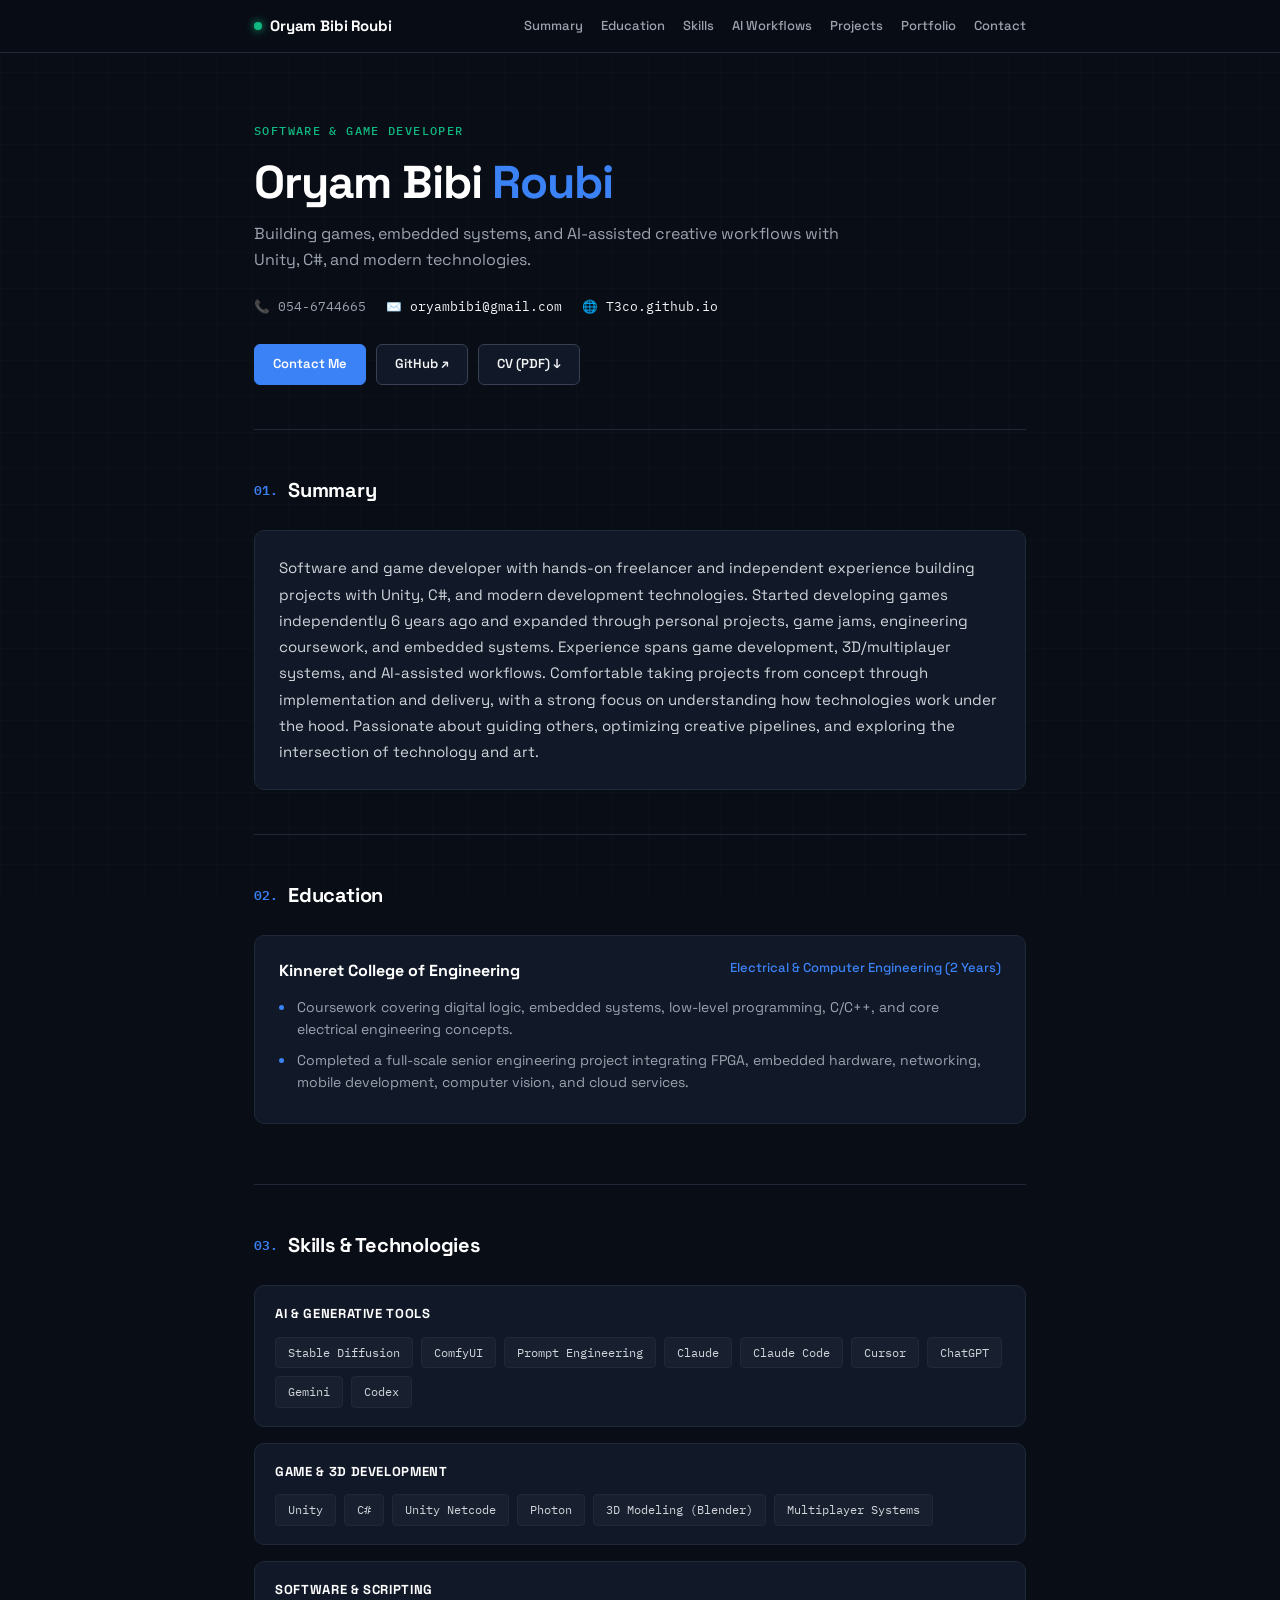
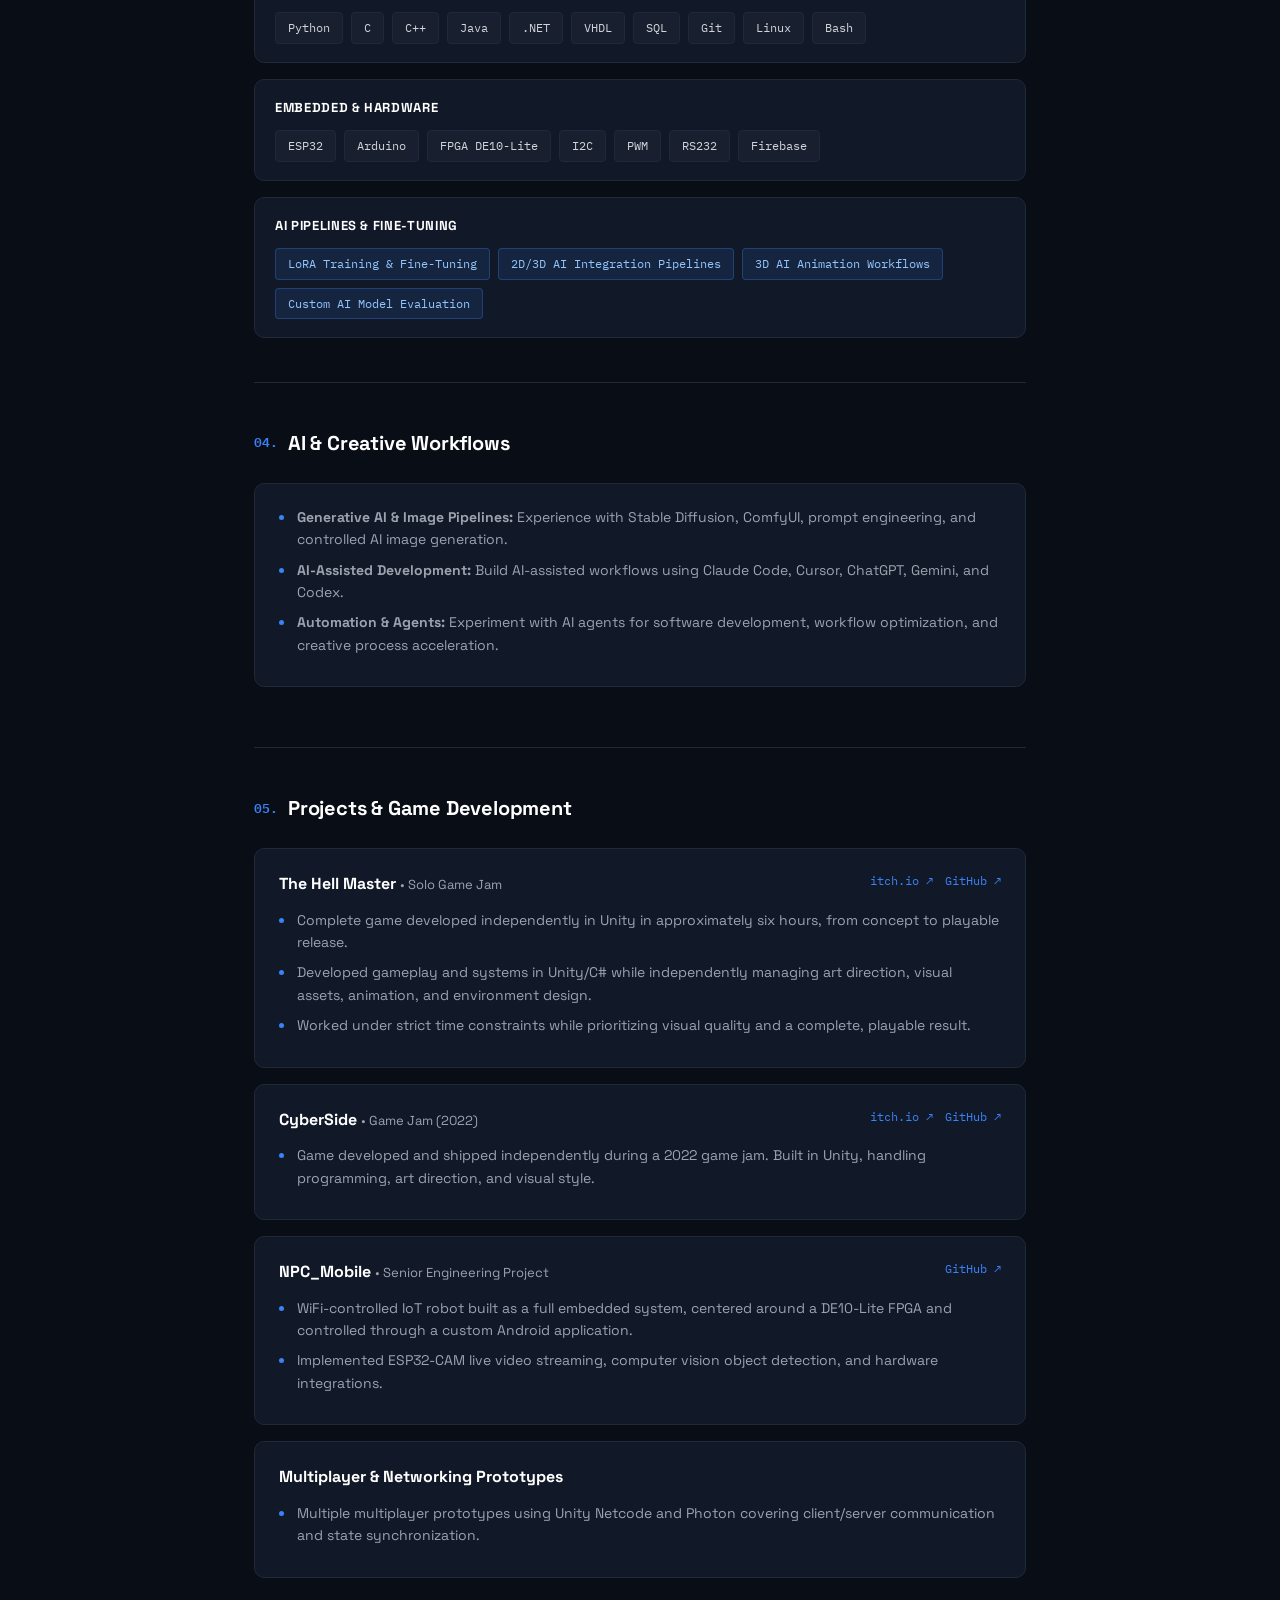
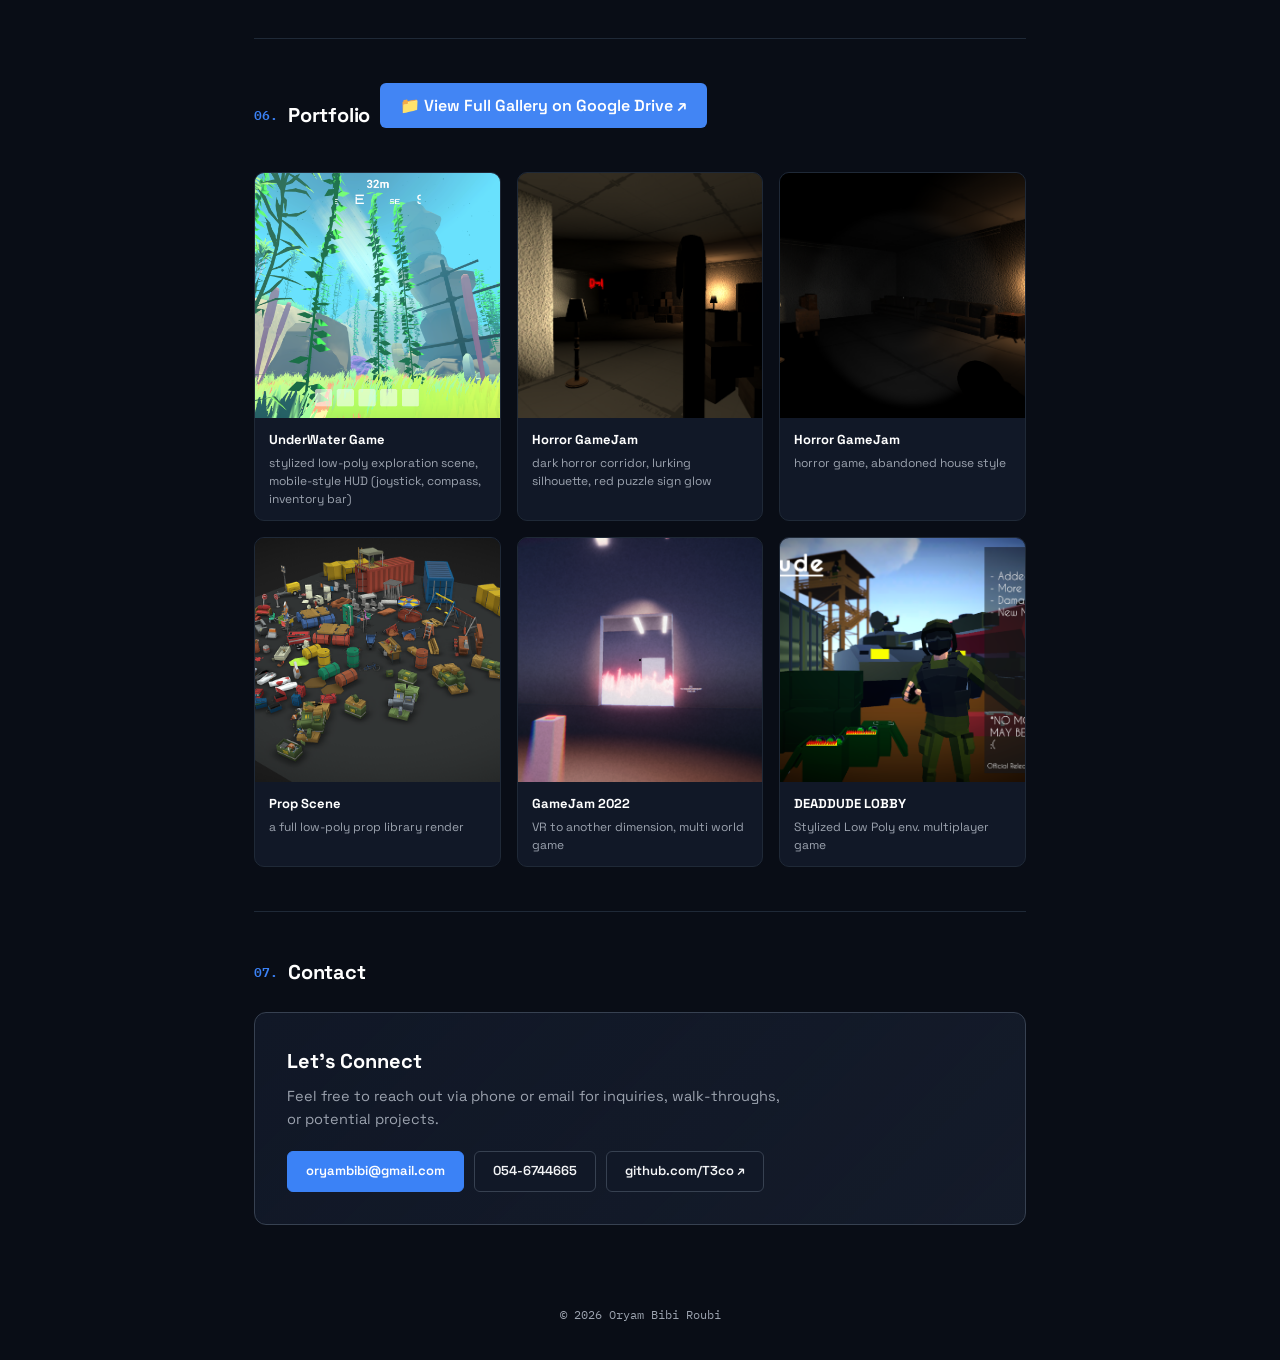
==== index.html @ b05fe9a1 "Add files via upload" ====
<!DOCTYPE html>
<html lang="en">
<head>
<meta charset="UTF-8">
<meta name="viewport" content="width=device-width, initial-scale=1.0">
<title>Oryam Bibi Roubi — Software & Game Developer</title>
<style>
  @import url('https://fonts.googleapis.com/css2?family=Space+Grotesk:wght@400;500;600;700&family=IBM+Plex+Mono:wght@400;500;600&display=swap');

  :root{
    --bg:#090d16;
    --panel:#111827;
    --panel-hover:#1f293d;
    --line:#1f2937;
    --line-subtle:#374151;
    --ink:#f3f4f6;
    --dim:#9ca3af;
    --accent:#3b82f6;
    --accent-glow:rgba(59,130,246,0.12);
    --teal:#10b981;
    --teal-glow:rgba(16,185,129,0.1);
  }

  *{box-sizing:border-box; margin:0; padding:0; -webkit-tap-highlight-color:transparent;}
  html{scroll-behavior:smooth;}
  body{
    background:var(--bg); color:var(--ink);
    font-family:'Space Grotesk', -apple-system, BlinkMacSystemFont, sans-serif;
    line-height:1.6;
    overflow-x:hidden;
  }
  .mono{font-family:'IBM Plex Mono',monospace;}
  a{color:inherit; text-decoration:none;}
  ::selection{background:var(--accent); color:#fff;}

  /* Background grid pattern */
  body::before{
    content:"";
    position:fixed; inset:0; z-index:-1; pointer-events:none;
    background-image:
      linear-gradient(rgba(255,255,255,.015) 1px, transparent 1px),
      linear-gradient(90deg, rgba(255,255,255,.015) 1px, transparent 1px);
    background-size:36px 36px;
  }

  .shell{max-width:820px; margin:0 auto; padding:0 24px;}

  /* ===== Topbar ===== */
  .topbar{
    position:sticky; top:0; z-index:20;
    background:rgba(9,13,22,0.85);
    backdrop-filter:blur(12px);
    border-bottom:1px solid var(--line);
  }
  .topbar-inner{
    max-width:820px; margin:0 auto; padding:14px 24px;
    display:flex; justify-content:space-between; align-items:center;
  }
  .brand{
    font-weight:700; font-size:15px; letter-spacing:-.01em; color:#fff;
    display:flex; align-items:center; gap:8px;
  }
  .pin{width:8px; height:8px; background:var(--teal); border-radius:50%; box-shadow:0 0 8px var(--teal);}
  nav{display:flex; gap:18px; font-size:13px; font-weight:500; color:var(--dim);}
  nav a{transition:color .15s;}
  nav a:hover{color:#fff;}

  /* ===== Hero ===== */
  .hero{padding:64px 0 44px; border-bottom:1px solid var(--line);}
  .hero-tag{
    display:inline-flex; align-items:center; gap:8px;
    font-family:'IBM Plex Mono',monospace; font-size:11.5px; letter-spacing:.12em; text-transform:uppercase;
    color:var(--teal); margin-bottom:16px; font-weight:500;
  }
  h1{
    font-size:clamp(32px,5vw,46px); font-weight:700; line-height:1.15; letter-spacing:-.025em;
    margin-bottom:12px; color:#ffffff;
  }
  h1 span{color:var(--accent);}
  .role{font-size:16px; color:var(--dim); font-weight:400; margin-bottom:24px; max-width:620px; line-height:1.6;}
  
  .hero-contacts{
    display:flex; flex-wrap:wrap; gap:12px 20px;
    font-family:'IBM Plex Mono',monospace; font-size:12.5px; color:var(--dim);
    margin-bottom:28px;
  }
  .hero-contacts a{color:var(--ink); transition:color .15s;}
  .hero-contacts a:hover{color:var(--accent);}

  .hero-actions{display:flex; gap:10px; flex-wrap:wrap;}
  .btn{
    display:inline-flex; align-items:center; gap:8px;
    padding:9px 18px; border-radius:6px; font-size:13px; font-weight:600;
    border:1px solid var(--line-subtle); background:var(--panel); color:var(--ink);
    transition:all .2s ease; cursor:pointer;
  }
  .btn:hover{background:var(--panel-hover); border-color:var(--accent); color:#fff; transform:translateY(-1px);}
  .btn.primary{background:var(--accent); border-color:var(--accent); color:#fff;}
  .btn.primary:hover{background:#2563eb; border-color:#2563eb;}

  /* ===== Sections ===== */
  section{padding:44px 0; border-bottom:1px solid var(--line);}
  .sec-header{display:flex; align-items:center; gap:10px; margin-bottom:24px;}
  .sec-num{font-family:'IBM Plex Mono',monospace; color:var(--accent); font-size:13px; font-weight:600;}
  .sec-header h2{font-size:20px; font-weight:700; color:#fff; letter-spacing:-.01em;}

  .summary-box{
    background:var(--panel); border:1px solid var(--line); border-radius:10px;
    padding:24px; font-size:15px; color:#d1d5db; line-height:1.75;
  }

  /* Cards */
  .card{
    background:var(--panel); border:1px solid var(--line); border-radius:10px;
    padding:22px 24px; margin-bottom:16px; transition:border-color .2s;
  }
  .card:hover{border-color:var(--line-subtle);}
  .card-top{display:flex; justify-content:space-between; align-items:flex-start; margin-bottom:12px; gap:12px; flex-wrap:wrap;}
  .card-title{font-size:16px; font-weight:700; color:#fff;}
  .card-subtitle{font-size:13px; color:var(--accent); font-weight:500;}
  .card-links{display:flex; gap:12px; font-family:'IBM Plex Mono',monospace; font-size:12px;}
  .card-links a{color:var(--accent); transition:opacity .15s;}
  .card-links a:hover{opacity:.8;}

  .bullets{list-style:none;}
  .bullets li{
    position:relative; padding-left:18px; margin-bottom:8px;
    font-size:14px; color:var(--dim); line-height:1.6;
  }
  .bullets li::before{
    content:""; position:absolute; left:0; top:9px;
    width:5px; height:5px; border-radius:50%; background:var(--accent);
  }

  /* Skills */
  .skill-row{
    background:var(--panel); border:1px solid var(--line); border-radius:10px;
    padding:18px 20px;
  }
  .skill-cat{font-size:13px; font-weight:700; color:#fff; text-transform:uppercase; letter-spacing:.05em; margin-bottom:12px;}

  /* Portfolio */
  .portfolio-grid{
    display:grid; grid-template-columns:repeat(auto-fill, minmax(220px, 1fr)); gap:16px;
  }
  .portfolio-item{
    background:var(--panel); border:1px solid var(--line); border-radius:10px;
    overflow:hidden; transition:border-color .2s, transform .2s;
  }
  .portfolio-item:hover{border-color:var(--line-subtle); transform:translateY(-2px);}
  .portfolio-item img{
    width:100%; aspect-ratio:1/1; object-fit:cover; display:block;
    background:var(--panel-hover);
  }
  .portfolio-caption{padding:12px 14px;}
  .portfolio-caption .p-title{font-size:13px; font-weight:700; color:#fff; margin-bottom:3px;}
  .portfolio-caption .p-desc{font-size:12px; color:var(--dim); line-height:1.5;}
  .chips{display:flex; flex-wrap:wrap; gap:8px;}
  .chip{
    font-family:'IBM Plex Mono',monospace; font-size:12px;
    background:rgba(255,255,255,0.03); border:1px solid var(--line);
    padding:5px 12px; border-radius:4px; color:#d1d5db;
  }
  .chip.highlight{background:var(--accent-glow); border-color:rgba(59,130,246,0.3); color:#93c5fd;}

  /* Contact Box */
  .contact-card{
    background:linear-gradient(135deg, var(--panel) 0%, rgba(31,41,61,0.5) 100%);
    border:1px solid var(--line-subtle); border-radius:12px; padding:32px; text-align:left;
  }
  .contact-card h3{font-size:20px; color:#fff; margin-bottom:8px; font-weight:700;}
  .contact-card p{color:var(--dim); font-size:14.5px; margin-bottom:20px; max-width:500px;}

  footer{padding:36px 0; text-align:center; font-family:'IBM Plex Mono',monospace; font-size:12px; color:var(--dim);}
</style>
</head>
<body>

<div class="topbar">
  <div class="topbar-inner">
    <div class="brand"><span class="pin"></span>Oryam Bibi Roubi</div>
    <nav>
      <a href="#summary">Summary</a>
      <a href="#education">Education</a>
      <a href="#skills">Skills</a>
      <a href="#ai-workflows">AI Workflows</a>
      <a href="#projects">Projects</a>
      <a href="#portfolio">Portfolio</a>
      <a href="#contact">Contact</a>
    </nav>
  </div>
</div>

<div class="shell">

  <!-- HERO -->
  <header class="hero">
    <div class="hero-tag">Software & Game Developer</div>
    <h1>Oryam Bibi <span>Roubi</span></h1>
    <p class="role">Building games, embedded systems, and AI-assisted creative workflows with Unity, C#, and modern technologies.</p>

    <div class="hero-contacts">
      <span>📞 054-6744665</span>
      <span>✉️ <a href="mailto:oryambibi@gmail.com">oryambibi@gmail.com</a></span>
      <span>🌐 <a href="https://T3co.github.io" target="_blank">T3co.github.io</a></span>
    </div>

    <div class="hero-actions">
      <a class="btn primary" href="mailto:oryambibi@gmail.com">Contact Me</a>
      <a class="btn" href="https://github.com/T3co" target="_blank">GitHub ↗</a>
      <a class="btn" href="https://raw.githubusercontent.com/T3co/T3co.github.io/main/Oryam_Bibi_Roubi_CV-1.pdf" target="_blank" download>CV (PDF) ↓</a>
    </div>
  </header>

  <!-- SUMMARY -->
  <section id="summary">
    <div class="sec-header">
      <span class="sec-num">01.</span>
      <h2>Summary</h2>
    </div>
    <div class="summary-box">
      Software and game developer with hands-on freelancer and independent experience building projects with Unity, C#, and modern development technologies. Started developing games independently 6 years ago and expanded through personal projects, game jams, engineering coursework, and embedded systems. Experience spans game development, 3D/multiplayer systems, and AI-assisted workflows. Comfortable taking projects from concept through implementation and delivery, with a strong focus on understanding how technologies work under the hood. Passionate about guiding others, optimizing creative pipelines, and exploring the intersection of technology and art.
    </div>
  </section>

  <!-- EDUCATION -->
  <section id="education">
    <div class="sec-header">
      <span class="sec-num">02.</span>
      <h2>Education</h2>
    </div>
    <div class="card">
      <div class="card-top">
        <span class="card-title">Kinneret College of Engineering</span>
        <span class="card-subtitle">Electrical & Computer Engineering (2 Years)</span>
      </div>
      <ul class="bullets">
        <li>Coursework covering digital logic, embedded systems, low-level programming, C/C++, and core electrical engineering concepts.</li>
        <li>Completed a full-scale senior engineering project integrating FPGA, embedded hardware, networking, mobile development, computer vision, and cloud services.</li>
      </ul>
    </div>
  </section>

  <!-- SKILLS & TECHNOLOGIES -->
  <section id="skills">
    <div class="sec-header">
      <span class="sec-num">03.</span>
      <h2>Skills & Technologies</h2>
    </div>

    <div class="skill-row">
      <div class="skill-cat">AI & Generative Tools</div>
      <div class="chips">
        <span class="chip">Stable Diffusion</span>
        <span class="chip">ComfyUI</span>
        <span class="chip">Prompt Engineering</span>
        <span class="chip">Claude</span>
        <span class="chip">Claude Code</span>
        <span class="chip">Cursor</span>
        <span class="chip">ChatGPT</span>
        <span class="chip">Gemini</span>
        <span class="chip">Codex</span>
      </div>
    </div>

    <div class="skill-row" style="margin-top: 16px;">
      <div class="skill-cat">Game & 3D Development</div>
      <div class="chips">
        <span class="chip">Unity</span>
        <span class="chip">C#</span>
        <span class="chip">Unity Netcode</span>
        <span class="chip">Photon</span>
        <span class="chip">3D Modeling (Blender)</span>
        <span class="chip">Multiplayer Systems</span>
      </div>
    </div>

    <div class="skill-row" style="margin-top: 16px;">
      <div class="skill-cat">Software & Scripting</div>
      <div class="chips">
        <span class="chip">Python</span>
        <span class="chip">C</span>
        <span class="chip">C++</span>
        <span class="chip">Java</span>
        <span class="chip">.NET</span>
        <span class="chip">VHDL</span>
        <span class="chip">SQL</span>
        <span class="chip">Git</span>
        <span class="chip">Linux</span>
        <span class="chip">Bash</span>
      </div>
    </div>

    <div class="skill-row" style="margin-top: 16px;">
      <div class="skill-cat">Embedded & Hardware</div>
      <div class="chips">
        <span class="chip">ESP32</span>
        <span class="chip">Arduino</span>
        <span class="chip">FPGA DE10-Lite</span>
        <span class="chip">I2C</span>
        <span class="chip">PWM</span>
        <span class="chip">RS232</span>
        <span class="chip">Firebase</span>
      </div>
    </div>

    <div class="skill-row" style="margin-top: 16px;">
      <div class="skill-cat">AI Pipelines & Fine-Tuning</div>
      <div class="chips">
        <span class="chip highlight">LoRA Training & Fine-Tuning</span>
        <span class="chip highlight">2D/3D AI Integration Pipelines</span>
        <span class="chip highlight">3D AI Animation Workflows</span>
        <span class="chip highlight">Custom AI Model Evaluation</span>
      </div>
    </div>
  </section>

  <!-- AI & CREATIVE WORKFLOWS -->
  <section id="ai-workflows">
    <div class="sec-header">
      <span class="sec-num">04.</span>
      <h2>AI & Creative Workflows</h2>
    </div>
    <div class="card">
      <ul class="bullets">
        <li><strong>Generative AI & Image Pipelines:</strong> Experience with Stable Diffusion, ComfyUI, prompt engineering, and controlled AI image generation.</li>
        <li><strong>AI-Assisted Development:</strong> Build AI-assisted workflows using Claude Code, Cursor, ChatGPT, Gemini, and Codex.</li>
        <li><strong>Automation & Agents:</strong> Experiment with AI agents for software development, workflow optimization, and creative process acceleration.</li>
      </ul>
    </div>
  </section>

  <!-- PROJECTS -->
  <section id="projects">
    <div class="sec-header">
      <span class="sec-num">05.</span>
      <h2>Projects & Game Development</h2>
    </div>

    <div class="card">
      <div class="card-top">
        <span class="card-title">The Hell Master <span style="font-weight:400; font-size:13px; color:var(--dim);">• Solo Game Jam</span></span>
        <div class="card-links">
          <a href="https://oryamdev.itch.io/the-hell-master" target="_blank">itch.io ↗</a>
          <a href="https://github.com/T3co/The_Hell_Master" target="_blank">GitHub ↗</a>
        </div>
      </div>
      <ul class="bullets">
        <li>Complete game developed independently in Unity in approximately six hours, from concept to playable release.</li>
        <li>Developed gameplay and systems in Unity/C# while independently managing art direction, visual assets, animation, and environment design.</li>
        <li>Worked under strict time constraints while prioritizing visual quality and a complete, playable result.</li>
      </ul>
    </div>

    <div class="card">
      <div class="card-top">
        <span class="card-title">CyberSide <span style="font-weight:400; font-size:13px; color:var(--dim);">• Game Jam (2022)</span></span>
        <div class="card-links">
          <a href="https://oryamdev.itch.io/cyberside" target="_blank">itch.io ↗</a>
          <a href="https://github.com/T3co/CyberSide" target="_blank">GitHub ↗</a>
        </div>
      </div>
      <ul class="bullets">
        <li>Game developed and shipped independently during a 2022 game jam. Built in Unity, handling programming, art direction, and visual style.</li>
      </ul>
    </div>

    <div class="card">
      <div class="card-top">
        <span class="card-title">NPC_Mobile <span style="font-weight:400; font-size:13px; color:var(--dim);">• Senior Engineering Project</span></span>
        <div class="card-links">
          <a href="https://github.com/T3co/NPC_Mobile" target="_blank">GitHub ↗</a>
        </div>
      </div>
      <ul class="bullets">
        <li>WiFi-controlled IoT robot built as a full embedded system, centered around a DE10-Lite FPGA and controlled through a custom Android application.</li>
        <li>Implemented ESP32-CAM live video streaming, computer vision object detection, and hardware integrations.</li>
      </ul>
    </div>

    <div class="card">
      <div class="card-top">
        <span class="card-title">Multiplayer & Networking Prototypes</span>
      </div>
      <ul class="bullets">
        <li>Multiple multiplayer prototypes using Unity Netcode and Photon covering client/server communication and state synchronization.</li>
      </ul>
    </div>
  </section>

  <!-- PORTFOLIO -->
  <!--
    HOW TO USE THIS SECTION:
    1. Create a folder named "portfolio" in your GitHub repo (same level as index.html).
    2. Upload your images there, named exactly: portfolio-01.jpg, portfolio-02.jpg, portfolio-03.jpg, etc.
       (jpg or png both fine, just keep the filename numbering consistent)
    3. Edit the TITLE and DESCRIPTION text directly below for each numbered item.
    4. To add more than 8: copy one whole <div class="portfolio-item">...</div> block,
       paste it before </div> that closes .portfolio-grid, bump the number, done.
    5. To remove one: delete its whole <div class="portfolio-item">...</div> block.
  -->
  <section id="portfolio">
    <div class="sec-header">
      <span class="sec-num">06.</span>
      <h2>Portfolio</h2>
      <a href="https://drive.google.com/drive/folders/1wjqii5_NmU3VZyfupcTuvuOWzMCqIN-I?usp=sharing" 
       target="_blank" 
       rel="noopener noreferrer" 
       style="display: inline-block; margin-bottom: 20px; padding: 10px 20px; background-color: #4285F4; color: #ffffff; text-decoration: none; border-radius: 6px; font-weight: 600;">
       📁 View Full Gallery on Google Drive ↗
    </a>
    </div>
    <div class="portfolio-grid">

      <div class="portfolio-item">
        <img src="portfolio/portfolio-01.png" alt="Portfolio image 1">
        <div class="portfolio-caption">
          <div class="p-title">UnderWater Game</div>
          <div class="p-desc">stylized low-poly exploration scene, mobile-style HUD (joystick, compass, inventory bar)</div>
        </div>
      </div>

      <div class="portfolio-item">
        <img src="portfolio/portfolio-02.png" alt="Portfolio image 2">
        <div class="portfolio-caption">
          <div class="p-title">Horror GameJam</div>
          <div class="p-desc">dark horror corridor, lurking silhouette, red puzzle sign glow</div>
        </div>
      </div>

      <div class="portfolio-item">
        <img src="portfolio/portfolio-03.png" alt="Portfolio image 3">
        <div class="portfolio-caption">
          <div class="p-title">Horror GameJam</div>
          <div class="p-desc">horror game, abandoned house style</div>
        </div>
      </div>

      <div class="portfolio-item">
        <img src="portfolio/portfolio-04.png" alt="Portfolio image 4">
        <div class="portfolio-caption">
          <div class="p-title">Prop Scene</div>
          <div class="p-desc">a full low-poly prop library render</div>
        </div>
      </div>

      <div class="portfolio-item">
        <img src="portfolio/portfolio-05.png" alt="Portfolio image 5">
        <div class="portfolio-caption">
          <div class="p-title">GameJam 2022</div>
          <div class="p-desc">VR to another dimension, multi world game</div>
        </div>
      </div>

      <div class="portfolio-item">
        <img src="portfolio/portfolio-06.png" alt="Portfolio image 6">
        <div class="portfolio-caption">
          <div class="p-title">DEADDUDE LOBBY</div>
          <div class="p-desc">Stylized Low Poly env. multiplayer game</div>
        </div>
      </div>
    </div>
  </section>

  <!-- CONTACT -->
  <section id="contact" style="border-bottom:none;">
    <div class="sec-header">
      <span class="sec-num">07.</span>
      <h2>Contact</h2>
    </div>
    <div class="contact-card">
      <h3>Let's Connect</h3>
      <p>Feel free to reach out via phone or email for inquiries, walk-throughs, or potential projects.</p>
      <div class="hero-actions">
        <a class="btn primary" href="mailto:oryambibi@gmail.com">oryambibi@gmail.com</a>
        <a class="btn" href="tel:0546744665">054-6744665</a>
        <a class="btn" href="https://github.com/T3co" target="_blank">github.com/T3co ↗</a>
      </div>
    </div>
  </section>

  <footer>© 2026 Oryam Bibi Roubi</footer>

</div>

</body>
</html>
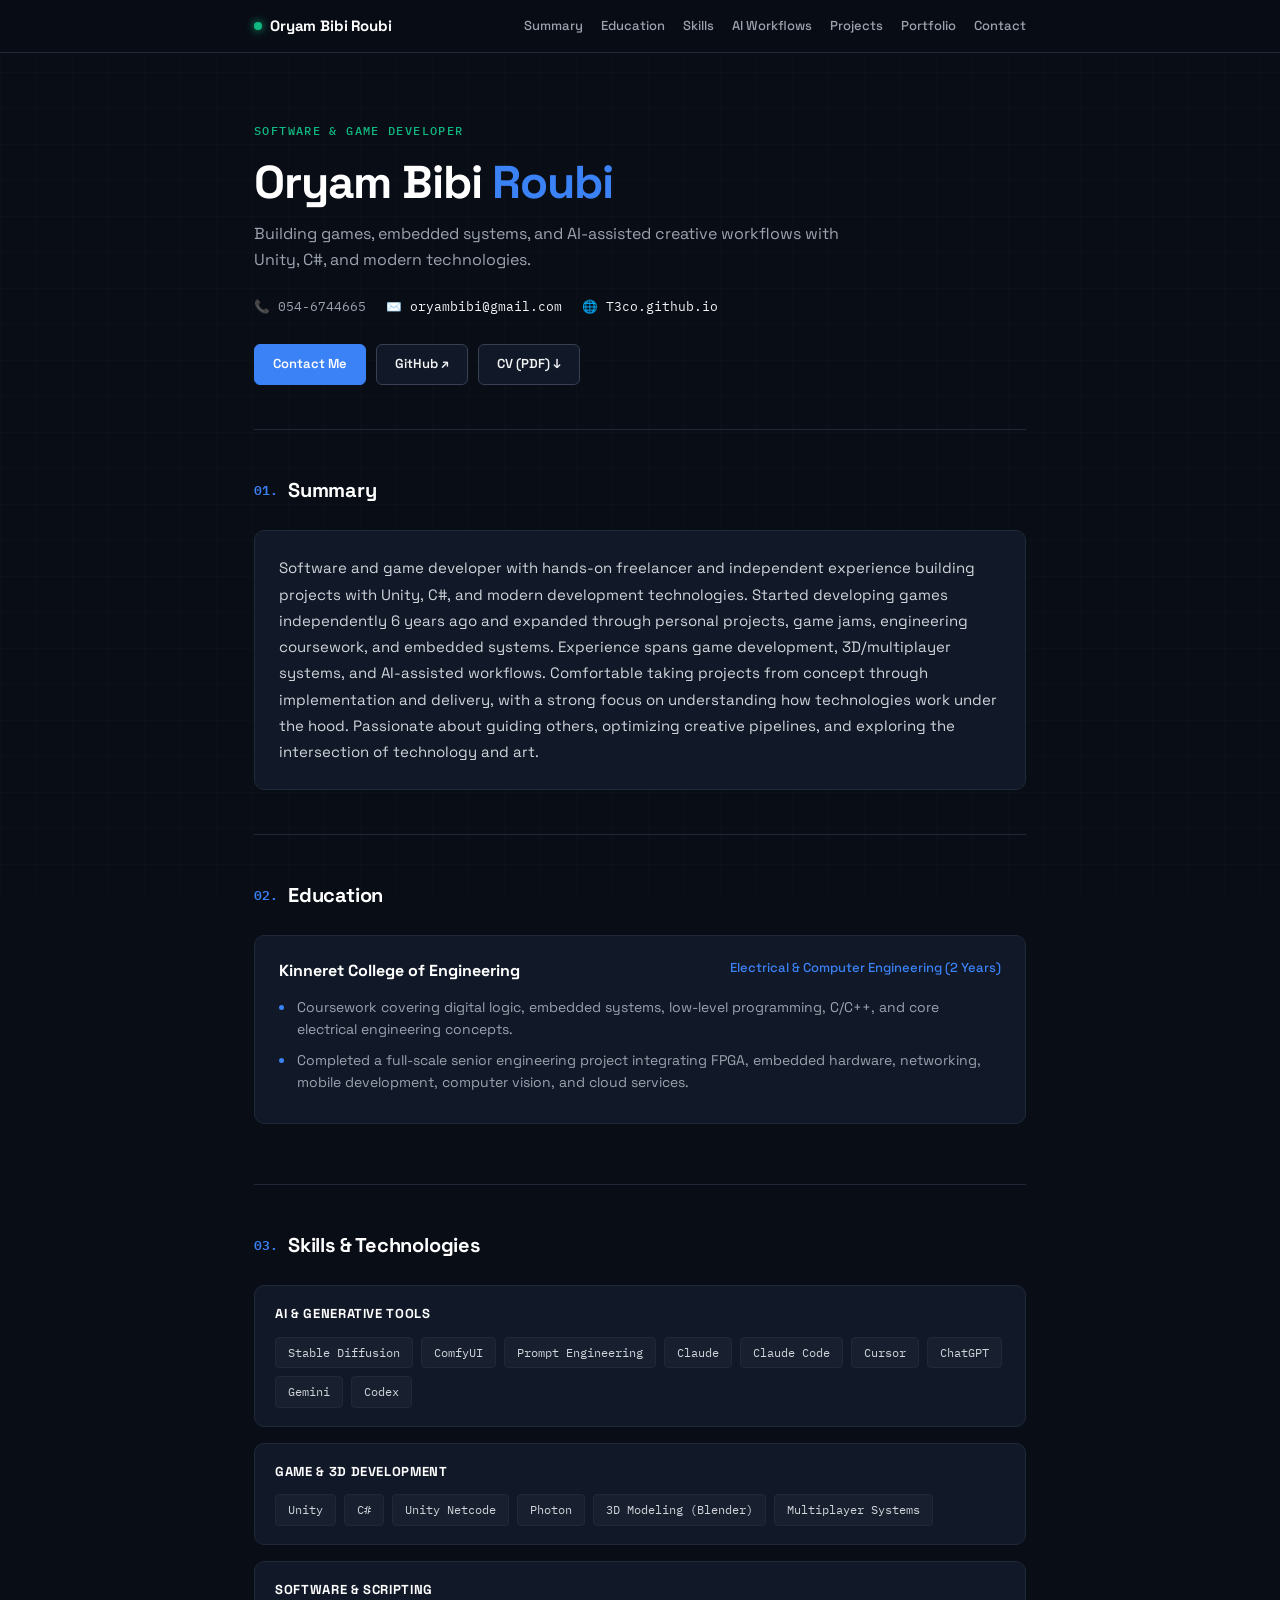
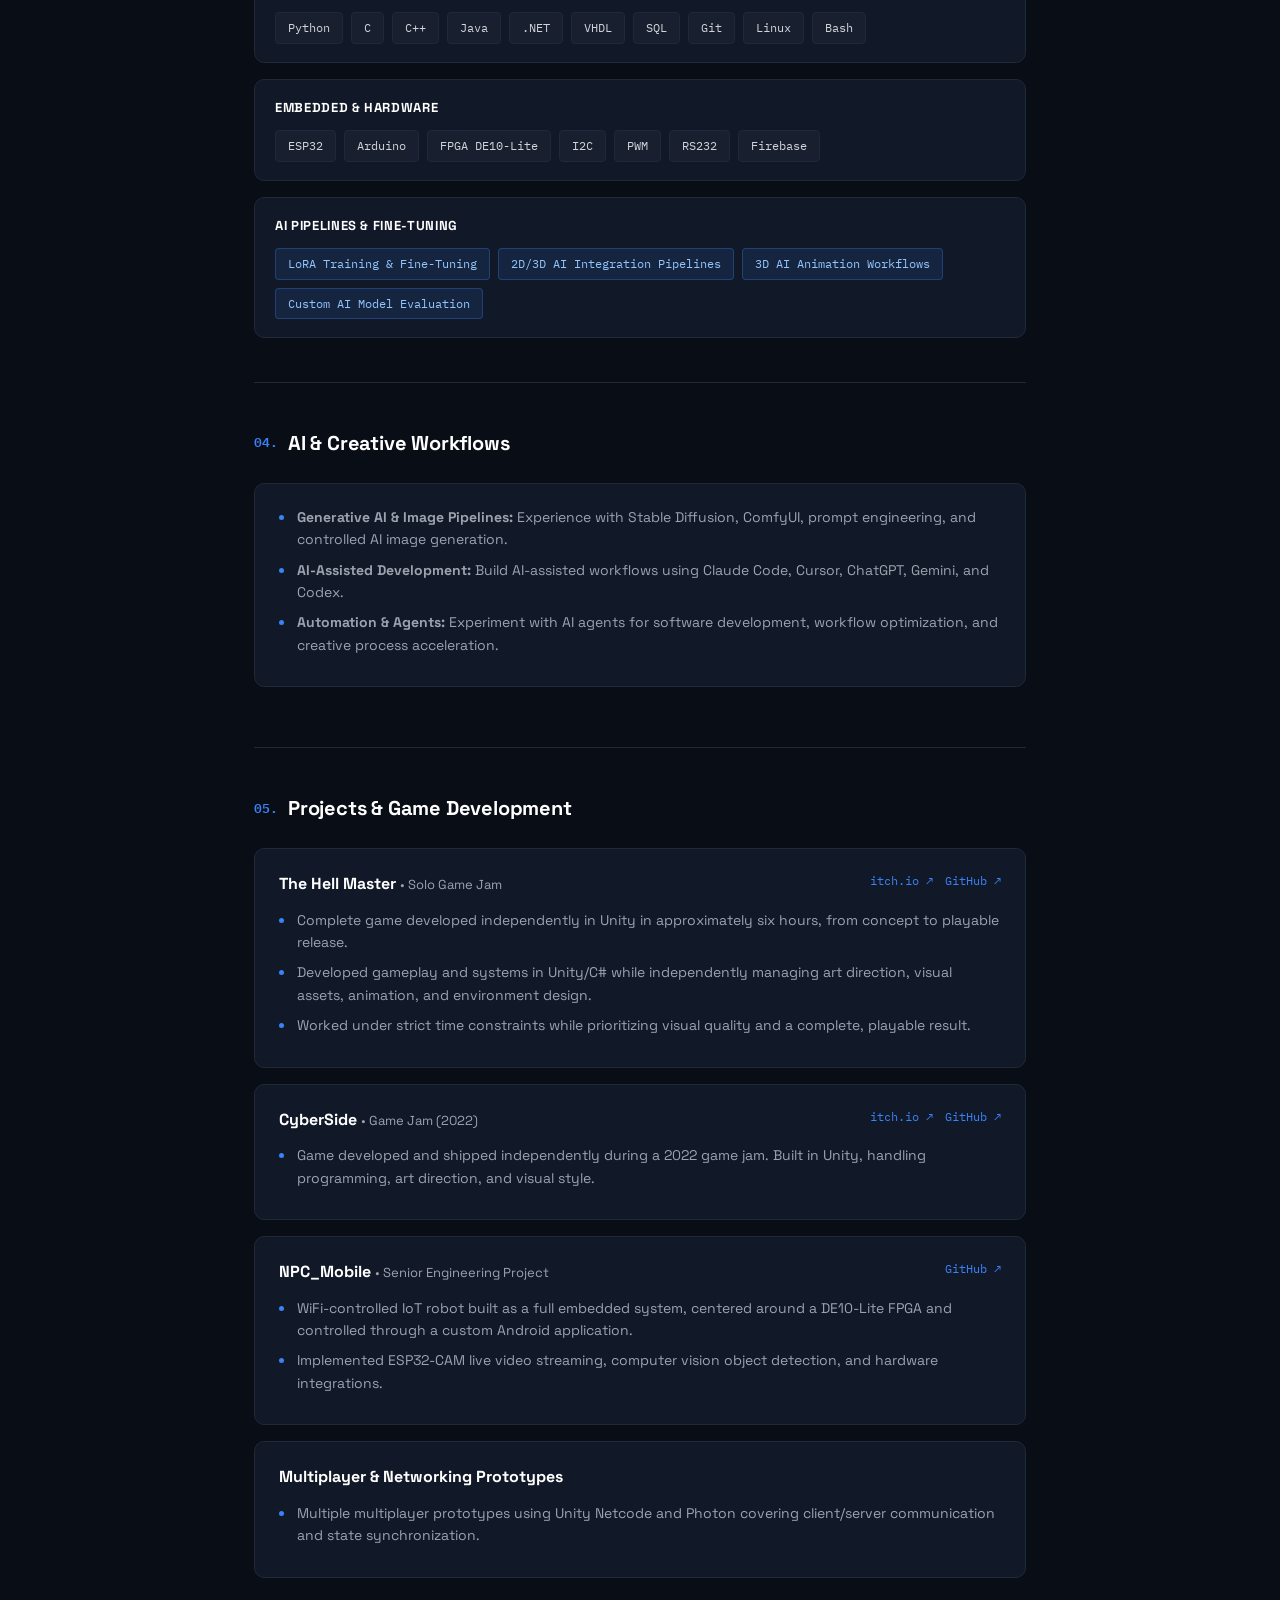
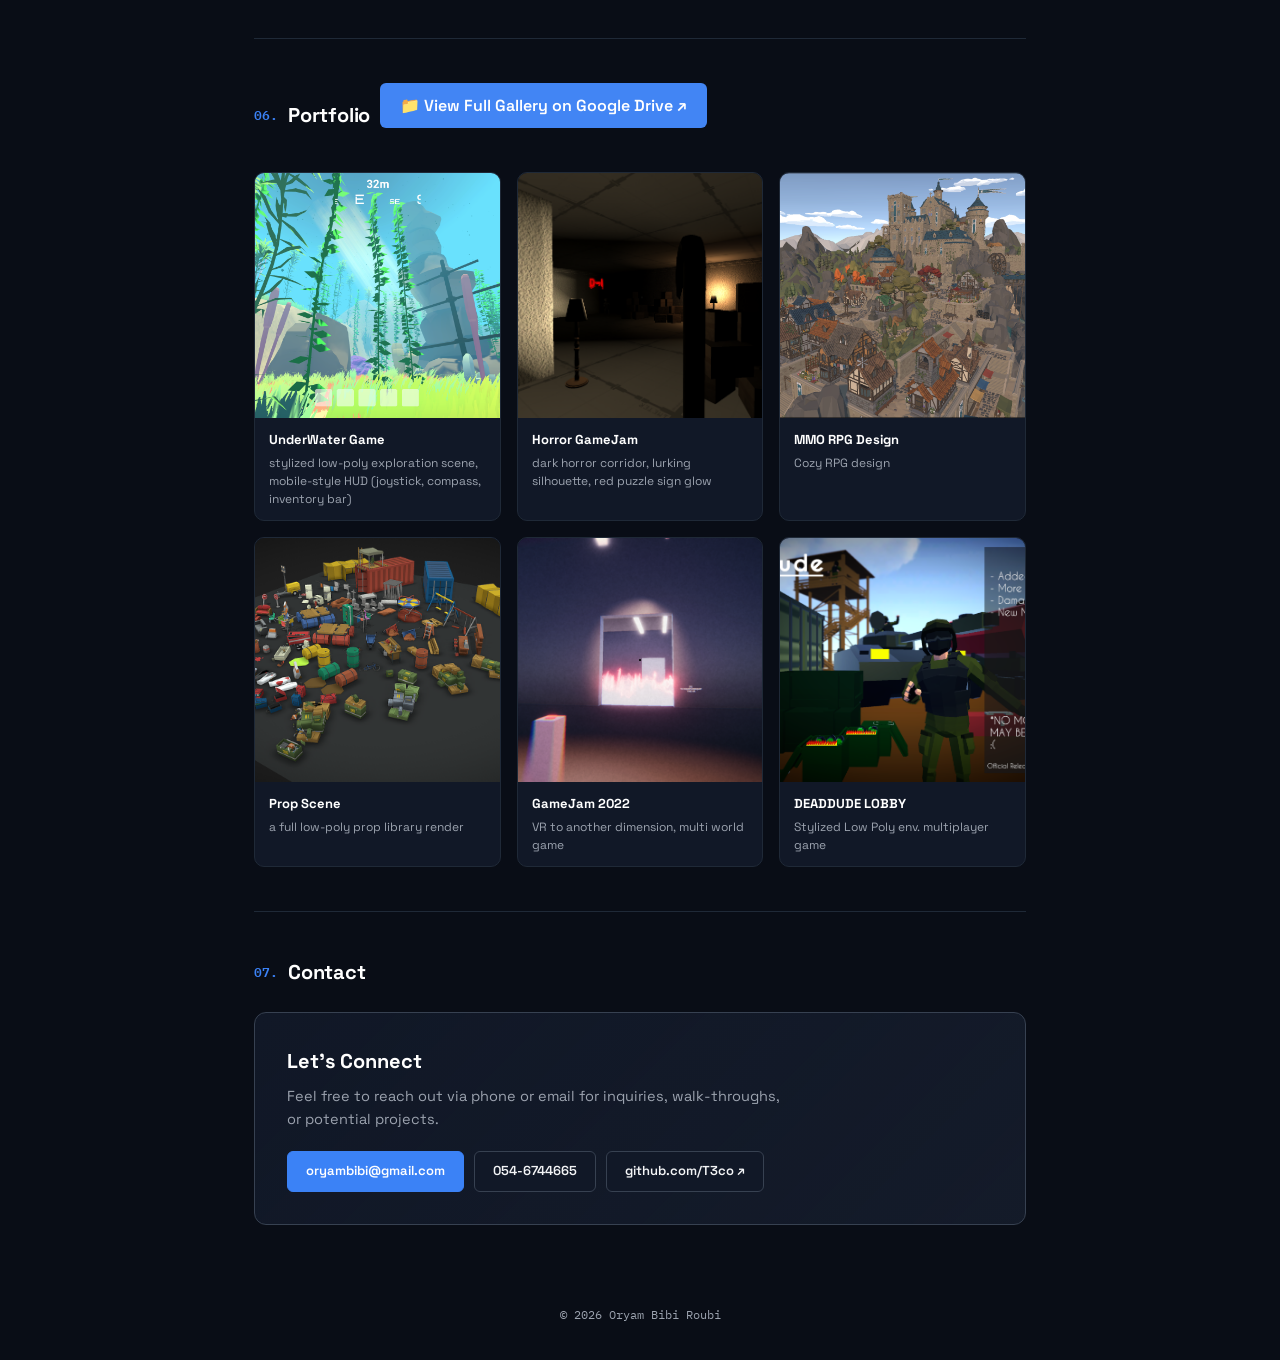
==== commit 5d420be8: "Update index.html" ====
--- a/index.html
+++ b/index.html
@@ -429,10 +429,10 @@
       </div>
 
       <div class="portfolio-item">
-        <img src="portfolio/portfolio-03.png" alt="Portfolio image 3">
-        <div class="portfolio-caption">
-          <div class="p-title">Horror GameJam</div>
-          <div class="p-desc">horror game, abandoned house style</div>
+        <img src="portfolio/portfolio-08.png" alt="Portfolio image 3">
+        <div class="portfolio-caption">
+          <div class="p-title">MMO RPG Design</div>
+          <div class="p-desc">Cozy RPG design</div>
         </div>
       </div>
 
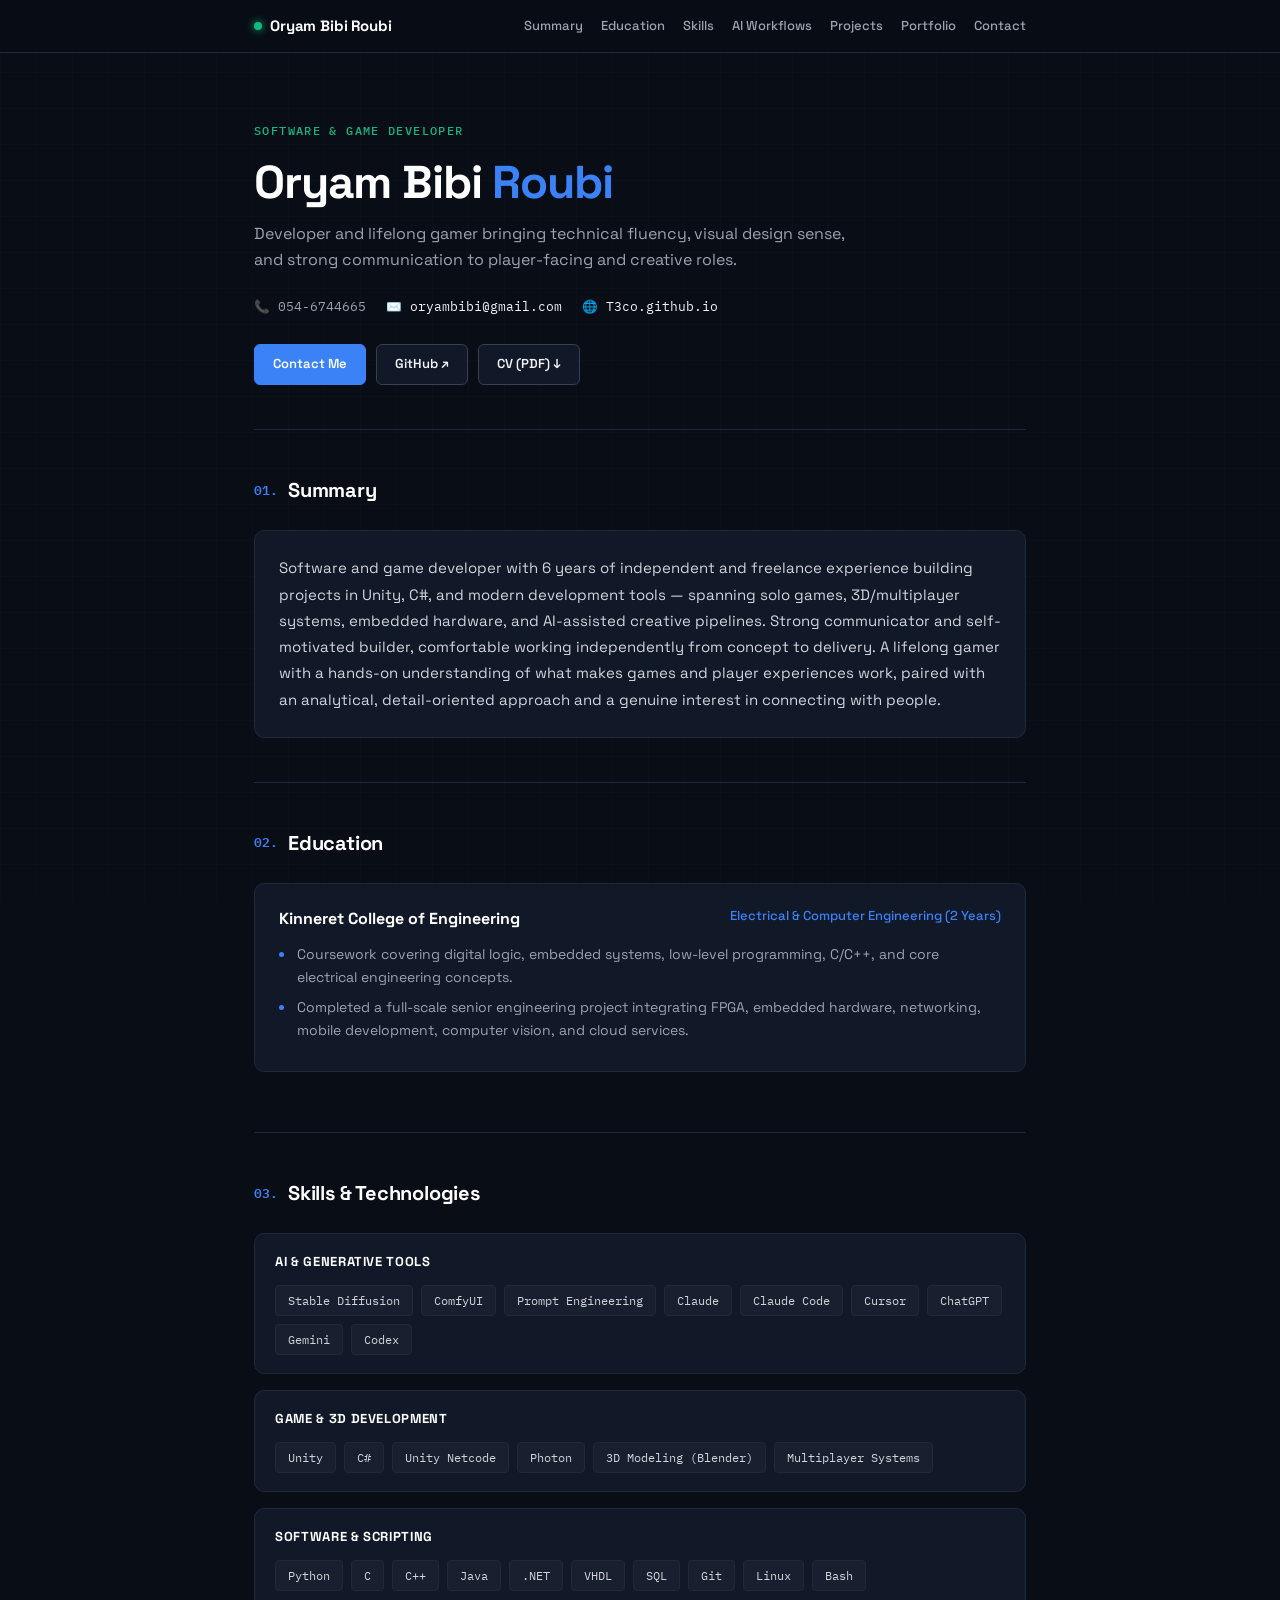
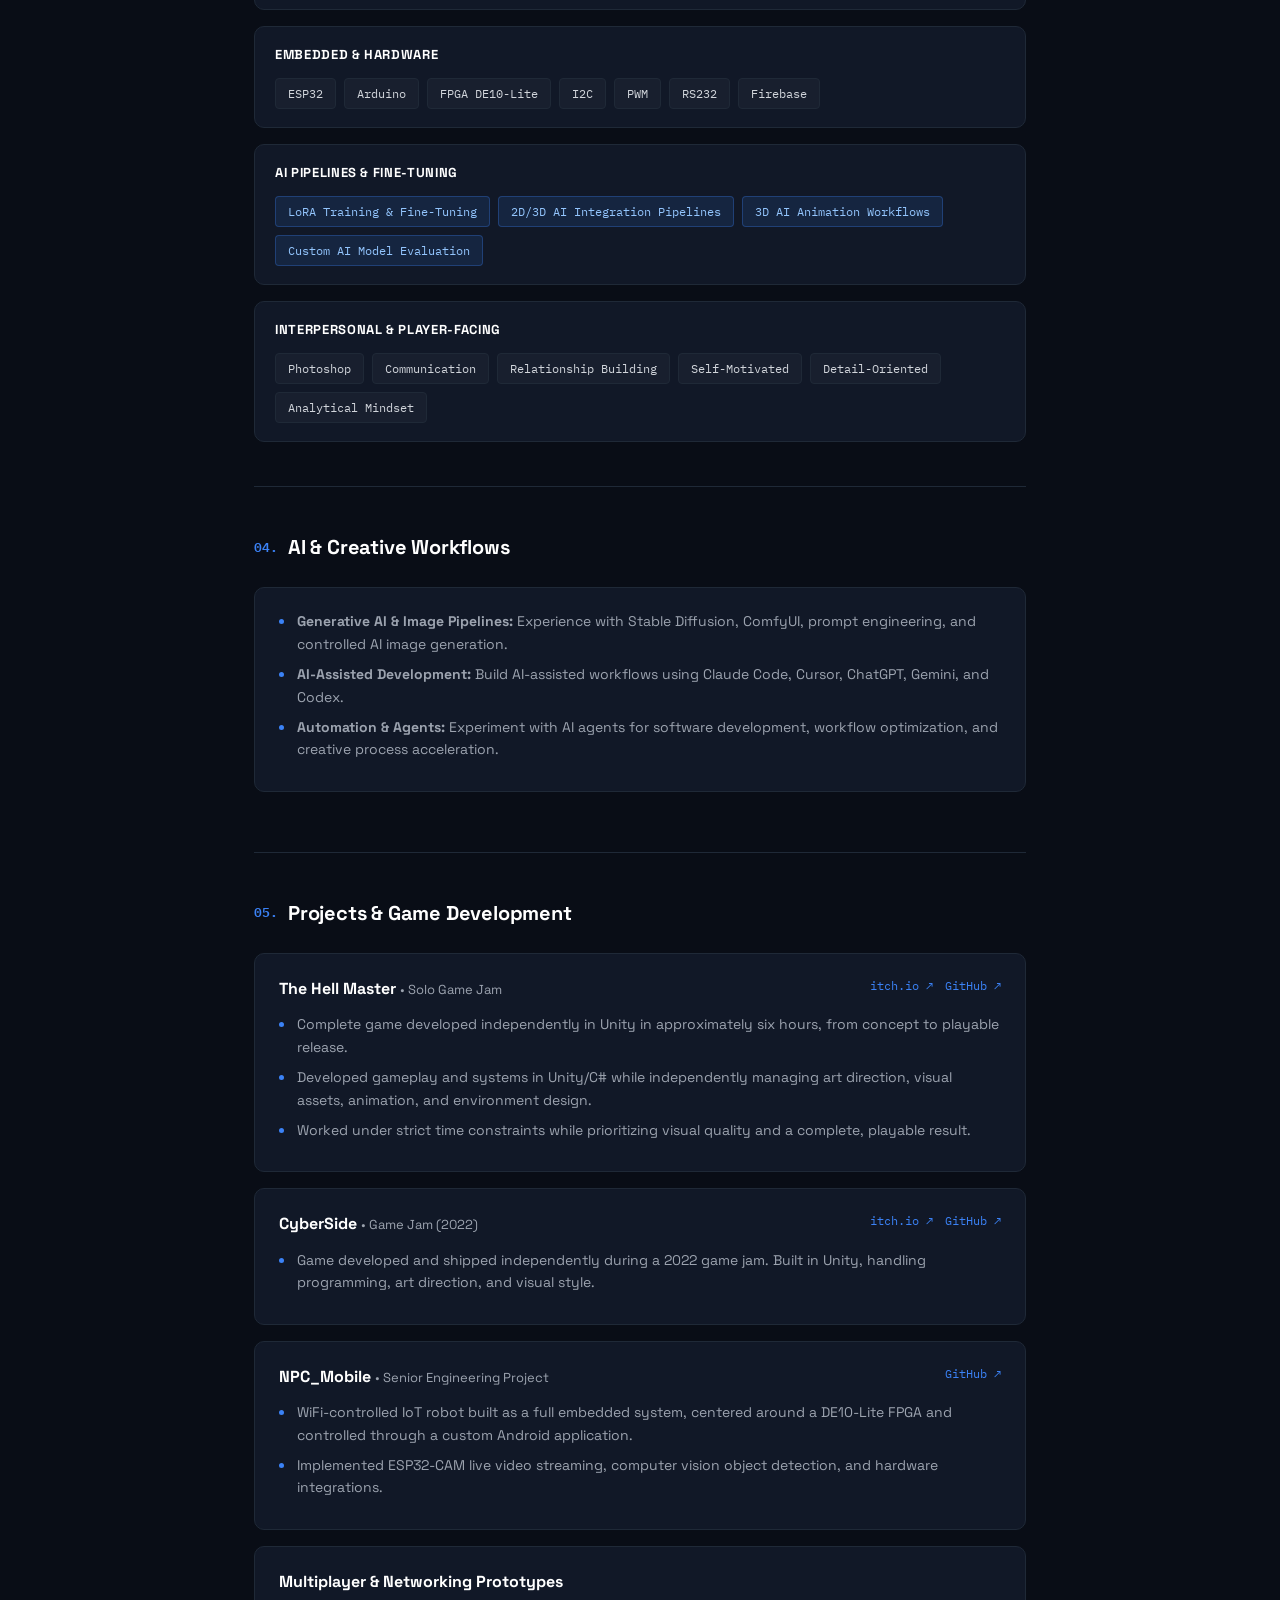
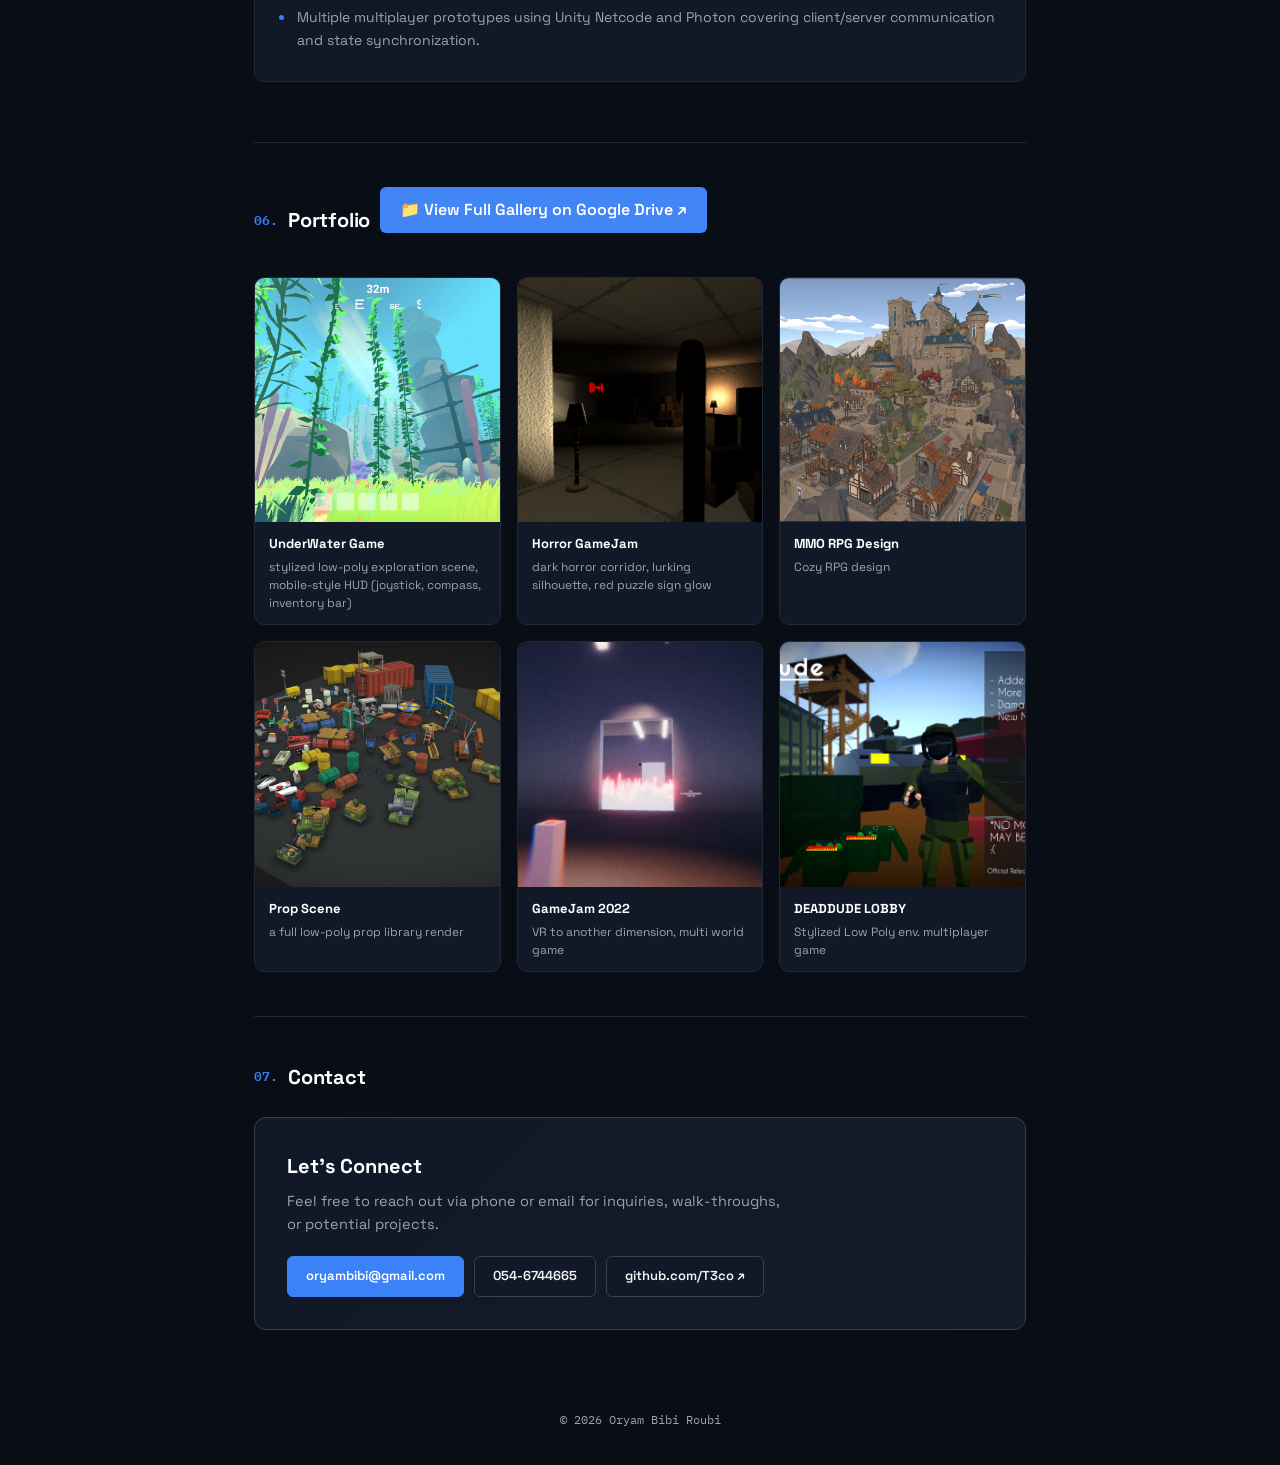
==== commit 81b59541: "Add files via upload" ====
--- a/index.html
+++ b/index.html
@@ -1,487 +1,499 @@
-<!DOCTYPE html>
-<html lang="en">
-<head>
-<meta charset="UTF-8">
-<meta name="viewport" content="width=device-width, initial-scale=1.0">
-<title>Oryam Bibi Roubi — Software & Game Developer</title>
-<style>
-  @import url('https://fonts.googleapis.com/css2?family=Space+Grotesk:wght@400;500;600;700&family=IBM+Plex+Mono:wght@400;500;600&display=swap');
-
-  :root{
-    --bg:#090d16;
-    --panel:#111827;
-    --panel-hover:#1f293d;
-    --line:#1f2937;
-    --line-subtle:#374151;
-    --ink:#f3f4f6;
-    --dim:#9ca3af;
-    --accent:#3b82f6;
-    --accent-glow:rgba(59,130,246,0.12);
-    --teal:#10b981;
-    --teal-glow:rgba(16,185,129,0.1);
-  }
-
-  *{box-sizing:border-box; margin:0; padding:0; -webkit-tap-highlight-color:transparent;}
-  html{scroll-behavior:smooth;}
-  body{
-    background:var(--bg); color:var(--ink);
-    font-family:'Space Grotesk', -apple-system, BlinkMacSystemFont, sans-serif;
-    line-height:1.6;
-    overflow-x:hidden;
-  }
-  .mono{font-family:'IBM Plex Mono',monospace;}
-  a{color:inherit; text-decoration:none;}
-  ::selection{background:var(--accent); color:#fff;}
-
-  /* Background grid pattern */
-  body::before{
-    content:"";
-    position:fixed; inset:0; z-index:-1; pointer-events:none;
-    background-image:
-      linear-gradient(rgba(255,255,255,.015) 1px, transparent 1px),
-      linear-gradient(90deg, rgba(255,255,255,.015) 1px, transparent 1px);
-    background-size:36px 36px;
-  }
-
-  .shell{max-width:820px; margin:0 auto; padding:0 24px;}
-
-  /* ===== Topbar ===== */
-  .topbar{
-    position:sticky; top:0; z-index:20;
-    background:rgba(9,13,22,0.85);
-    backdrop-filter:blur(12px);
-    border-bottom:1px solid var(--line);
-  }
-  .topbar-inner{
-    max-width:820px; margin:0 auto; padding:14px 24px;
-    display:flex; justify-content:space-between; align-items:center;
-  }
-  .brand{
-    font-weight:700; font-size:15px; letter-spacing:-.01em; color:#fff;
-    display:flex; align-items:center; gap:8px;
-  }
-  .pin{width:8px; height:8px; background:var(--teal); border-radius:50%; box-shadow:0 0 8px var(--teal);}
-  nav{display:flex; gap:18px; font-size:13px; font-weight:500; color:var(--dim);}
-  nav a{transition:color .15s;}
-  nav a:hover{color:#fff;}
-
-  /* ===== Hero ===== */
-  .hero{padding:64px 0 44px; border-bottom:1px solid var(--line);}
-  .hero-tag{
-    display:inline-flex; align-items:center; gap:8px;
-    font-family:'IBM Plex Mono',monospace; font-size:11.5px; letter-spacing:.12em; text-transform:uppercase;
-    color:var(--teal); margin-bottom:16px; font-weight:500;
-  }
-  h1{
-    font-size:clamp(32px,5vw,46px); font-weight:700; line-height:1.15; letter-spacing:-.025em;
-    margin-bottom:12px; color:#ffffff;
-  }
-  h1 span{color:var(--accent);}
-  .role{font-size:16px; color:var(--dim); font-weight:400; margin-bottom:24px; max-width:620px; line-height:1.6;}
-  
-  .hero-contacts{
-    display:flex; flex-wrap:wrap; gap:12px 20px;
-    font-family:'IBM Plex Mono',monospace; font-size:12.5px; color:var(--dim);
-    margin-bottom:28px;
-  }
-  .hero-contacts a{color:var(--ink); transition:color .15s;}
-  .hero-contacts a:hover{color:var(--accent);}
-
-  .hero-actions{display:flex; gap:10px; flex-wrap:wrap;}
-  .btn{
-    display:inline-flex; align-items:center; gap:8px;
-    padding:9px 18px; border-radius:6px; font-size:13px; font-weight:600;
-    border:1px solid var(--line-subtle); background:var(--panel); color:var(--ink);
-    transition:all .2s ease; cursor:pointer;
-  }
-  .btn:hover{background:var(--panel-hover); border-color:var(--accent); color:#fff; transform:translateY(-1px);}
-  .btn.primary{background:var(--accent); border-color:var(--accent); color:#fff;}
-  .btn.primary:hover{background:#2563eb; border-color:#2563eb;}
-
-  /* ===== Sections ===== */
-  section{padding:44px 0; border-bottom:1px solid var(--line);}
-  .sec-header{display:flex; align-items:center; gap:10px; margin-bottom:24px;}
-  .sec-num{font-family:'IBM Plex Mono',monospace; color:var(--accent); font-size:13px; font-weight:600;}
-  .sec-header h2{font-size:20px; font-weight:700; color:#fff; letter-spacing:-.01em;}
-
-  .summary-box{
-    background:var(--panel); border:1px solid var(--line); border-radius:10px;
-    padding:24px; font-size:15px; color:#d1d5db; line-height:1.75;
-  }
-
-  /* Cards */
-  .card{
-    background:var(--panel); border:1px solid var(--line); border-radius:10px;
-    padding:22px 24px; margin-bottom:16px; transition:border-color .2s;
-  }
-  .card:hover{border-color:var(--line-subtle);}
-  .card-top{display:flex; justify-content:space-between; align-items:flex-start; margin-bottom:12px; gap:12px; flex-wrap:wrap;}
-  .card-title{font-size:16px; font-weight:700; color:#fff;}
-  .card-subtitle{font-size:13px; color:var(--accent); font-weight:500;}
-  .card-links{display:flex; gap:12px; font-family:'IBM Plex Mono',monospace; font-size:12px;}
-  .card-links a{color:var(--accent); transition:opacity .15s;}
-  .card-links a:hover{opacity:.8;}
-
-  .bullets{list-style:none;}
-  .bullets li{
-    position:relative; padding-left:18px; margin-bottom:8px;
-    font-size:14px; color:var(--dim); line-height:1.6;
-  }
-  .bullets li::before{
-    content:""; position:absolute; left:0; top:9px;
-    width:5px; height:5px; border-radius:50%; background:var(--accent);
-  }
-
-  /* Skills */
-  .skill-row{
-    background:var(--panel); border:1px solid var(--line); border-radius:10px;
-    padding:18px 20px;
-  }
-  .skill-cat{font-size:13px; font-weight:700; color:#fff; text-transform:uppercase; letter-spacing:.05em; margin-bottom:12px;}
-
-  /* Portfolio */
-  .portfolio-grid{
-    display:grid; grid-template-columns:repeat(auto-fill, minmax(220px, 1fr)); gap:16px;
-  }
-  .portfolio-item{
-    background:var(--panel); border:1px solid var(--line); border-radius:10px;
-    overflow:hidden; transition:border-color .2s, transform .2s;
-  }
-  .portfolio-item:hover{border-color:var(--line-subtle); transform:translateY(-2px);}
-  .portfolio-item img{
-    width:100%; aspect-ratio:1/1; object-fit:cover; display:block;
-    background:var(--panel-hover);
-  }
-  .portfolio-caption{padding:12px 14px;}
-  .portfolio-caption .p-title{font-size:13px; font-weight:700; color:#fff; margin-bottom:3px;}
-  .portfolio-caption .p-desc{font-size:12px; color:var(--dim); line-height:1.5;}
-  .chips{display:flex; flex-wrap:wrap; gap:8px;}
-  .chip{
-    font-family:'IBM Plex Mono',monospace; font-size:12px;
-    background:rgba(255,255,255,0.03); border:1px solid var(--line);
-    padding:5px 12px; border-radius:4px; color:#d1d5db;
-  }
-  .chip.highlight{background:var(--accent-glow); border-color:rgba(59,130,246,0.3); color:#93c5fd;}
-
-  /* Contact Box */
-  .contact-card{
-    background:linear-gradient(135deg, var(--panel) 0%, rgba(31,41,61,0.5) 100%);
-    border:1px solid var(--line-subtle); border-radius:12px; padding:32px; text-align:left;
-  }
-  .contact-card h3{font-size:20px; color:#fff; margin-bottom:8px; font-weight:700;}
-  .contact-card p{color:var(--dim); font-size:14.5px; margin-bottom:20px; max-width:500px;}
-
-  footer{padding:36px 0; text-align:center; font-family:'IBM Plex Mono',monospace; font-size:12px; color:var(--dim);}
-</style>
-</head>
-<body>
-
-<div class="topbar">
-  <div class="topbar-inner">
-    <div class="brand"><span class="pin"></span>Oryam Bibi Roubi</div>
-    <nav>
-      <a href="#summary">Summary</a>
-      <a href="#education">Education</a>
-      <a href="#skills">Skills</a>
-      <a href="#ai-workflows">AI Workflows</a>
-      <a href="#projects">Projects</a>
-      <a href="#portfolio">Portfolio</a>
-      <a href="#contact">Contact</a>
-    </nav>
-  </div>
-</div>
-
-<div class="shell">
-
-  <!-- HERO -->
-  <header class="hero">
-    <div class="hero-tag">Software & Game Developer</div>
-    <h1>Oryam Bibi <span>Roubi</span></h1>
-    <p class="role">Building games, embedded systems, and AI-assisted creative workflows with Unity, C#, and modern technologies.</p>
-
-    <div class="hero-contacts">
-      <span>📞 054-6744665</span>
-      <span>✉️ <a href="mailto:oryambibi@gmail.com">oryambibi@gmail.com</a></span>
-      <span>🌐 <a href="https://T3co.github.io" target="_blank">T3co.github.io</a></span>
-    </div>
-
-    <div class="hero-actions">
-      <a class="btn primary" href="mailto:oryambibi@gmail.com">Contact Me</a>
-      <a class="btn" href="https://github.com/T3co" target="_blank">GitHub ↗</a>
-      <a class="btn" href="https://raw.githubusercontent.com/T3co/T3co.github.io/main/Oryam_Bibi_Roubi_CV-1.pdf" target="_blank" download>CV (PDF) ↓</a>
-    </div>
-  </header>
-
-  <!-- SUMMARY -->
-  <section id="summary">
-    <div class="sec-header">
-      <span class="sec-num">01.</span>
-      <h2>Summary</h2>
-    </div>
-    <div class="summary-box">
-      Software and game developer with hands-on freelancer and independent experience building projects with Unity, C#, and modern development technologies. Started developing games independently 6 years ago and expanded through personal projects, game jams, engineering coursework, and embedded systems. Experience spans game development, 3D/multiplayer systems, and AI-assisted workflows. Comfortable taking projects from concept through implementation and delivery, with a strong focus on understanding how technologies work under the hood. Passionate about guiding others, optimizing creative pipelines, and exploring the intersection of technology and art.
-    </div>
-  </section>
-
-  <!-- EDUCATION -->
-  <section id="education">
-    <div class="sec-header">
-      <span class="sec-num">02.</span>
-      <h2>Education</h2>
-    </div>
-    <div class="card">
-      <div class="card-top">
-        <span class="card-title">Kinneret College of Engineering</span>
-        <span class="card-subtitle">Electrical & Computer Engineering (2 Years)</span>
-      </div>
-      <ul class="bullets">
-        <li>Coursework covering digital logic, embedded systems, low-level programming, C/C++, and core electrical engineering concepts.</li>
-        <li>Completed a full-scale senior engineering project integrating FPGA, embedded hardware, networking, mobile development, computer vision, and cloud services.</li>
-      </ul>
-    </div>
-  </section>
-
-  <!-- SKILLS & TECHNOLOGIES -->
-  <section id="skills">
-    <div class="sec-header">
-      <span class="sec-num">03.</span>
-      <h2>Skills & Technologies</h2>
-    </div>
-
-    <div class="skill-row">
-      <div class="skill-cat">AI & Generative Tools</div>
-      <div class="chips">
-        <span class="chip">Stable Diffusion</span>
-        <span class="chip">ComfyUI</span>
-        <span class="chip">Prompt Engineering</span>
-        <span class="chip">Claude</span>
-        <span class="chip">Claude Code</span>
-        <span class="chip">Cursor</span>
-        <span class="chip">ChatGPT</span>
-        <span class="chip">Gemini</span>
-        <span class="chip">Codex</span>
-      </div>
-    </div>
-
-    <div class="skill-row" style="margin-top: 16px;">
-      <div class="skill-cat">Game & 3D Development</div>
-      <div class="chips">
-        <span class="chip">Unity</span>
-        <span class="chip">C#</span>
-        <span class="chip">Unity Netcode</span>
-        <span class="chip">Photon</span>
-        <span class="chip">3D Modeling (Blender)</span>
-        <span class="chip">Multiplayer Systems</span>
-      </div>
-    </div>
-
-    <div class="skill-row" style="margin-top: 16px;">
-      <div class="skill-cat">Software & Scripting</div>
-      <div class="chips">
-        <span class="chip">Python</span>
-        <span class="chip">C</span>
-        <span class="chip">C++</span>
-        <span class="chip">Java</span>
-        <span class="chip">.NET</span>
-        <span class="chip">VHDL</span>
-        <span class="chip">SQL</span>
-        <span class="chip">Git</span>
-        <span class="chip">Linux</span>
-        <span class="chip">Bash</span>
-      </div>
-    </div>
-
-    <div class="skill-row" style="margin-top: 16px;">
-      <div class="skill-cat">Embedded & Hardware</div>
-      <div class="chips">
-        <span class="chip">ESP32</span>
-        <span class="chip">Arduino</span>
-        <span class="chip">FPGA DE10-Lite</span>
-        <span class="chip">I2C</span>
-        <span class="chip">PWM</span>
-        <span class="chip">RS232</span>
-        <span class="chip">Firebase</span>
-      </div>
-    </div>
-
-    <div class="skill-row" style="margin-top: 16px;">
-      <div class="skill-cat">AI Pipelines & Fine-Tuning</div>
-      <div class="chips">
-        <span class="chip highlight">LoRA Training & Fine-Tuning</span>
-        <span class="chip highlight">2D/3D AI Integration Pipelines</span>
-        <span class="chip highlight">3D AI Animation Workflows</span>
-        <span class="chip highlight">Custom AI Model Evaluation</span>
-      </div>
-    </div>
-  </section>
-
-  <!-- AI & CREATIVE WORKFLOWS -->
-  <section id="ai-workflows">
-    <div class="sec-header">
-      <span class="sec-num">04.</span>
-      <h2>AI & Creative Workflows</h2>
-    </div>
-    <div class="card">
-      <ul class="bullets">
-        <li><strong>Generative AI & Image Pipelines:</strong> Experience with Stable Diffusion, ComfyUI, prompt engineering, and controlled AI image generation.</li>
-        <li><strong>AI-Assisted Development:</strong> Build AI-assisted workflows using Claude Code, Cursor, ChatGPT, Gemini, and Codex.</li>
-        <li><strong>Automation & Agents:</strong> Experiment with AI agents for software development, workflow optimization, and creative process acceleration.</li>
-      </ul>
-    </div>
-  </section>
-
-  <!-- PROJECTS -->
-  <section id="projects">
-    <div class="sec-header">
-      <span class="sec-num">05.</span>
-      <h2>Projects & Game Development</h2>
-    </div>
-
-    <div class="card">
-      <div class="card-top">
-        <span class="card-title">The Hell Master <span style="font-weight:400; font-size:13px; color:var(--dim);">• Solo Game Jam</span></span>
-        <div class="card-links">
-          <a href="https://oryamdev.itch.io/the-hell-master" target="_blank">itch.io ↗</a>
-          <a href="https://github.com/T3co/The_Hell_Master" target="_blank">GitHub ↗</a>
-        </div>
-      </div>
-      <ul class="bullets">
-        <li>Complete game developed independently in Unity in approximately six hours, from concept to playable release.</li>
-        <li>Developed gameplay and systems in Unity/C# while independently managing art direction, visual assets, animation, and environment design.</li>
-        <li>Worked under strict time constraints while prioritizing visual quality and a complete, playable result.</li>
-      </ul>
-    </div>
-
-    <div class="card">
-      <div class="card-top">
-        <span class="card-title">CyberSide <span style="font-weight:400; font-size:13px; color:var(--dim);">• Game Jam (2022)</span></span>
-        <div class="card-links">
-          <a href="https://oryamdev.itch.io/cyberside" target="_blank">itch.io ↗</a>
-          <a href="https://github.com/T3co/CyberSide" target="_blank">GitHub ↗</a>
-        </div>
-      </div>
-      <ul class="bullets">
-        <li>Game developed and shipped independently during a 2022 game jam. Built in Unity, handling programming, art direction, and visual style.</li>
-      </ul>
-    </div>
-
-    <div class="card">
-      <div class="card-top">
-        <span class="card-title">NPC_Mobile <span style="font-weight:400; font-size:13px; color:var(--dim);">• Senior Engineering Project</span></span>
-        <div class="card-links">
-          <a href="https://github.com/T3co/NPC_Mobile" target="_blank">GitHub ↗</a>
-        </div>
-      </div>
-      <ul class="bullets">
-        <li>WiFi-controlled IoT robot built as a full embedded system, centered around a DE10-Lite FPGA and controlled through a custom Android application.</li>
-        <li>Implemented ESP32-CAM live video streaming, computer vision object detection, and hardware integrations.</li>
-      </ul>
-    </div>
-
-    <div class="card">
-      <div class="card-top">
-        <span class="card-title">Multiplayer & Networking Prototypes</span>
-      </div>
-      <ul class="bullets">
-        <li>Multiple multiplayer prototypes using Unity Netcode and Photon covering client/server communication and state synchronization.</li>
-      </ul>
-    </div>
-  </section>
-
-  <!-- PORTFOLIO -->
-  <!--
-    HOW TO USE THIS SECTION:
-    1. Create a folder named "portfolio" in your GitHub repo (same level as index.html).
-    2. Upload your images there, named exactly: portfolio-01.jpg, portfolio-02.jpg, portfolio-03.jpg, etc.
-       (jpg or png both fine, just keep the filename numbering consistent)
-    3. Edit the TITLE and DESCRIPTION text directly below for each numbered item.
-    4. To add more than 8: copy one whole <div class="portfolio-item">...</div> block,
-       paste it before </div> that closes .portfolio-grid, bump the number, done.
-    5. To remove one: delete its whole <div class="portfolio-item">...</div> block.
-  -->
-  <section id="portfolio">
-    <div class="sec-header">
-      <span class="sec-num">06.</span>
-      <h2>Portfolio</h2>
-      <a href="https://drive.google.com/drive/folders/1wjqii5_NmU3VZyfupcTuvuOWzMCqIN-I?usp=sharing" 
-       target="_blank" 
-       rel="noopener noreferrer" 
-       style="display: inline-block; margin-bottom: 20px; padding: 10px 20px; background-color: #4285F4; color: #ffffff; text-decoration: none; border-radius: 6px; font-weight: 600;">
-       📁 View Full Gallery on Google Drive ↗
-    </a>
-    </div>
-    <div class="portfolio-grid">
-
-      <div class="portfolio-item">
-        <img src="portfolio/portfolio-01.png" alt="Portfolio image 1">
-        <div class="portfolio-caption">
-          <div class="p-title">UnderWater Game</div>
-          <div class="p-desc">stylized low-poly exploration scene, mobile-style HUD (joystick, compass, inventory bar)</div>
-        </div>
-      </div>
-
-      <div class="portfolio-item">
-        <img src="portfolio/portfolio-02.png" alt="Portfolio image 2">
-        <div class="portfolio-caption">
-          <div class="p-title">Horror GameJam</div>
-          <div class="p-desc">dark horror corridor, lurking silhouette, red puzzle sign glow</div>
-        </div>
-      </div>
-
-      <div class="portfolio-item">
-        <img src="portfolio/portfolio-08.png" alt="Portfolio image 3">
-        <div class="portfolio-caption">
-          <div class="p-title">MMO RPG Design</div>
-          <div class="p-desc">Cozy RPG design</div>
-        </div>
-      </div>
-
-      <div class="portfolio-item">
-        <img src="portfolio/portfolio-04.png" alt="Portfolio image 4">
-        <div class="portfolio-caption">
-          <div class="p-title">Prop Scene</div>
-          <div class="p-desc">a full low-poly prop library render</div>
-        </div>
-      </div>
-
-      <div class="portfolio-item">
-        <img src="portfolio/portfolio-05.png" alt="Portfolio image 5">
-        <div class="portfolio-caption">
-          <div class="p-title">GameJam 2022</div>
-          <div class="p-desc">VR to another dimension, multi world game</div>
-        </div>
-      </div>
-
-      <div class="portfolio-item">
-        <img src="portfolio/portfolio-06.png" alt="Portfolio image 6">
-        <div class="portfolio-caption">
-          <div class="p-title">DEADDUDE LOBBY</div>
-          <div class="p-desc">Stylized Low Poly env. multiplayer game</div>
-        </div>
-      </div>
-    </div>
-  </section>
-
-  <!-- CONTACT -->
-  <section id="contact" style="border-bottom:none;">
-    <div class="sec-header">
-      <span class="sec-num">07.</span>
-      <h2>Contact</h2>
-    </div>
-    <div class="contact-card">
-      <h3>Let's Connect</h3>
-      <p>Feel free to reach out via phone or email for inquiries, walk-throughs, or potential projects.</p>
-      <div class="hero-actions">
-        <a class="btn primary" href="mailto:oryambibi@gmail.com">oryambibi@gmail.com</a>
-        <a class="btn" href="tel:0546744665">054-6744665</a>
-        <a class="btn" href="https://github.com/T3co" target="_blank">github.com/T3co ↗</a>
-      </div>
-    </div>
-  </section>
-
-  <footer>© 2026 Oryam Bibi Roubi</footer>
-
-</div>
-
-</body>
-</html>
+<!DOCTYPE html>
+<html lang="en">
+<head>
+<meta charset="UTF-8">
+<meta name="viewport" content="width=device-width, initial-scale=1.0">
+<title>Oryam Bibi Roubi — Software & Game Developer</title>
+<style>
+  @import url('https://fonts.googleapis.com/css2?family=Space+Grotesk:wght@400;500;600;700&family=IBM+Plex+Mono:wght@400;500;600&display=swap');
+
+  :root{
+    --bg:#090d16;
+    --panel:#111827;
+    --panel-hover:#1f293d;
+    --line:#1f2937;
+    --line-subtle:#374151;
+    --ink:#f3f4f6;
+    --dim:#9ca3af;
+    --accent:#3b82f6;
+    --accent-glow:rgba(59,130,246,0.12);
+    --teal:#10b981;
+    --teal-glow:rgba(16,185,129,0.1);
+  }
+
+  *{box-sizing:border-box; margin:0; padding:0; -webkit-tap-highlight-color:transparent;}
+  html{scroll-behavior:smooth;}
+  body{
+    background:var(--bg); color:var(--ink);
+    font-family:'Space Grotesk', -apple-system, BlinkMacSystemFont, sans-serif;
+    line-height:1.6;
+    overflow-x:hidden;
+  }
+  .mono{font-family:'IBM Plex Mono',monospace;}
+  a{color:inherit; text-decoration:none;}
+  ::selection{background:var(--accent); color:#fff;}
+
+  /* Background grid pattern */
+  body::before{
+    content:"";
+    position:fixed; inset:0; z-index:-1; pointer-events:none;
+    background-image:
+      linear-gradient(rgba(255,255,255,.015) 1px, transparent 1px),
+      linear-gradient(90deg, rgba(255,255,255,.015) 1px, transparent 1px);
+    background-size:36px 36px;
+  }
+
+  .shell{max-width:820px; margin:0 auto; padding:0 24px;}
+
+  /* ===== Topbar ===== */
+  .topbar{
+    position:sticky; top:0; z-index:20;
+    background:rgba(9,13,22,0.85);
+    backdrop-filter:blur(12px);
+    border-bottom:1px solid var(--line);
+  }
+  .topbar-inner{
+    max-width:820px; margin:0 auto; padding:14px 24px;
+    display:flex; justify-content:space-between; align-items:center;
+  }
+  .brand{
+    font-weight:700; font-size:15px; letter-spacing:-.01em; color:#fff;
+    display:flex; align-items:center; gap:8px;
+  }
+  .pin{width:8px; height:8px; background:var(--teal); border-radius:50%; box-shadow:0 0 8px var(--teal);}
+  nav{display:flex; gap:18px; font-size:13px; font-weight:500; color:var(--dim);}
+  nav a{transition:color .15s;}
+  nav a:hover{color:#fff;}
+
+  /* ===== Hero ===== */
+  .hero{padding:64px 0 44px; border-bottom:1px solid var(--line);}
+  .hero-tag{
+    display:inline-flex; align-items:center; gap:8px;
+    font-family:'IBM Plex Mono',monospace; font-size:11.5px; letter-spacing:.12em; text-transform:uppercase;
+    color:var(--teal); margin-bottom:16px; font-weight:500;
+  }
+  h1{
+    font-size:clamp(32px,5vw,46px); font-weight:700; line-height:1.15; letter-spacing:-.025em;
+    margin-bottom:12px; color:#ffffff;
+  }
+  h1 span{color:var(--accent);}
+  .role{font-size:16px; color:var(--dim); font-weight:400; margin-bottom:24px; max-width:620px; line-height:1.6;}
+  
+  .hero-contacts{
+    display:flex; flex-wrap:wrap; gap:12px 20px;
+    font-family:'IBM Plex Mono',monospace; font-size:12.5px; color:var(--dim);
+    margin-bottom:28px;
+  }
+  .hero-contacts a{color:var(--ink); transition:color .15s;}
+  .hero-contacts a:hover{color:var(--accent);}
+
+  .hero-actions{display:flex; gap:10px; flex-wrap:wrap;}
+  .btn{
+    display:inline-flex; align-items:center; gap:8px;
+    padding:9px 18px; border-radius:6px; font-size:13px; font-weight:600;
+    border:1px solid var(--line-subtle); background:var(--panel); color:var(--ink);
+    transition:all .2s ease; cursor:pointer;
+  }
+  .btn:hover{background:var(--panel-hover); border-color:var(--accent); color:#fff; transform:translateY(-1px);}
+  .btn.primary{background:var(--accent); border-color:var(--accent); color:#fff;}
+  .btn.primary:hover{background:#2563eb; border-color:#2563eb;}
+
+  /* ===== Sections ===== */
+  section{padding:44px 0; border-bottom:1px solid var(--line);}
+  .sec-header{display:flex; align-items:center; gap:10px; margin-bottom:24px;}
+  .sec-num{font-family:'IBM Plex Mono',monospace; color:var(--accent); font-size:13px; font-weight:600;}
+  .sec-header h2{font-size:20px; font-weight:700; color:#fff; letter-spacing:-.01em;}
+
+  .summary-box{
+    background:var(--panel); border:1px solid var(--line); border-radius:10px;
+    padding:24px; font-size:15px; color:#d1d5db; line-height:1.75;
+  }
+
+  /* Cards */
+  .card{
+    background:var(--panel); border:1px solid var(--line); border-radius:10px;
+    padding:22px 24px; margin-bottom:16px; transition:border-color .2s;
+  }
+  .card:hover{border-color:var(--line-subtle);}
+  .card-top{display:flex; justify-content:space-between; align-items:flex-start; margin-bottom:12px; gap:12px; flex-wrap:wrap;}
+  .card-title{font-size:16px; font-weight:700; color:#fff;}
+  .card-subtitle{font-size:13px; color:var(--accent); font-weight:500;}
+  .card-links{display:flex; gap:12px; font-family:'IBM Plex Mono',monospace; font-size:12px;}
+  .card-links a{color:var(--accent); transition:opacity .15s;}
+  .card-links a:hover{opacity:.8;}
+
+  .bullets{list-style:none;}
+  .bullets li{
+    position:relative; padding-left:18px; margin-bottom:8px;
+    font-size:14px; color:var(--dim); line-height:1.6;
+  }
+  .bullets li::before{
+    content:""; position:absolute; left:0; top:9px;
+    width:5px; height:5px; border-radius:50%; background:var(--accent);
+  }
+
+  /* Skills */
+  .skill-row{
+    background:var(--panel); border:1px solid var(--line); border-radius:10px;
+    padding:18px 20px;
+  }
+  .skill-cat{font-size:13px; font-weight:700; color:#fff; text-transform:uppercase; letter-spacing:.05em; margin-bottom:12px;}
+
+  /* Portfolio */
+  .portfolio-grid{
+    display:grid; grid-template-columns:repeat(auto-fill, minmax(220px, 1fr)); gap:16px;
+  }
+  .portfolio-item{
+    background:var(--panel); border:1px solid var(--line); border-radius:10px;
+    overflow:hidden; transition:border-color .2s, transform .2s;
+  }
+  .portfolio-item:hover{border-color:var(--line-subtle); transform:translateY(-2px);}
+  .portfolio-item img{
+    width:100%; aspect-ratio:1/1; object-fit:cover; display:block;
+    background:var(--panel-hover);
+  }
+  .portfolio-caption{padding:12px 14px;}
+  .portfolio-caption .p-title{font-size:13px; font-weight:700; color:#fff; margin-bottom:3px;}
+  .portfolio-caption .p-desc{font-size:12px; color:var(--dim); line-height:1.5;}
+  .chips{display:flex; flex-wrap:wrap; gap:8px;}
+  .chip{
+    font-family:'IBM Plex Mono',monospace; font-size:12px;
+    background:rgba(255,255,255,0.03); border:1px solid var(--line);
+    padding:5px 12px; border-radius:4px; color:#d1d5db;
+  }
+  .chip.highlight{background:var(--accent-glow); border-color:rgba(59,130,246,0.3); color:#93c5fd;}
+
+  /* Contact Box */
+  .contact-card{
+    background:linear-gradient(135deg, var(--panel) 0%, rgba(31,41,61,0.5) 100%);
+    border:1px solid var(--line-subtle); border-radius:12px; padding:32px; text-align:left;
+  }
+  .contact-card h3{font-size:20px; color:#fff; margin-bottom:8px; font-weight:700;}
+  .contact-card p{color:var(--dim); font-size:14.5px; margin-bottom:20px; max-width:500px;}
+
+  footer{padding:36px 0; text-align:center; font-family:'IBM Plex Mono',monospace; font-size:12px; color:var(--dim);}
+</style>
+</head>
+<body>
+
+<div class="topbar">
+  <div class="topbar-inner">
+    <div class="brand"><span class="pin"></span>Oryam Bibi Roubi</div>
+    <nav>
+      <a href="#summary">Summary</a>
+      <a href="#education">Education</a>
+      <a href="#skills">Skills</a>
+      <a href="#ai-workflows">AI Workflows</a>
+      <a href="#projects">Projects</a>
+      <a href="#portfolio">Portfolio</a>
+      <a href="#contact">Contact</a>
+    </nav>
+  </div>
+</div>
+
+<div class="shell">
+
+  <!-- HERO -->
+  <header class="hero">
+    <div class="hero-tag">Software & Game Developer</div>
+    <h1>Oryam Bibi <span>Roubi</span></h1>
+    <p class="role">Developer and lifelong gamer bringing technical fluency, visual design sense, and strong communication to player-facing and creative roles.</p>
+
+    <div class="hero-contacts">
+      <span>📞 054-6744665</span>
+      <span>✉️ <a href="mailto:oryambibi@gmail.com">oryambibi@gmail.com</a></span>
+      <span>🌐 <a href="https://T3co.github.io" target="_blank">T3co.github.io</a></span>
+    </div>
+
+    <div class="hero-actions">
+      <a class="btn primary" href="mailto:oryambibi@gmail.com">Contact Me</a>
+      <a class="btn" href="https://github.com/T3co" target="_blank">GitHub ↗</a>
+      <a class="btn" href="https://raw.githubusercontent.com/T3co/T3co.github.io/main/Oryam_Bibi_Roubi_CV-1.pdf" target="_blank" download>CV (PDF) ↓</a>
+    </div>
+  </header>
+
+  <!-- SUMMARY -->
+  <section id="summary">
+    <div class="sec-header">
+      <span class="sec-num">01.</span>
+      <h2>Summary</h2>
+    </div>
+    <div class="summary-box">
+      Software and game developer with 6 years of independent and freelance experience building projects in Unity, C#, and modern development tools — spanning solo games, 3D/multiplayer systems, embedded hardware, and AI-assisted creative pipelines. Strong communicator and self-motivated builder, comfortable working independently from concept to delivery. A lifelong gamer with a hands-on understanding of what makes games and player experiences work, paired with an analytical, detail-oriented approach and a genuine interest in connecting with people.
+    </div>
+  </section>
+
+  <!-- EDUCATION -->
+  <section id="education">
+    <div class="sec-header">
+      <span class="sec-num">02.</span>
+      <h2>Education</h2>
+    </div>
+    <div class="card">
+      <div class="card-top">
+        <span class="card-title">Kinneret College of Engineering</span>
+        <span class="card-subtitle">Electrical & Computer Engineering (2 Years)</span>
+      </div>
+      <ul class="bullets">
+        <li>Coursework covering digital logic, embedded systems, low-level programming, C/C++, and core electrical engineering concepts.</li>
+        <li>Completed a full-scale senior engineering project integrating FPGA, embedded hardware, networking, mobile development, computer vision, and cloud services.</li>
+      </ul>
+    </div>
+  </section>
+
+  <!-- SKILLS & TECHNOLOGIES -->
+  <section id="skills">
+    <div class="sec-header">
+      <span class="sec-num">03.</span>
+      <h2>Skills & Technologies</h2>
+    </div>
+
+    <div class="skill-row">
+      <div class="skill-cat">AI & Generative Tools</div>
+      <div class="chips">
+        <span class="chip">Stable Diffusion</span>
+        <span class="chip">ComfyUI</span>
+        <span class="chip">Prompt Engineering</span>
+        <span class="chip">Claude</span>
+        <span class="chip">Claude Code</span>
+        <span class="chip">Cursor</span>
+        <span class="chip">ChatGPT</span>
+        <span class="chip">Gemini</span>
+        <span class="chip">Codex</span>
+      </div>
+    </div>
+
+    <div class="skill-row" style="margin-top: 16px;">
+      <div class="skill-cat">Game & 3D Development</div>
+      <div class="chips">
+        <span class="chip">Unity</span>
+        <span class="chip">C#</span>
+        <span class="chip">Unity Netcode</span>
+        <span class="chip">Photon</span>
+        <span class="chip">3D Modeling (Blender)</span>
+        <span class="chip">Multiplayer Systems</span>
+      </div>
+    </div>
+
+    <div class="skill-row" style="margin-top: 16px;">
+      <div class="skill-cat">Software & Scripting</div>
+      <div class="chips">
+        <span class="chip">Python</span>
+        <span class="chip">C</span>
+        <span class="chip">C++</span>
+        <span class="chip">Java</span>
+        <span class="chip">.NET</span>
+        <span class="chip">VHDL</span>
+        <span class="chip">SQL</span>
+        <span class="chip">Git</span>
+        <span class="chip">Linux</span>
+        <span class="chip">Bash</span>
+      </div>
+    </div>
+
+    <div class="skill-row" style="margin-top: 16px;">
+      <div class="skill-cat">Embedded & Hardware</div>
+      <div class="chips">
+        <span class="chip">ESP32</span>
+        <span class="chip">Arduino</span>
+        <span class="chip">FPGA DE10-Lite</span>
+        <span class="chip">I2C</span>
+        <span class="chip">PWM</span>
+        <span class="chip">RS232</span>
+        <span class="chip">Firebase</span>
+      </div>
+    </div>
+
+    <div class="skill-row" style="margin-top: 16px;">
+      <div class="skill-cat">AI Pipelines & Fine-Tuning</div>
+      <div class="chips">
+        <span class="chip highlight">LoRA Training & Fine-Tuning</span>
+        <span class="chip highlight">2D/3D AI Integration Pipelines</span>
+        <span class="chip highlight">3D AI Animation Workflows</span>
+        <span class="chip highlight">Custom AI Model Evaluation</span>
+      </div>
+    </div>
+
+    <div class="skill-row" style="margin-top: 16px;">
+      <div class="skill-cat">Interpersonal & Player-Facing</div>
+      <div class="chips">
+        <span class="chip">Photoshop</span>
+        <span class="chip">Communication</span>
+        <span class="chip">Relationship Building</span>
+        <span class="chip">Self-Motivated</span>
+        <span class="chip">Detail-Oriented</span>
+        <span class="chip">Analytical Mindset</span>
+      </div>
+    </div>
+  </section>
+
+  <!-- AI & CREATIVE WORKFLOWS -->
+  <section id="ai-workflows">
+    <div class="sec-header">
+      <span class="sec-num">04.</span>
+      <h2>AI & Creative Workflows</h2>
+    </div>
+    <div class="card">
+      <ul class="bullets">
+        <li><strong>Generative AI & Image Pipelines:</strong> Experience with Stable Diffusion, ComfyUI, prompt engineering, and controlled AI image generation.</li>
+        <li><strong>AI-Assisted Development:</strong> Build AI-assisted workflows using Claude Code, Cursor, ChatGPT, Gemini, and Codex.</li>
+        <li><strong>Automation & Agents:</strong> Experiment with AI agents for software development, workflow optimization, and creative process acceleration.</li>
+      </ul>
+    </div>
+  </section>
+
+  <!-- PROJECTS -->
+  <section id="projects">
+    <div class="sec-header">
+      <span class="sec-num">05.</span>
+      <h2>Projects & Game Development</h2>
+    </div>
+
+    <div class="card">
+      <div class="card-top">
+        <span class="card-title">The Hell Master <span style="font-weight:400; font-size:13px; color:var(--dim);">• Solo Game Jam</span></span>
+        <div class="card-links">
+          <a href="https://oryamdev.itch.io/the-hell-master" target="_blank">itch.io ↗</a>
+          <a href="https://github.com/T3co/The_Hell_Master" target="_blank">GitHub ↗</a>
+        </div>
+      </div>
+      <ul class="bullets">
+        <li>Complete game developed independently in Unity in approximately six hours, from concept to playable release.</li>
+        <li>Developed gameplay and systems in Unity/C# while independently managing art direction, visual assets, animation, and environment design.</li>
+        <li>Worked under strict time constraints while prioritizing visual quality and a complete, playable result.</li>
+      </ul>
+    </div>
+
+    <div class="card">
+      <div class="card-top">
+        <span class="card-title">CyberSide <span style="font-weight:400; font-size:13px; color:var(--dim);">• Game Jam (2022)</span></span>
+        <div class="card-links">
+          <a href="https://oryamdev.itch.io/cyberside" target="_blank">itch.io ↗</a>
+          <a href="https://github.com/T3co/CyberSide" target="_blank">GitHub ↗</a>
+        </div>
+      </div>
+      <ul class="bullets">
+        <li>Game developed and shipped independently during a 2022 game jam. Built in Unity, handling programming, art direction, and visual style.</li>
+      </ul>
+    </div>
+
+    <div class="card">
+      <div class="card-top">
+        <span class="card-title">NPC_Mobile <span style="font-weight:400; font-size:13px; color:var(--dim);">• Senior Engineering Project</span></span>
+        <div class="card-links">
+          <a href="https://github.com/T3co/NPC_Mobile" target="_blank">GitHub ↗</a>
+        </div>
+      </div>
+      <ul class="bullets">
+        <li>WiFi-controlled IoT robot built as a full embedded system, centered around a DE10-Lite FPGA and controlled through a custom Android application.</li>
+        <li>Implemented ESP32-CAM live video streaming, computer vision object detection, and hardware integrations.</li>
+      </ul>
+    </div>
+
+    <div class="card">
+      <div class="card-top">
+        <span class="card-title">Multiplayer & Networking Prototypes</span>
+      </div>
+      <ul class="bullets">
+        <li>Multiple multiplayer prototypes using Unity Netcode and Photon covering client/server communication and state synchronization.</li>
+      </ul>
+    </div>
+  </section>
+
+  <!-- PORTFOLIO -->
+  <!--
+    HOW TO USE THIS SECTION:
+    1. Create a folder named "portfolio" in your GitHub repo (same level as index.html).
+    2. Upload your images there, named exactly: portfolio-01.jpg, portfolio-02.jpg, portfolio-03.jpg, etc.
+       (jpg or png both fine, just keep the filename numbering consistent)
+    3. Edit the TITLE and DESCRIPTION text directly below for each numbered item.
+    4. To add more than 8: copy one whole <div class="portfolio-item">...</div> block,
+       paste it before </div> that closes .portfolio-grid, bump the number, done.
+    5. To remove one: delete its whole <div class="portfolio-item">...</div> block.
+  -->
+  <section id="portfolio">
+    <div class="sec-header">
+      <span class="sec-num">06.</span>
+      <h2>Portfolio</h2>
+      <a href="https://drive.google.com/drive/folders/1wjqii5_NmU3VZyfupcTuvuOWzMCqIN-I?usp=sharing" 
+       target="_blank" 
+       rel="noopener noreferrer" 
+       style="display: inline-block; margin-bottom: 20px; padding: 10px 20px; background-color: #4285F4; color: #ffffff; text-decoration: none; border-radius: 6px; font-weight: 600;">
+       📁 View Full Gallery on Google Drive ↗
+    </a>
+    </div>
+    <div class="portfolio-grid">
+
+      <div class="portfolio-item">
+        <img src="portfolio/portfolio-01.png" alt="Portfolio image 1">
+        <div class="portfolio-caption">
+          <div class="p-title">UnderWater Game</div>
+          <div class="p-desc">stylized low-poly exploration scene, mobile-style HUD (joystick, compass, inventory bar)</div>
+        </div>
+      </div>
+
+      <div class="portfolio-item">
+        <img src="portfolio/portfolio-02.png" alt="Portfolio image 2">
+        <div class="portfolio-caption">
+          <div class="p-title">Horror GameJam</div>
+          <div class="p-desc">dark horror corridor, lurking silhouette, red puzzle sign glow</div>
+        </div>
+      </div>
+
+      <div class="portfolio-item">
+        <img src="portfolio/portfolio-08.png" alt="Portfolio image 3">
+        <div class="portfolio-caption">
+          <div class="p-title">MMO RPG Design</div>
+          <div class="p-desc">Cozy RPG design</div>
+        </div>
+      </div>
+
+      <div class="portfolio-item">
+        <img src="portfolio/portfolio-04.png" alt="Portfolio image 4">
+        <div class="portfolio-caption">
+          <div class="p-title">Prop Scene</div>
+          <div class="p-desc">a full low-poly prop library render</div>
+        </div>
+      </div>
+
+      <div class="portfolio-item">
+        <img src="portfolio/portfolio-05.png" alt="Portfolio image 5">
+        <div class="portfolio-caption">
+          <div class="p-title">GameJam 2022</div>
+          <div class="p-desc">VR to another dimension, multi world game</div>
+        </div>
+      </div>
+
+      <div class="portfolio-item">
+        <img src="portfolio/portfolio-06.png" alt="Portfolio image 6">
+        <div class="portfolio-caption">
+          <div class="p-title">DEADDUDE LOBBY</div>
+          <div class="p-desc">Stylized Low Poly env. multiplayer game</div>
+        </div>
+      </div>
+    </div>
+  </section>
+
+  <!-- CONTACT -->
+  <section id="contact" style="border-bottom:none;">
+    <div class="sec-header">
+      <span class="sec-num">07.</span>
+      <h2>Contact</h2>
+    </div>
+    <div class="contact-card">
+      <h3>Let's Connect</h3>
+      <p>Feel free to reach out via phone or email for inquiries, walk-throughs, or potential projects.</p>
+      <div class="hero-actions">
+        <a class="btn primary" href="mailto:oryambibi@gmail.com">oryambibi@gmail.com</a>
+        <a class="btn" href="tel:0546744665">054-6744665</a>
+        <a class="btn" href="https://github.com/T3co" target="_blank">github.com/T3co ↗</a>
+      </div>
+    </div>
+  </section>
+
+  <footer>© 2026 Oryam Bibi Roubi</footer>
+
+</div>
+
+</body>
+</html>
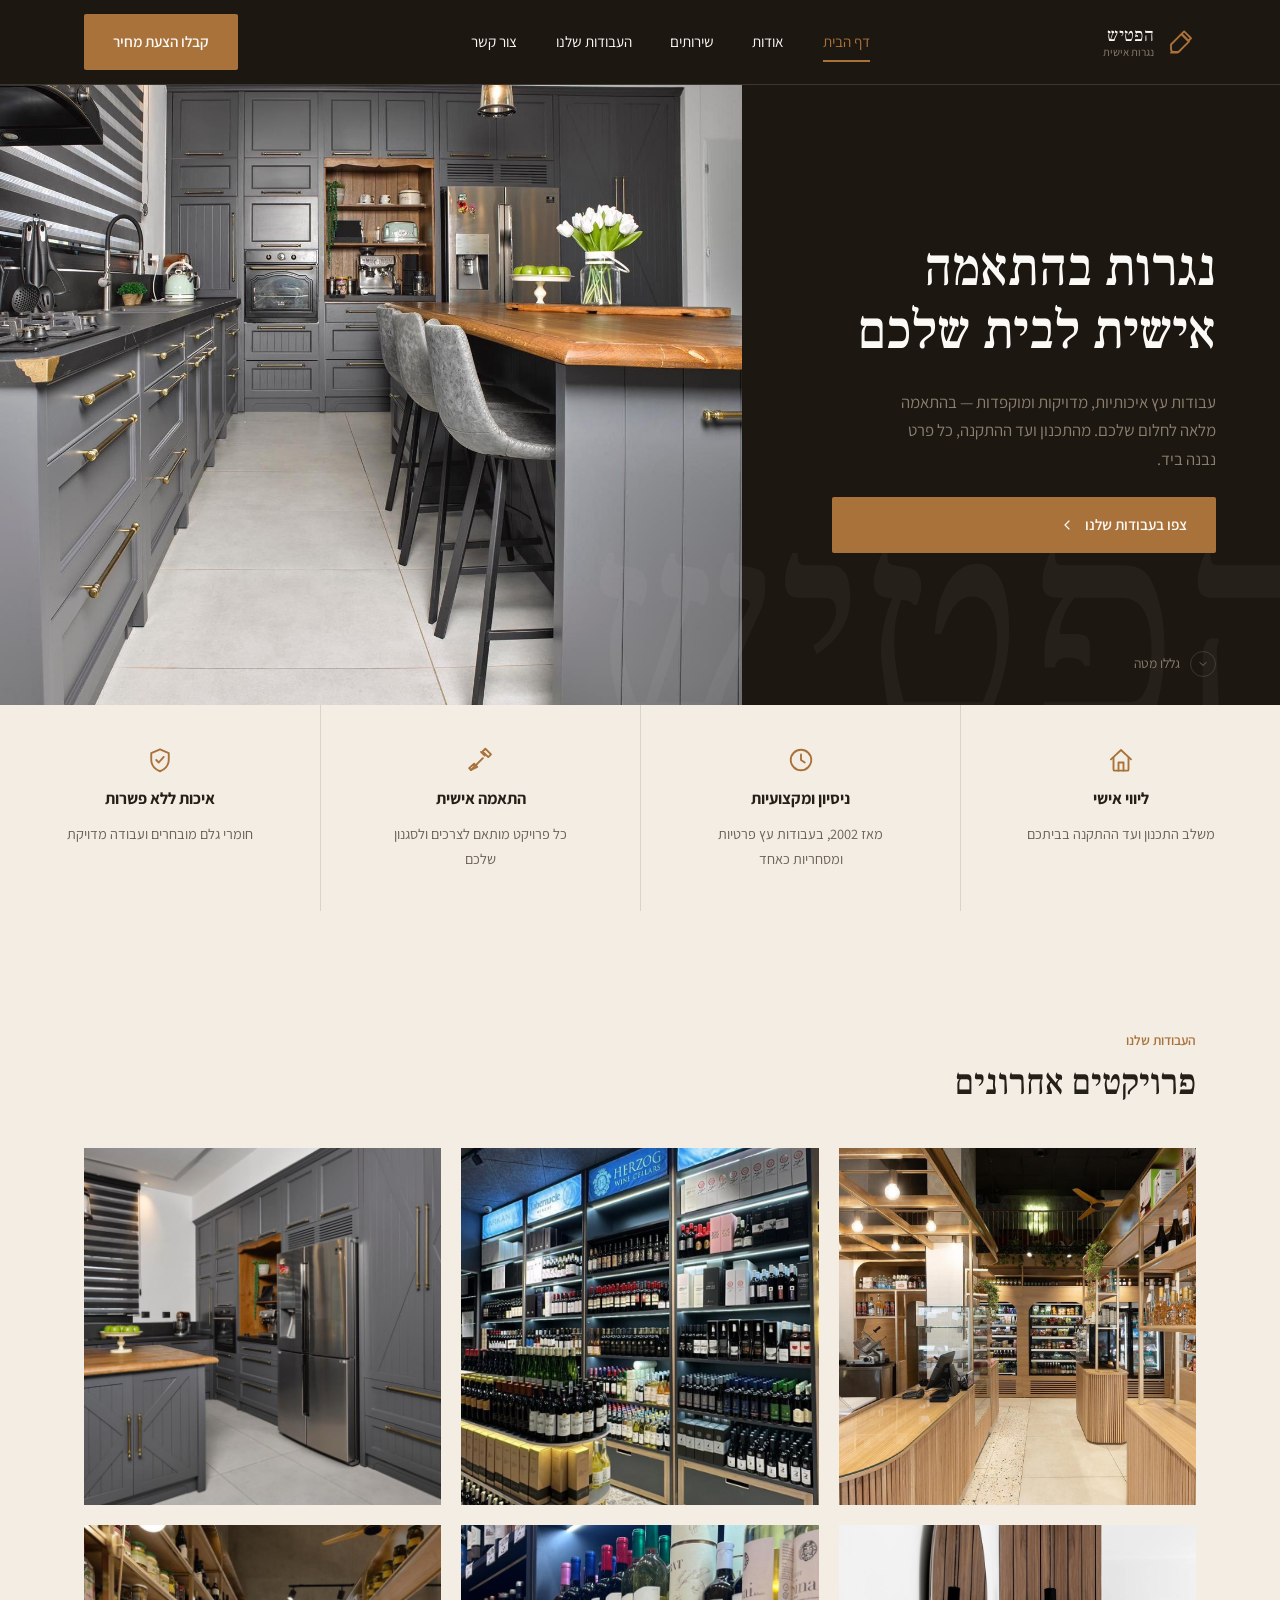
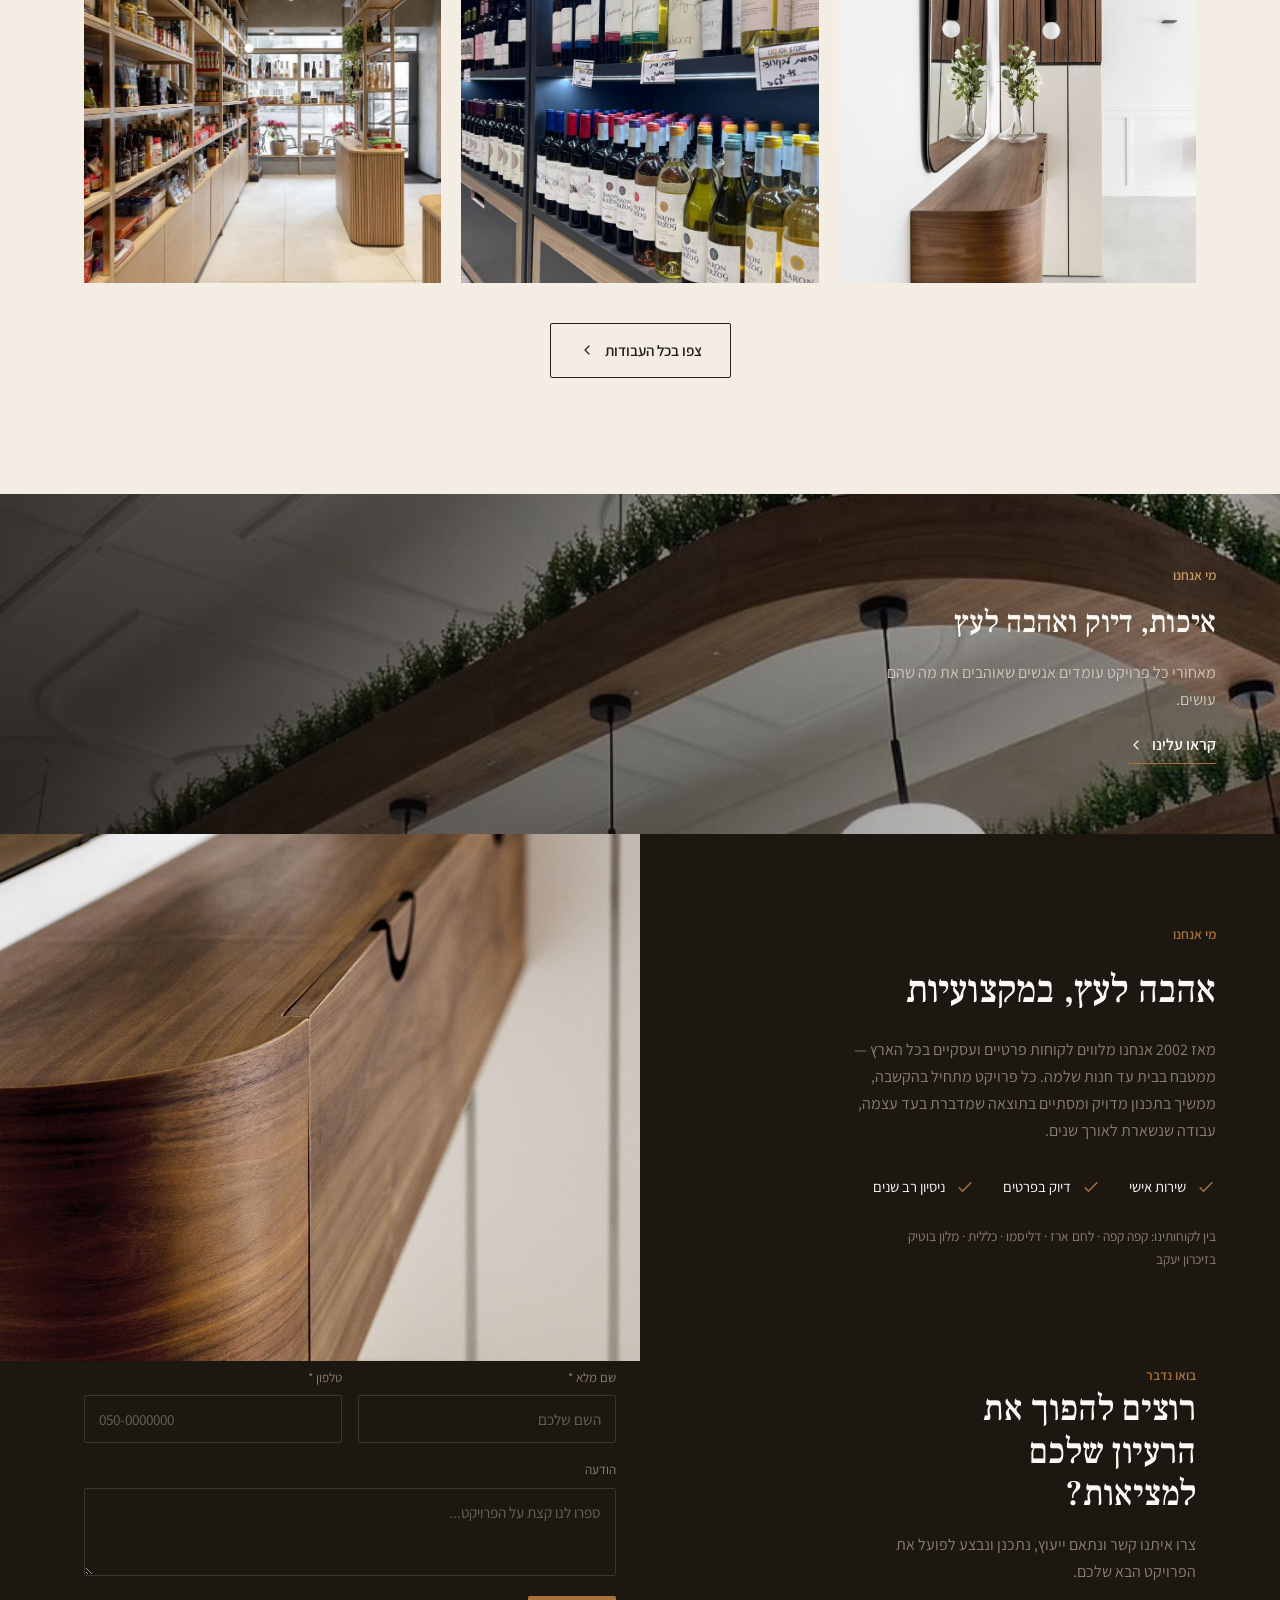
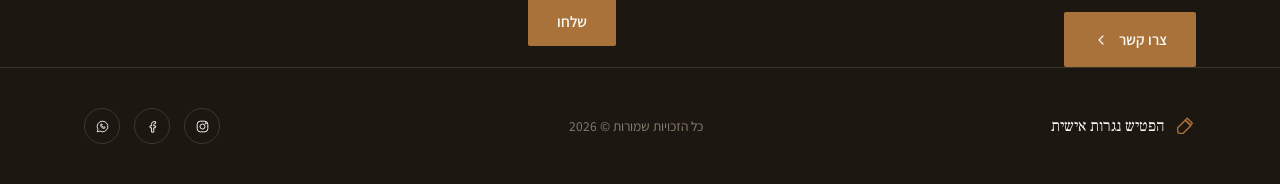
==== commit 2498d673: "Replace personal site with הפטיש נגרות אישית (HaPatish Carpentry) client site New multi-page static " ====
--- a/index.html
+++ b/index.html
@@ -1,499 +1,260 @@
-<!DOCTYPE html>
-<html lang="en">
-<head>
-<meta charset="UTF-8">
-<meta name="viewport" content="width=device-width, initial-scale=1.0">
-<title>Oryam Bibi Roubi — Software & Game Developer</title>
-<style>
-  @import url('https://fonts.googleapis.com/css2?family=Space+Grotesk:wght@400;500;600;700&family=IBM+Plex+Mono:wght@400;500;600&display=swap');
-
-  :root{
-    --bg:#090d16;
-    --panel:#111827;
-    --panel-hover:#1f293d;
-    --line:#1f2937;
-    --line-subtle:#374151;
-    --ink:#f3f4f6;
-    --dim:#9ca3af;
-    --accent:#3b82f6;
-    --accent-glow:rgba(59,130,246,0.12);
-    --teal:#10b981;
-    --teal-glow:rgba(16,185,129,0.1);
-  }
-
-  *{box-sizing:border-box; margin:0; padding:0; -webkit-tap-highlight-color:transparent;}
-  html{scroll-behavior:smooth;}
-  body{
-    background:var(--bg); color:var(--ink);
-    font-family:'Space Grotesk', -apple-system, BlinkMacSystemFont, sans-serif;
-    line-height:1.6;
-    overflow-x:hidden;
-  }
-  .mono{font-family:'IBM Plex Mono',monospace;}
-  a{color:inherit; text-decoration:none;}
-  ::selection{background:var(--accent); color:#fff;}
-
-  /* Background grid pattern */
-  body::before{
-    content:"";
-    position:fixed; inset:0; z-index:-1; pointer-events:none;
-    background-image:
-      linear-gradient(rgba(255,255,255,.015) 1px, transparent 1px),
-      linear-gradient(90deg, rgba(255,255,255,.015) 1px, transparent 1px);
-    background-size:36px 36px;
-  }
-
-  .shell{max-width:820px; margin:0 auto; padding:0 24px;}
-
-  /* ===== Topbar ===== */
-  .topbar{
-    position:sticky; top:0; z-index:20;
-    background:rgba(9,13,22,0.85);
-    backdrop-filter:blur(12px);
-    border-bottom:1px solid var(--line);
-  }
-  .topbar-inner{
-    max-width:820px; margin:0 auto; padding:14px 24px;
-    display:flex; justify-content:space-between; align-items:center;
-  }
-  .brand{
-    font-weight:700; font-size:15px; letter-spacing:-.01em; color:#fff;
-    display:flex; align-items:center; gap:8px;
-  }
-  .pin{width:8px; height:8px; background:var(--teal); border-radius:50%; box-shadow:0 0 8px var(--teal);}
-  nav{display:flex; gap:18px; font-size:13px; font-weight:500; color:var(--dim);}
-  nav a{transition:color .15s;}
-  nav a:hover{color:#fff;}
-
-  /* ===== Hero ===== */
-  .hero{padding:64px 0 44px; border-bottom:1px solid var(--line);}
-  .hero-tag{
-    display:inline-flex; align-items:center; gap:8px;
-    font-family:'IBM Plex Mono',monospace; font-size:11.5px; letter-spacing:.12em; text-transform:uppercase;
-    color:var(--teal); margin-bottom:16px; font-weight:500;
-  }
-  h1{
-    font-size:clamp(32px,5vw,46px); font-weight:700; line-height:1.15; letter-spacing:-.025em;
-    margin-bottom:12px; color:#ffffff;
-  }
-  h1 span{color:var(--accent);}
-  .role{font-size:16px; color:var(--dim); font-weight:400; margin-bottom:24px; max-width:620px; line-height:1.6;}
-  
-  .hero-contacts{
-    display:flex; flex-wrap:wrap; gap:12px 20px;
-    font-family:'IBM Plex Mono',monospace; font-size:12.5px; color:var(--dim);
-    margin-bottom:28px;
-  }
-  .hero-contacts a{color:var(--ink); transition:color .15s;}
-  .hero-contacts a:hover{color:var(--accent);}
-
-  .hero-actions{display:flex; gap:10px; flex-wrap:wrap;}
-  .btn{
-    display:inline-flex; align-items:center; gap:8px;
-    padding:9px 18px; border-radius:6px; font-size:13px; font-weight:600;
-    border:1px solid var(--line-subtle); background:var(--panel); color:var(--ink);
-    transition:all .2s ease; cursor:pointer;
-  }
-  .btn:hover{background:var(--panel-hover); border-color:var(--accent); color:#fff; transform:translateY(-1px);}
-  .btn.primary{background:var(--accent); border-color:var(--accent); color:#fff;}
-  .btn.primary:hover{background:#2563eb; border-color:#2563eb;}
-
-  /* ===== Sections ===== */
-  section{padding:44px 0; border-bottom:1px solid var(--line);}
-  .sec-header{display:flex; align-items:center; gap:10px; margin-bottom:24px;}
-  .sec-num{font-family:'IBM Plex Mono',monospace; color:var(--accent); font-size:13px; font-weight:600;}
-  .sec-header h2{font-size:20px; font-weight:700; color:#fff; letter-spacing:-.01em;}
-
-  .summary-box{
-    background:var(--panel); border:1px solid var(--line); border-radius:10px;
-    padding:24px; font-size:15px; color:#d1d5db; line-height:1.75;
-  }
-
-  /* Cards */
-  .card{
-    background:var(--panel); border:1px solid var(--line); border-radius:10px;
-    padding:22px 24px; margin-bottom:16px; transition:border-color .2s;
-  }
-  .card:hover{border-color:var(--line-subtle);}
-  .card-top{display:flex; justify-content:space-between; align-items:flex-start; margin-bottom:12px; gap:12px; flex-wrap:wrap;}
-  .card-title{font-size:16px; font-weight:700; color:#fff;}
-  .card-subtitle{font-size:13px; color:var(--accent); font-weight:500;}
-  .card-links{display:flex; gap:12px; font-family:'IBM Plex Mono',monospace; font-size:12px;}
-  .card-links a{color:var(--accent); transition:opacity .15s;}
-  .card-links a:hover{opacity:.8;}
-
-  .bullets{list-style:none;}
-  .bullets li{
-    position:relative; padding-left:18px; margin-bottom:8px;
-    font-size:14px; color:var(--dim); line-height:1.6;
-  }
-  .bullets li::before{
-    content:""; position:absolute; left:0; top:9px;
-    width:5px; height:5px; border-radius:50%; background:var(--accent);
-  }
-
-  /* Skills */
-  .skill-row{
-    background:var(--panel); border:1px solid var(--line); border-radius:10px;
-    padding:18px 20px;
-  }
-  .skill-cat{font-size:13px; font-weight:700; color:#fff; text-transform:uppercase; letter-spacing:.05em; margin-bottom:12px;}
-
-  /* Portfolio */
-  .portfolio-grid{
-    display:grid; grid-template-columns:repeat(auto-fill, minmax(220px, 1fr)); gap:16px;
-  }
-  .portfolio-item{
-    background:var(--panel); border:1px solid var(--line); border-radius:10px;
-    overflow:hidden; transition:border-color .2s, transform .2s;
-  }
-  .portfolio-item:hover{border-color:var(--line-subtle); transform:translateY(-2px);}
-  .portfolio-item img{
-    width:100%; aspect-ratio:1/1; object-fit:cover; display:block;
-    background:var(--panel-hover);
-  }
-  .portfolio-caption{padding:12px 14px;}
-  .portfolio-caption .p-title{font-size:13px; font-weight:700; color:#fff; margin-bottom:3px;}
-  .portfolio-caption .p-desc{font-size:12px; color:var(--dim); line-height:1.5;}
-  .chips{display:flex; flex-wrap:wrap; gap:8px;}
-  .chip{
-    font-family:'IBM Plex Mono',monospace; font-size:12px;
-    background:rgba(255,255,255,0.03); border:1px solid var(--line);
-    padding:5px 12px; border-radius:4px; color:#d1d5db;
-  }
-  .chip.highlight{background:var(--accent-glow); border-color:rgba(59,130,246,0.3); color:#93c5fd;}
-
-  /* Contact Box */
-  .contact-card{
-    background:linear-gradient(135deg, var(--panel) 0%, rgba(31,41,61,0.5) 100%);
-    border:1px solid var(--line-subtle); border-radius:12px; padding:32px; text-align:left;
-  }
-  .contact-card h3{font-size:20px; color:#fff; margin-bottom:8px; font-weight:700;}
-  .contact-card p{color:var(--dim); font-size:14.5px; margin-bottom:20px; max-width:500px;}
-
-  footer{padding:36px 0; text-align:center; font-family:'IBM Plex Mono',monospace; font-size:12px; color:var(--dim);}
-</style>
-</head>
-<body>
-
-<div class="topbar">
-  <div class="topbar-inner">
-    <div class="brand"><span class="pin"></span>Oryam Bibi Roubi</div>
-    <nav>
-      <a href="#summary">Summary</a>
-      <a href="#education">Education</a>
-      <a href="#skills">Skills</a>
-      <a href="#ai-workflows">AI Workflows</a>
-      <a href="#projects">Projects</a>
-      <a href="#portfolio">Portfolio</a>
-      <a href="#contact">Contact</a>
-    </nav>
-  </div>
-</div>
-
-<div class="shell">
-
-  <!-- HERO -->
-  <header class="hero">
-    <div class="hero-tag">Software & Game Developer</div>
-    <h1>Oryam Bibi <span>Roubi</span></h1>
-    <p class="role">Developer and lifelong gamer bringing technical fluency, visual design sense, and strong communication to player-facing and creative roles.</p>
-
-    <div class="hero-contacts">
-      <span>📞 054-6744665</span>
-      <span>✉️ <a href="mailto:oryambibi@gmail.com">oryambibi@gmail.com</a></span>
-      <span>🌐 <a href="https://T3co.github.io" target="_blank">T3co.github.io</a></span>
-    </div>
-
-    <div class="hero-actions">
-      <a class="btn primary" href="mailto:oryambibi@gmail.com">Contact Me</a>
-      <a class="btn" href="https://github.com/T3co" target="_blank">GitHub ↗</a>
-      <a class="btn" href="https://raw.githubusercontent.com/T3co/T3co.github.io/main/Oryam_Bibi_Roubi_CV-1.pdf" target="_blank" download>CV (PDF) ↓</a>
-    </div>
-  </header>
-
-  <!-- SUMMARY -->
-  <section id="summary">
-    <div class="sec-header">
-      <span class="sec-num">01.</span>
-      <h2>Summary</h2>
-    </div>
-    <div class="summary-box">
-      Software and game developer with 6 years of independent and freelance experience building projects in Unity, C#, and modern development tools — spanning solo games, 3D/multiplayer systems, embedded hardware, and AI-assisted creative pipelines. Strong communicator and self-motivated builder, comfortable working independently from concept to delivery. A lifelong gamer with a hands-on understanding of what makes games and player experiences work, paired with an analytical, detail-oriented approach and a genuine interest in connecting with people.
-    </div>
-  </section>
-
-  <!-- EDUCATION -->
-  <section id="education">
-    <div class="sec-header">
-      <span class="sec-num">02.</span>
-      <h2>Education</h2>
-    </div>
-    <div class="card">
-      <div class="card-top">
-        <span class="card-title">Kinneret College of Engineering</span>
-        <span class="card-subtitle">Electrical & Computer Engineering (2 Years)</span>
-      </div>
-      <ul class="bullets">
-        <li>Coursework covering digital logic, embedded systems, low-level programming, C/C++, and core electrical engineering concepts.</li>
-        <li>Completed a full-scale senior engineering project integrating FPGA, embedded hardware, networking, mobile development, computer vision, and cloud services.</li>
-      </ul>
-    </div>
-  </section>
-
-  <!-- SKILLS & TECHNOLOGIES -->
-  <section id="skills">
-    <div class="sec-header">
-      <span class="sec-num">03.</span>
-      <h2>Skills & Technologies</h2>
-    </div>
-
-    <div class="skill-row">
-      <div class="skill-cat">AI & Generative Tools</div>
-      <div class="chips">
-        <span class="chip">Stable Diffusion</span>
-        <span class="chip">ComfyUI</span>
-        <span class="chip">Prompt Engineering</span>
-        <span class="chip">Claude</span>
-        <span class="chip">Claude Code</span>
-        <span class="chip">Cursor</span>
-        <span class="chip">ChatGPT</span>
-        <span class="chip">Gemini</span>
-        <span class="chip">Codex</span>
-      </div>
-    </div>
-
-    <div class="skill-row" style="margin-top: 16px;">
-      <div class="skill-cat">Game & 3D Development</div>
-      <div class="chips">
-        <span class="chip">Unity</span>
-        <span class="chip">C#</span>
-        <span class="chip">Unity Netcode</span>
-        <span class="chip">Photon</span>
-        <span class="chip">3D Modeling (Blender)</span>
-        <span class="chip">Multiplayer Systems</span>
-      </div>
-    </div>
-
-    <div class="skill-row" style="margin-top: 16px;">
-      <div class="skill-cat">Software & Scripting</div>
-      <div class="chips">
-        <span class="chip">Python</span>
-        <span class="chip">C</span>
-        <span class="chip">C++</span>
-        <span class="chip">Java</span>
-        <span class="chip">.NET</span>
-        <span class="chip">VHDL</span>
-        <span class="chip">SQL</span>
-        <span class="chip">Git</span>
-        <span class="chip">Linux</span>
-        <span class="chip">Bash</span>
-      </div>
-    </div>
-
-    <div class="skill-row" style="margin-top: 16px;">
-      <div class="skill-cat">Embedded & Hardware</div>
-      <div class="chips">
-        <span class="chip">ESP32</span>
-        <span class="chip">Arduino</span>
-        <span class="chip">FPGA DE10-Lite</span>
-        <span class="chip">I2C</span>
-        <span class="chip">PWM</span>
-        <span class="chip">RS232</span>
-        <span class="chip">Firebase</span>
-      </div>
-    </div>
-
-    <div class="skill-row" style="margin-top: 16px;">
-      <div class="skill-cat">AI Pipelines & Fine-Tuning</div>
-      <div class="chips">
-        <span class="chip highlight">LoRA Training & Fine-Tuning</span>
-        <span class="chip highlight">2D/3D AI Integration Pipelines</span>
-        <span class="chip highlight">3D AI Animation Workflows</span>
-        <span class="chip highlight">Custom AI Model Evaluation</span>
-      </div>
-    </div>
-
-    <div class="skill-row" style="margin-top: 16px;">
-      <div class="skill-cat">Interpersonal & Player-Facing</div>
-      <div class="chips">
-        <span class="chip">Photoshop</span>
-        <span class="chip">Communication</span>
-        <span class="chip">Relationship Building</span>
-        <span class="chip">Self-Motivated</span>
-        <span class="chip">Detail-Oriented</span>
-        <span class="chip">Analytical Mindset</span>
-      </div>
-    </div>
-  </section>
-
-  <!-- AI & CREATIVE WORKFLOWS -->
-  <section id="ai-workflows">
-    <div class="sec-header">
-      <span class="sec-num">04.</span>
-      <h2>AI & Creative Workflows</h2>
-    </div>
-    <div class="card">
-      <ul class="bullets">
-        <li><strong>Generative AI & Image Pipelines:</strong> Experience with Stable Diffusion, ComfyUI, prompt engineering, and controlled AI image generation.</li>
-        <li><strong>AI-Assisted Development:</strong> Build AI-assisted workflows using Claude Code, Cursor, ChatGPT, Gemini, and Codex.</li>
-        <li><strong>Automation & Agents:</strong> Experiment with AI agents for software development, workflow optimization, and creative process acceleration.</li>
-      </ul>
-    </div>
-  </section>
-
-  <!-- PROJECTS -->
-  <section id="projects">
-    <div class="sec-header">
-      <span class="sec-num">05.</span>
-      <h2>Projects & Game Development</h2>
-    </div>
-
-    <div class="card">
-      <div class="card-top">
-        <span class="card-title">The Hell Master <span style="font-weight:400; font-size:13px; color:var(--dim);">• Solo Game Jam</span></span>
-        <div class="card-links">
-          <a href="https://oryamdev.itch.io/the-hell-master" target="_blank">itch.io ↗</a>
-          <a href="https://github.com/T3co/The_Hell_Master" target="_blank">GitHub ↗</a>
-        </div>
-      </div>
-      <ul class="bullets">
-        <li>Complete game developed independently in Unity in approximately six hours, from concept to playable release.</li>
-        <li>Developed gameplay and systems in Unity/C# while independently managing art direction, visual assets, animation, and environment design.</li>
-        <li>Worked under strict time constraints while prioritizing visual quality and a complete, playable result.</li>
-      </ul>
-    </div>
-
-    <div class="card">
-      <div class="card-top">
-        <span class="card-title">CyberSide <span style="font-weight:400; font-size:13px; color:var(--dim);">• Game Jam (2022)</span></span>
-        <div class="card-links">
-          <a href="https://oryamdev.itch.io/cyberside" target="_blank">itch.io ↗</a>
-          <a href="https://github.com/T3co/CyberSide" target="_blank">GitHub ↗</a>
-        </div>
-      </div>
-      <ul class="bullets">
-        <li>Game developed and shipped independently during a 2022 game jam. Built in Unity, handling programming, art direction, and visual style.</li>
-      </ul>
-    </div>
-
-    <div class="card">
-      <div class="card-top">
-        <span class="card-title">NPC_Mobile <span style="font-weight:400; font-size:13px; color:var(--dim);">• Senior Engineering Project</span></span>
-        <div class="card-links">
-          <a href="https://github.com/T3co/NPC_Mobile" target="_blank">GitHub ↗</a>
-        </div>
-      </div>
-      <ul class="bullets">
-        <li>WiFi-controlled IoT robot built as a full embedded system, centered around a DE10-Lite FPGA and controlled through a custom Android application.</li>
-        <li>Implemented ESP32-CAM live video streaming, computer vision object detection, and hardware integrations.</li>
-      </ul>
-    </div>
-
-    <div class="card">
-      <div class="card-top">
-        <span class="card-title">Multiplayer & Networking Prototypes</span>
-      </div>
-      <ul class="bullets">
-        <li>Multiple multiplayer prototypes using Unity Netcode and Photon covering client/server communication and state synchronization.</li>
-      </ul>
-    </div>
-  </section>
-
-  <!-- PORTFOLIO -->
-  <!--
-    HOW TO USE THIS SECTION:
-    1. Create a folder named "portfolio" in your GitHub repo (same level as index.html).
-    2. Upload your images there, named exactly: portfolio-01.jpg, portfolio-02.jpg, portfolio-03.jpg, etc.
-       (jpg or png both fine, just keep the filename numbering consistent)
-    3. Edit the TITLE and DESCRIPTION text directly below for each numbered item.
-    4. To add more than 8: copy one whole <div class="portfolio-item">...</div> block,
-       paste it before </div> that closes .portfolio-grid, bump the number, done.
-    5. To remove one: delete its whole <div class="portfolio-item">...</div> block.
-  -->
-  <section id="portfolio">
-    <div class="sec-header">
-      <span class="sec-num">06.</span>
-      <h2>Portfolio</h2>
-      <a href="https://drive.google.com/drive/folders/1wjqii5_NmU3VZyfupcTuvuOWzMCqIN-I?usp=sharing" 
-       target="_blank" 
-       rel="noopener noreferrer" 
-       style="display: inline-block; margin-bottom: 20px; padding: 10px 20px; background-color: #4285F4; color: #ffffff; text-decoration: none; border-radius: 6px; font-weight: 600;">
-       📁 View Full Gallery on Google Drive ↗
-    </a>
-    </div>
-    <div class="portfolio-grid">
-
-      <div class="portfolio-item">
-        <img src="portfolio/portfolio-01.png" alt="Portfolio image 1">
-        <div class="portfolio-caption">
-          <div class="p-title">UnderWater Game</div>
-          <div class="p-desc">stylized low-poly exploration scene, mobile-style HUD (joystick, compass, inventory bar)</div>
-        </div>
-      </div>
-
-      <div class="portfolio-item">
-        <img src="portfolio/portfolio-02.png" alt="Portfolio image 2">
-        <div class="portfolio-caption">
-          <div class="p-title">Horror GameJam</div>
-          <div class="p-desc">dark horror corridor, lurking silhouette, red puzzle sign glow</div>
-        </div>
-      </div>
-
-      <div class="portfolio-item">
-        <img src="portfolio/portfolio-08.png" alt="Portfolio image 3">
-        <div class="portfolio-caption">
-          <div class="p-title">MMO RPG Design</div>
-          <div class="p-desc">Cozy RPG design</div>
-        </div>
-      </div>
-
-      <div class="portfolio-item">
-        <img src="portfolio/portfolio-04.png" alt="Portfolio image 4">
-        <div class="portfolio-caption">
-          <div class="p-title">Prop Scene</div>
-          <div class="p-desc">a full low-poly prop library render</div>
-        </div>
-      </div>
-
-      <div class="portfolio-item">
-        <img src="portfolio/portfolio-05.png" alt="Portfolio image 5">
-        <div class="portfolio-caption">
-          <div class="p-title">GameJam 2022</div>
-          <div class="p-desc">VR to another dimension, multi world game</div>
-        </div>
-      </div>
-
-      <div class="portfolio-item">
-        <img src="portfolio/portfolio-06.png" alt="Portfolio image 6">
-        <div class="portfolio-caption">
-          <div class="p-title">DEADDUDE LOBBY</div>
-          <div class="p-desc">Stylized Low Poly env. multiplayer game</div>
-        </div>
-      </div>
-    </div>
-  </section>
-
-  <!-- CONTACT -->
-  <section id="contact" style="border-bottom:none;">
-    <div class="sec-header">
-      <span class="sec-num">07.</span>
-      <h2>Contact</h2>
-    </div>
-    <div class="contact-card">
-      <h3>Let's Connect</h3>
-      <p>Feel free to reach out via phone or email for inquiries, walk-throughs, or potential projects.</p>
-      <div class="hero-actions">
-        <a class="btn primary" href="mailto:oryambibi@gmail.com">oryambibi@gmail.com</a>
-        <a class="btn" href="tel:0546744665">054-6744665</a>
-        <a class="btn" href="https://github.com/T3co" target="_blank">github.com/T3co ↗</a>
-      </div>
-    </div>
-  </section>
-
-  <footer>© 2026 Oryam Bibi Roubi</footer>
-
-</div>
-
-</body>
-</html>
+<!doctype html>
+<html lang="he" dir="rtl">
+<head>
+  <meta charset="UTF-8" />
+  <meta name="viewport" content="width=device-width, initial-scale=1" />
+  <title>הפטיש — נגרות אישית | עבודות עץ בהתאמה אישית</title>
+  <meta name="description" content="הפטיש — נגרות אישית. עבודות עץ מדויקות בהתאמה אישית: מטבחים, ארונות, נגרות לבית ופרויקטים מיוחדים. איכות שנשארת לאורך שנים." />
+  <link rel="preconnect" href="https://fonts.googleapis.com" />
+  <link rel="preconnect" href="https://fonts.gstatic.com" crossorigin />
+  <link href="https://fonts.googleapis.com/css2?family=Frank+Ruhl+Libre:wght@400;500;600&family=Assistant:wght@400;500;600;700&display=swap" rel="stylesheet" />
+  <link rel="stylesheet" href="css/style.css" />
+</head>
+<body>
+
+  <header class="site-header">
+    <div class="container">
+      <a href="index.html" class="brand">
+        <svg class="brand-mark" viewBox="0 0 24 24" fill="none" stroke="currentColor" stroke-width="1.5"><path d="M14.5 3.5 20 9l-2 2-5.5-5.5 2-2Z" stroke-linejoin="round"/><path d="M12.3 5.7 4 14v3.5a2.5 2.5 0 0 0 2.5 2.5H10l8.3-8.3-6-6Z" stroke-linejoin="round"/><path d="M4 20.5h5" stroke-linecap="round"/></svg>
+        <span class="brand-text">
+          <span class="brand-name">הפטיש</span>
+          <span class="brand-tagline">נגרות אישית</span>
+        </span>
+      </a>
+
+      <nav class="main-nav" aria-label="ניווט ראשי">
+        <a href="index.html" class="is-active">דף הבית</a>
+        <a href="about.html">אודות</a>
+        <a href="services.html">שירותים</a>
+        <a href="projects.html">העבודות שלנו</a>
+        <a href="contact.html">צור קשר</a>
+      </nav>
+
+      <div class="header-cta">
+        <a href="contact.html" class="btn btn--solid">קבלו הצעת מחיר</a>
+        <button class="nav-toggle" aria-label="פתיחת ניווט" aria-expanded="false">
+          <svg viewBox="0 0 24 24" fill="none" stroke="currentColor" stroke-width="1.6" stroke-linecap="round"><path d="M4 7h16M4 12h16M4 17h16"/></svg>
+        </button>
+      </div>
+    </div>
+  </header>
+
+  <div class="mobile-nav" id="mobileNav">
+    <div class="mobile-nav-top">
+      <a href="index.html" class="brand">
+        <svg class="brand-mark" viewBox="0 0 24 24" fill="none" stroke="currentColor" stroke-width="1.5"><path d="M14.5 3.5 20 9l-2 2-5.5-5.5 2-2Z"/><path d="M12.3 5.7 4 14v3.5a2.5 2.5 0 0 0 2.5 2.5H10l8.3-8.3-6-6Z"/></svg>
+        <span class="brand-text">
+          <span class="brand-name">הפטיש</span>
+          <span class="brand-tagline">נגרות אישית</span>
+        </span>
+      </a>
+      <button class="mobile-nav-close" aria-label="סגירת ניווט">
+        <svg viewBox="0 0 24 24" fill="none" stroke="currentColor" stroke-width="1.6" stroke-linecap="round"><path d="M6 6l12 12M18 6L6 18"/></svg>
+      </button>
+    </div>
+
+    <ul class="mobile-nav-links">
+      <li><a href="index.html" class="is-active">דף הבית</a></li>
+      <li><a href="about.html">אודות</a></li>
+      <li><a href="services.html">שירותים</a></li>
+      <li><a href="projects.html">העבודות שלנו</a></li>
+      <li><a href="contact.html">צור קשר</a></li>
+    </ul>
+
+    <div class="mobile-nav-foot">
+      <div class="mobile-nav-socials">
+        <a href="https://www.instagram.com/hapatish.nagarut_/" target="_blank" rel="noopener" aria-label="אינסטגרם"><svg viewBox="0 0 24 24" fill="none" stroke="currentColor" stroke-width="1.5"><rect x="3.5" y="3.5" width="17" height="17" rx="5"/><circle cx="12" cy="12" r="4"/><circle cx="17.2" cy="6.8" r="1"/></svg></a>
+        <a href="https://www.facebook.com/hapatish.nagarut" target="_blank" rel="noopener" aria-label="פייסבוק"><svg viewBox="0 0 24 24" fill="none" stroke="currentColor" stroke-width="1.5"><path d="M14 21v-7h2.5l.5-3H14V9c0-1 .3-1.7 1.8-1.7H17V4.3c-.3 0-1.3-.1-2.5-.1-2.5 0-4 1.5-4 4.3V11H8v3h2.5v7H14Z" stroke-linejoin="round"/></svg></a>
+        <a href="https://wa.me/972546619935" target="_blank" rel="noopener" aria-label="וואטסאפ"><svg viewBox="0 0 24 24" fill="none" stroke="currentColor" stroke-width="1.4"><path d="M12 3.5a8.5 8.5 0 0 0-7.3 12.9L3.5 20.5l4.2-1.2A8.5 8.5 0 1 0 12 3.5Z" stroke-linejoin="round"/><path d="M9 9.3c0 3.4 2.3 5.7 5.7 5.7.7 0 1.3-.5 1.3-1.3v-.6l-2-.6-.5.7c-1.3-.5-2.3-1.5-2.8-2.8l.7-.5-.6-2h-.6c-.7 0-1.2.6-1.2 1.4Z" stroke-linejoin="round"/></svg></a>
+      </div>
+      <p class="mobile-nav-copy">הפטיש נגרות אישית · כל הזכויות שמורות © 2026</p>
+    </div>
+  </div>
+
+  <main>
+    <section class="hero">
+      <div class="hero-grid">
+        <div class="hero-copy">
+          <span class="hero-mark" aria-hidden="true">הפטיש</span>
+          <h1>נגרות בהתאמה אישית לבית שלכם</h1>
+          <p>עבודות עץ איכותיות, מדויקות ומוקפדות — בהתאמה מלאה לחלום שלכם. מהתכנון ועד ההתקנה, כל פרט נבנה ביד.</p>
+          <a href="projects.html" class="btn btn--solid">
+            צפו בעבודות שלנו
+            <svg class="btn-icon" viewBox="0 0 24 24" fill="none" stroke="currentColor" stroke-width="1.8" stroke-linecap="round"><path d="M15 6l-6 6 6 6"/></svg>
+          </a>
+        </div>
+        <div class="hero-media">
+          <div class="ph-block ph-block--wide ph-block--photo">
+            <img class="ph-img" src="images/kitchen-wide.jpg" alt="מטבח פרטי בעיצוב אפור ועץ אגוז, עבודת הפטיש" />
+          </div>
+        </div>
+      </div>
+      <div class="hero-scroll-cue">
+        <span class="dot">
+          <svg viewBox="0 0 24 24" fill="none" stroke="currentColor" stroke-width="1.6" stroke-linecap="round"><path d="M6 9l6 6 6-6"/></svg>
+        </span>
+        גללו מטה
+      </div>
+    </section>
+
+    <section class="feature-strip">
+      <div class="feature-item">
+        <svg viewBox="0 0 24 24" fill="none" stroke="currentColor" stroke-width="1.5" stroke-linecap="round" stroke-linejoin="round"><path d="M4 11.5 12 4l8 7.5"/><path d="M6 10v9.5a1 1 0 0 0 1 1h10a1 1 0 0 0 1-1V10"/><path d="M10 20.5V14h4v6.5"/></svg>
+        <h3>ליווי אישי</h3>
+        <p>משלב התכנון ועד ההתקנה בביתכם</p>
+      </div>
+      <div class="feature-item">
+        <svg viewBox="0 0 24 24" fill="none" stroke="currentColor" stroke-width="1.5" stroke-linecap="round" stroke-linejoin="round"><circle cx="12" cy="12" r="8.2"/><path d="M12 7.5V12l3 2"/></svg>
+        <h3>ניסיון ומקצועיות</h3>
+        <p>מאז 2002, בעבודות עץ פרטיות ומסחריות כאחד</p>
+      </div>
+      <div class="feature-item">
+        <svg viewBox="0 0 24 24" fill="none" stroke="currentColor" stroke-width="1.5" stroke-linecap="round" stroke-linejoin="round"><path d="M4 20 13.5 10.5"/><path d="M12 5.5 15 8.5"/><path d="M15.5 3 20 7.5l-2.2 2.2-4.5-4.5L15.5 3Z" stroke-linejoin="round"/><path d="M6.5 15 9 17.5 4 20l-1.5-1.5L6.5 15Z" stroke-linejoin="round"/></svg>
+        <h3>התאמה אישית</h3>
+        <p>כל פרויקט מותאם לצרכים ולסגנון שלכם</p>
+      </div>
+      <div class="feature-item">
+        <svg viewBox="0 0 24 24" fill="none" stroke="currentColor" stroke-width="1.5" stroke-linecap="round" stroke-linejoin="round"><path d="M12 3.5 19 6.5v5c0 5-3 8-7 9.5-4-1.5-7-4.5-7-9.5v-5L12 3.5Z"/><path d="M9 12l2 2 4-4.5"/></svg>
+        <h3>איכות ללא פשרות</h3>
+        <p>חומרי גלם מובחרים ועבודה מדויקת</p>
+      </div>
+    </section>
+
+    <section class="section" aria-labelledby="work-heading">
+      <div class="container">
+        <div class="section-head">
+          <div>
+            <span class="eyebrow">העבודות שלנו</span>
+            <h2 id="work-heading">פרויקטים אחרונים</h2>
+          </div>
+        </div>
+
+        <div class="work-grid">
+          <a class="work-card" href="project-retail-deli.html">
+            <div class="ph-block ph-block--square ph-block--photo"><img class="ph-img" src="images/retail-deli-wide.jpg" alt="עמדת מעדנייה בעיצוב עץ טבעי" /></div>
+            <div class="work-card-caption"><span>פרויקט מסחרי</span>מעדנייה וחנות מזון</div>
+          </a>
+          <a class="work-card" href="project-retail-wine.html">
+            <div class="ph-block ph-block--square ph-block--photo"><img class="ph-img" src="images/retail-wine-wide.jpg" alt="מדפי תצוגה בחנות יין" /></div>
+            <div class="work-card-caption"><span>פרויקט מסחרי</span>חנות יין</div>
+          </a>
+          <a class="work-card" href="project-kitchen.html">
+            <div class="ph-block ph-block--square ph-block--photo"><img class="ph-img" src="images/kitchen-detail.jpg" alt="פרט מטבח פרטי" /></div>
+            <div class="work-card-caption"><span>מטבחים</span>מטבח פרטי</div>
+          </a>
+          <a class="work-card" href="project-console.html">
+            <div class="ph-block ph-block--square ph-block--photo"><img class="ph-img" src="images/console-wide.jpg" alt="קונסולת כניסה בעץ אגוז" /></div>
+            <div class="work-card-caption"><span>נגרות לבית</span>קונסולת כניסה</div>
+          </a>
+          <a class="work-card" href="project-retail-wine.html">
+            <div class="ph-block ph-block--square ph-block--photo"><img class="ph-img" src="images/retail-wine-detail-1.jpg" alt="מדפי יין מוארים" /></div>
+            <div class="work-card-caption"><span>פרויקט מסחרי</span>חנות יין</div>
+          </a>
+          <a class="work-card" href="project-retail-deli.html">
+            <div class="ph-block ph-block--square ph-block--photo"><img class="ph-img" src="images/retail-deli-detail-1.jpg" alt="עמדת קופה בעיצוב עץ" /></div>
+            <div class="work-card-caption"><span>פרויקט מסחרי</span>מעדנייה וחנות מזון</div>
+          </a>
+        </div>
+
+        <div class="center-cta">
+          <a href="projects.html" class="btn btn--ghost">
+            צפו בכל העבודות
+            <svg class="btn-icon" viewBox="0 0 24 24" fill="none" stroke="currentColor" stroke-width="1.8" stroke-linecap="round"><path d="M15 6l-6 6 6 6"/></svg>
+          </a>
+        </div>
+      </div>
+    </section>
+
+    <section class="quote-band">
+      <div class="ph-block ph-block--dark ph-block--photo" aria-hidden="true"><img class="ph-img" src="images/workshop-progress-2.jpg" alt="" /></div>
+      <div class="quote-band-content">
+        <span class="eyebrow" style="color:#c79a63">מי אנחנו</span>
+        <h2>איכות, דיוק ואהבה לעץ</h2>
+        <p style="color:#cfc6b8">מאחורי כל פרויקט עומדים אנשים שאוהבים את מה שהם עושים.</p>
+        <a href="about.html" class="quote-link">
+          קראו עלינו
+          <svg viewBox="0 0 24 24" fill="none" stroke="currentColor" stroke-width="1.8" stroke-linecap="round" style="width:16px;height:16px"><path d="M15 6l-6 6 6 6"/></svg>
+        </a>
+      </div>
+    </section>
+
+    <section class="split section--dark">
+      <div class="split-copy">
+        <span class="eyebrow">מי אנחנו</span>
+        <h2>אהבה לעץ, במקצועיות</h2>
+        <p>מאז 2002 אנחנו מלווים לקוחות פרטיים ועסקיים בכל הארץ — ממטבח בבית עד חנות שלמה. כל פרויקט מתחיל בהקשבה, ממשיך בתכנון מדויק ומסתיים בתוצאה שמדברת בעד עצמה, עבודה שנשארת לאורך שנים.</p>
+        <div class="trait-list">
+          <span class="trait">
+            <svg viewBox="0 0 24 24" fill="none" stroke="currentColor" stroke-width="1.8" stroke-linecap="round" stroke-linejoin="round"><path d="M5 13l4 4L19 7"/></svg>
+            שירות אישי
+          </span>
+          <span class="trait">
+            <svg viewBox="0 0 24 24" fill="none" stroke="currentColor" stroke-width="1.8" stroke-linecap="round" stroke-linejoin="round"><path d="M5 13l4 4L19 7"/></svg>
+            דיוק בפרטים
+          </span>
+          <span class="trait">
+            <svg viewBox="0 0 24 24" fill="none" stroke="currentColor" stroke-width="1.8" stroke-linecap="round" stroke-linejoin="round"><path d="M5 13l4 4L19 7"/></svg>
+            ניסיון רב שנים
+          </span>
+        </div>
+        <p style="font-size:0.85rem;color:var(--sand);margin-top:4px">בין לקוחותינו: קפה קפה · לחם ארז · דליסמו · כללית · מלון בוטיק בזיכרון יעקב</p>
+      </div>
+      <div class="split-media">
+        <div class="ph-block ph-block--dark ph-block--photo"><img class="ph-img" src="images/console-detail.jpg" alt="פרט עבודת עץ אגוז" /></div>
+      </div>
+    </section>
+
+    <section class="cta-band">
+      <div class="container">
+        <div class="cta-grid">
+          <div class="cta-copy">
+            <span class="eyebrow">בואו נדבר</span>
+            <h2>רוצים להפוך את הרעיון שלכם למציאות?</h2>
+            <p>צרו איתנו קשר ונתאם ייעוץ, נתכנן ונבצע לפועל את הפרויקט הבא שלכם.</p>
+            <a href="contact.html" class="btn btn--solid">
+              צרו קשר
+              <svg class="btn-icon" viewBox="0 0 24 24" fill="none" stroke="currentColor" stroke-width="1.8" stroke-linecap="round"><path d="M15 6l-6 6 6 6"/></svg>
+            </a>
+          </div>
+
+          <form class="form-grid" data-contact-form>
+            <div class="field">
+              <label for="name">שם מלא *</label>
+              <input id="name" name="name" type="text" placeholder="השם שלכם" required />
+            </div>
+            <div class="field">
+              <label for="phone">טלפון *</label>
+              <input id="phone" name="phone" type="tel" placeholder="050-0000000" required />
+            </div>
+            <div class="field field--full">
+              <label for="message">הודעה</label>
+              <textarea id="message" name="message" rows="3" placeholder="ספרו לנו קצת על הפרויקט..."></textarea>
+            </div>
+            <div class="form-submit">
+              <button type="submit" class="btn btn--solid">שלחו</button>
+            </div>
+            <p class="form-status" role="status"></p>
+          </form>
+        </div>
+      </div>
+    </section>
+  </main>
+
+  <footer class="site-footer">
+    <div class="container footer-row">
+      <a href="index.html" class="footer-brand">
+        <svg viewBox="0 0 24 24" fill="none" stroke="currentColor" stroke-width="1.5"><path d="M14.5 3.5 20 9l-2 2-5.5-5.5 2-2Z"/><path d="M12.3 5.7 4 14v3.5a2.5 2.5 0 0 0 2.5 2.5H10l8.3-8.3-6-6Z"/></svg>
+        הפטיש נגרות אישית
+      </a>
+      <p class="footer-copy">כל הזכויות שמורות © 2026</p>
+      <div class="footer-socials">
+        <a href="https://www.instagram.com/hapatish.nagarut_/" target="_blank" rel="noopener" aria-label="אינסטגרם"><svg viewBox="0 0 24 24" fill="none" stroke="currentColor" stroke-width="1.5"><rect x="3.5" y="3.5" width="17" height="17" rx="5"/><circle cx="12" cy="12" r="4"/><circle cx="17.2" cy="6.8" r="1"/></svg></a>
+        <a href="https://www.facebook.com/hapatish.nagarut" target="_blank" rel="noopener" aria-label="פייסבוק"><svg viewBox="0 0 24 24" fill="none" stroke="currentColor" stroke-width="1.5"><path d="M14 21v-7h2.5l.5-3H14V9c0-1 .3-1.7 1.8-1.7H17V4.3c-.3 0-1.3-.1-2.5-.1-2.5 0-4 1.5-4 4.3V11H8v3h2.5v7H14Z" stroke-linejoin="round"/></svg></a>
+        <a href="https://wa.me/972546619935" target="_blank" rel="noopener" aria-label="וואטסאפ"><svg viewBox="0 0 24 24" fill="none" stroke="currentColor" stroke-width="1.4"><path d="M12 3.5a8.5 8.5 0 0 0-7.3 12.9L3.5 20.5l4.2-1.2A8.5 8.5 0 1 0 12 3.5Z" stroke-linejoin="round"/><path d="M9 9.3c0 3.4 2.3 5.7 5.7 5.7.7 0 1.3-.5 1.3-1.3v-.6l-2-.6-.5.7c-1.3-.5-2.3-1.5-2.8-2.8l.7-.5-.6-2h-.6c-.7 0-1.2.6-1.2 1.4Z" stroke-linejoin="round"/></svg></a>
+      </div>
+    </div>
+  </footer>
+
+  <script src="js/main.js"></script>
+</body>
+</html>
--- a/css/style.css
+++ b/css/style.css
@@ -0,0 +1,1265 @@
+/* ==========================================================================
+   הפטיש — נגרות אישית
+   Design tokens
+   ========================================================================== */
+
+:root {
+  /* Color */
+  --ink: #241f19;
+  --dark: #1d1712;
+  --dark-2: #2a231c;
+  --cream: #f3ede3;
+  --cream-2: #eae1d2;
+  --wood: #a9723b;
+  --wood-deep: #7c4f28;
+  --sand: #8a7f6e;
+  --line: rgba(36, 31, 25, 0.12);
+  --line-dark: rgba(243, 237, 227, 0.14);
+  --paper: #fbf9f5;
+
+  /* Type */
+  --font-display: "Frank Ruhl Libre", "Times New Roman", serif;
+  --font-body: "Assistant", "Segoe UI", sans-serif;
+
+  /* Layout */
+  --container: 1240px;
+  --gutter: clamp(24px, 5vw, 64px);
+  --radius: 2px;
+}
+
+* {
+  box-sizing: border-box;
+}
+
+html {
+  scroll-behavior: smooth;
+}
+
+@media (prefers-reduced-motion: reduce) {
+  html {
+    scroll-behavior: auto;
+  }
+  * {
+    animation-duration: 0.001ms !important;
+    animation-iteration-count: 1 !important;
+    transition-duration: 0.001ms !important;
+  }
+}
+
+body {
+  margin: 0;
+  background: var(--cream);
+  color: var(--ink);
+  font-family: var(--font-body);
+  font-size: 16px;
+  line-height: 1.7;
+  direction: rtl;
+  -webkit-font-smoothing: antialiased;
+}
+
+img {
+  max-width: 100%;
+  display: block;
+}
+
+a {
+  color: inherit;
+  text-decoration: none;
+}
+
+button {
+  font-family: inherit;
+}
+
+h1, h2, h3, h4 {
+  font-family: var(--font-display);
+  font-weight: 500;
+  line-height: 1.18;
+  margin: 0;
+}
+
+p {
+  margin: 0;
+}
+
+ul {
+  margin: 0;
+  padding: 0;
+  list-style: none;
+}
+
+:focus-visible {
+  outline: 2px solid var(--wood);
+  outline-offset: 3px;
+}
+
+.container {
+  max-width: var(--container);
+  margin: 0 auto;
+  padding: 0 var(--gutter);
+}
+
+.eyebrow {
+  font-size: 0.85rem;
+  color: var(--wood);
+  font-weight: 600;
+}
+
+.section {
+  padding: clamp(56px, 9vw, 120px) 0;
+}
+
+.section--tight {
+  padding: clamp(40px, 6vw, 80px) 0;
+}
+
+.section--dark {
+  background: var(--dark);
+  color: var(--paper);
+}
+
+.section--alt {
+  background: var(--cream-2);
+}
+
+/* ---- Buttons ---- */
+.btn {
+  display: inline-flex;
+  align-items: center;
+  gap: 10px;
+  padding: 14px 28px;
+  font-size: 0.95rem;
+  font-weight: 600;
+  border-radius: var(--radius);
+  border: 1px solid transparent;
+  cursor: pointer;
+  transition: background 0.2s ease, color 0.2s ease, border-color 0.2s ease;
+  white-space: nowrap;
+}
+
+.btn-icon {
+  width: 16px;
+  height: 16px;
+  flex-shrink: 0;
+}
+
+.btn--solid {
+  background: var(--wood);
+  color: var(--paper);
+}
+.btn--solid:hover {
+  background: var(--wood-deep);
+}
+
+.btn--ghost {
+  background: transparent;
+  border-color: var(--ink);
+  color: var(--ink);
+}
+.btn--ghost:hover {
+  background: var(--ink);
+  color: var(--cream);
+}
+
+.btn--ghost-light {
+  background: transparent;
+  border-color: var(--line-dark);
+  color: var(--paper);
+}
+.btn--ghost-light:hover {
+  background: var(--paper);
+  color: var(--dark);
+}
+
+/* ==========================================================================
+   Header
+   ========================================================================== */
+
+.site-header {
+  position: sticky;
+  top: 0;
+  z-index: 50;
+  background: var(--dark);
+  border-bottom: 1px solid var(--line-dark);
+}
+
+.site-header .container {
+  display: flex;
+  align-items: center;
+  justify-content: space-between;
+  height: 84px;
+}
+
+.brand {
+  display: flex;
+  align-items: center;
+  gap: 12px;
+  color: var(--paper);
+}
+
+.brand-mark {
+  width: 30px;
+  height: 30px;
+  color: var(--wood);
+}
+
+.brand-text {
+  display: flex;
+  flex-direction: column;
+  line-height: 1.15;
+}
+
+.brand-name {
+  font-family: var(--font-display);
+  font-size: 1.15rem;
+  letter-spacing: 0.02em;
+}
+
+.brand-tagline {
+  font-size: 0.7rem;
+  color: var(--sand);
+}
+
+.main-nav {
+  display: flex;
+  align-items: center;
+  gap: clamp(20px, 3vw, 40px);
+}
+
+.main-nav a {
+  color: var(--paper);
+  font-size: 0.95rem;
+  position: relative;
+  padding: 6px 0;
+}
+
+.main-nav a.is-active {
+  color: var(--wood);
+}
+
+.main-nav a.is-active::after {
+  content: "";
+  position: absolute;
+  inset-inline: 0;
+  bottom: -1px;
+  height: 2px;
+  background: var(--wood);
+}
+
+.header-cta {
+  display: flex;
+  align-items: center;
+  gap: 24px;
+}
+
+.nav-toggle {
+  display: none;
+  width: 40px;
+  height: 40px;
+  border: none;
+  background: transparent;
+  color: var(--paper);
+  cursor: pointer;
+  align-items: center;
+  justify-content: center;
+}
+
+.nav-toggle svg {
+  width: 24px;
+  height: 24px;
+}
+
+/* Mobile nav drawer */
+.mobile-nav {
+  position: fixed;
+  inset: 0;
+  background: var(--dark);
+  z-index: 60;
+  display: flex;
+  flex-direction: column;
+  justify-content: space-between;
+  padding: 28px var(--gutter) 40px;
+  transform: translateX(100%);
+  transition: transform 0.35s ease;
+}
+
+[dir="rtl"] .mobile-nav {
+  transform: translateX(-100%);
+}
+
+.mobile-nav.is-open {
+  transform: translateX(0) !important;
+}
+
+.mobile-nav-top {
+  display: flex;
+  align-items: center;
+  justify-content: space-between;
+}
+
+.mobile-nav-close {
+  width: 40px;
+  height: 40px;
+  border: none;
+  background: transparent;
+  color: var(--paper);
+  cursor: pointer;
+}
+
+.mobile-nav-links {
+  display: flex;
+  flex-direction: column;
+  gap: 22px;
+  margin-top: 48px;
+}
+
+.mobile-nav-links a {
+  color: var(--paper);
+  font-family: var(--font-display);
+  font-size: 1.6rem;
+}
+
+.mobile-nav-links a.is-active {
+  color: var(--wood);
+}
+
+.mobile-nav-foot {
+  display: flex;
+  flex-direction: column;
+  gap: 18px;
+  border-top: 1px solid var(--line-dark);
+  padding-top: 20px;
+}
+
+.mobile-nav-socials {
+  display: flex;
+  gap: 18px;
+}
+
+.mobile-nav-socials a {
+  width: 38px;
+  height: 38px;
+  border: 1px solid var(--line-dark);
+  border-radius: 50%;
+  display: flex;
+  align-items: center;
+  justify-content: center;
+  color: var(--paper);
+}
+
+.mobile-nav-socials svg {
+  width: 16px;
+  height: 16px;
+}
+
+.mobile-nav-copy {
+  color: var(--sand);
+  font-size: 0.8rem;
+}
+
+body.nav-open {
+  overflow: hidden;
+}
+
+/* ==========================================================================
+   Hero
+   ========================================================================== */
+
+.hero {
+  background: var(--dark);
+  color: var(--paper);
+  position: relative;
+  overflow: hidden;
+}
+
+.hero-grid {
+  display: grid;
+  grid-template-columns: minmax(320px, 42%) minmax(0, 1fr);
+  align-items: stretch;
+  min-height: 620px;
+}
+
+.hero-copy {
+  display: flex;
+  flex-direction: column;
+  justify-content: center;
+  gap: 24px;
+  padding: 64px var(--gutter) 64px calc(var(--gutter) * 1.4);
+  position: relative;
+  z-index: 2;
+}
+
+.hero-copy h1 {
+  font-size: clamp(2.3rem, 4.2vw, 3.6rem);
+  max-width: 12ch;
+}
+
+.hero-copy p {
+  max-width: 42ch;
+  color: var(--sand);
+  font-size: 1.05rem;
+}
+
+.hero-mark {
+  position: absolute;
+  font-family: var(--font-display);
+  font-size: clamp(9rem, 24vw, 20rem);
+  color: var(--paper);
+  opacity: 0.04;
+  inset-inline-start: -0.2em;
+  bottom: -0.28em;
+  line-height: 1;
+  pointer-events: none;
+  z-index: 1;
+  white-space: nowrap;
+}
+
+.hero-media {
+  position: relative;
+}
+
+.hero-media .ph-block {
+  height: 100%;
+  border-radius: 0;
+}
+
+.hero-scroll-cue {
+  position: absolute;
+  bottom: 28px;
+  inset-inline-start: var(--gutter);
+  display: flex;
+  align-items: center;
+  gap: 10px;
+  color: var(--sand);
+  font-size: 0.85rem;
+  z-index: 2;
+}
+
+.hero-scroll-cue .dot {
+  width: 26px;
+  height: 26px;
+  border: 1px solid var(--line-dark);
+  border-radius: 50%;
+  display: flex;
+  align-items: center;
+  justify-content: center;
+}
+
+.hero-scroll-cue svg {
+  width: 12px;
+  height: 12px;
+}
+
+/* ==========================================================================
+   Photo placeholder block (stand-in for real project photography)
+   ========================================================================== */
+
+.ph-block {
+  position: relative;
+  width: 100%;
+  aspect-ratio: 4 / 3;
+  background:
+    linear-gradient(155deg, rgba(255,255,255,0.06), transparent 45%),
+    linear-gradient(200deg, #b98a52, #7c5330 55%, #4d3320);
+  overflow: hidden;
+  display: flex;
+  align-items: flex-end;
+}
+
+.ph-block::before {
+  content: "";
+  position: absolute;
+  inset: 0;
+  background-image: repeating-linear-gradient(
+    100deg,
+    rgba(0, 0, 0, 0.05) 0px,
+    rgba(0, 0, 0, 0.05) 2px,
+    transparent 2px,
+    transparent 26px
+  );
+  mix-blend-mode: overlay;
+}
+
+.ph-block--dark {
+  background: linear-gradient(200deg, #4a3626, #241a12 70%);
+}
+
+.ph-block--wide {
+  aspect-ratio: 16 / 10;
+}
+
+.ph-block--square {
+  aspect-ratio: 1 / 1;
+}
+
+.ph-block--tall {
+  aspect-ratio: 3 / 4;
+}
+
+.ph-block--photo {
+  background: var(--dark-2);
+}
+
+.ph-img {
+  position: absolute;
+  inset: 0;
+  width: 100%;
+  height: 100%;
+  object-fit: cover;
+}
+
+.ph-label {
+  position: relative;
+  z-index: 1;
+  margin: 16px;
+  padding: 6px 12px;
+  font-size: 0.72rem;
+  color: var(--paper);
+  background: rgba(20, 15, 10, 0.45);
+  backdrop-filter: blur(2px);
+  border: 1px solid rgba(255, 255, 255, 0.18);
+}
+
+/* ==========================================================================
+   Feature strip
+   ========================================================================== */
+
+.feature-strip {
+  display: grid;
+  grid-template-columns: repeat(4, minmax(0, 1fr));
+}
+
+.feature-item {
+  padding: 40px var(--gutter);
+  border-inline-end: 1px solid var(--line);
+  display: flex;
+  flex-direction: column;
+  align-items: center;
+  gap: 14px;
+  text-align: center;
+}
+
+.feature-item:last-child {
+  border-inline-end: none;
+}
+
+.feature-item svg {
+  width: 30px;
+  height: 30px;
+  color: var(--wood);
+}
+
+.feature-item h3 {
+  font-family: var(--font-body);
+  font-size: 1.02rem;
+  font-weight: 700;
+}
+
+.feature-item p {
+  font-size: 0.9rem;
+  color: var(--sand-dark, #6b6156);
+}
+
+/* ==========================================================================
+   Section headers
+   ========================================================================== */
+
+.section-head {
+  display: flex;
+  align-items: flex-end;
+  justify-content: space-between;
+  gap: 24px;
+  margin-bottom: 44px;
+}
+
+.section-head h2 {
+  font-size: clamp(1.7rem, 2.8vw, 2.4rem);
+  margin-top: 8px;
+}
+
+/* ==========================================================================
+   Work / project grid
+   ========================================================================== */
+
+.work-grid {
+  display: grid;
+  grid-template-columns: repeat(3, minmax(0, 1fr));
+  gap: 20px;
+}
+
+.work-card {
+  position: relative;
+  overflow: hidden;
+  display: block;
+}
+
+.work-card .ph-block {
+  transition: transform 0.5s ease;
+}
+
+.work-card:hover .ph-block {
+  transform: scale(1.04);
+}
+
+.work-card-caption {
+  position: absolute;
+  inset-inline: 0;
+  bottom: 0;
+  padding: 18px;
+  background: linear-gradient(to top, rgba(15, 11, 7, 0.75), transparent);
+  color: var(--paper);
+  opacity: 0;
+  transition: opacity 0.25s ease;
+}
+
+.work-card:hover .work-card-caption,
+.work-card:focus-visible .work-card-caption {
+  opacity: 1;
+}
+
+.work-card-caption span {
+  font-size: 0.78rem;
+  color: var(--wood);
+  display: block;
+  margin-bottom: 2px;
+}
+
+.center-cta {
+  display: flex;
+  justify-content: center;
+  margin-top: 40px;
+}
+
+/* Filter tabs (projects page) */
+.filter-tabs {
+  display: flex;
+  gap: 10px;
+  flex-wrap: wrap;
+  margin-bottom: 32px;
+}
+
+.filter-tab {
+  padding: 9px 20px;
+  border: 1px solid var(--line);
+  border-radius: 999px;
+  font-size: 0.88rem;
+  background: transparent;
+  cursor: pointer;
+  color: var(--ink);
+  transition: background 0.2s ease, color 0.2s ease, border-color 0.2s ease;
+}
+
+.filter-tab.is-active {
+  background: var(--ink);
+  border-color: var(--ink);
+  color: var(--cream);
+}
+
+.work-grid-4 {
+  display: grid;
+  grid-template-columns: repeat(3, minmax(0, 1fr));
+  gap: 20px;
+}
+
+.work-card-meta {
+  padding-top: 12px;
+}
+
+.work-card-meta h3 {
+  font-family: var(--font-body);
+  font-size: 1.02rem;
+  font-weight: 700;
+}
+
+.work-card-meta span {
+  font-size: 0.85rem;
+  color: var(--sand);
+}
+
+.project-tile[hidden] {
+  display: none;
+}
+
+/* ==========================================================================
+   Split / about band
+   ========================================================================== */
+
+.split {
+  display: grid;
+  grid-template-columns: minmax(0, 1fr) minmax(0, 1fr);
+}
+
+.split-media .ph-block {
+  height: 100%;
+  aspect-ratio: auto;
+}
+
+.split-copy {
+  padding: clamp(48px, 7vw, 96px) var(--gutter);
+  display: flex;
+  flex-direction: column;
+  gap: 22px;
+  justify-content: center;
+}
+
+.split-copy h2 {
+  font-size: clamp(1.8rem, 3vw, 2.4rem);
+  max-width: 16ch;
+}
+
+.split-copy p {
+  color: var(--sand);
+  max-width: 46ch;
+}
+
+.trait-list {
+  display: flex;
+  gap: 28px;
+  flex-wrap: wrap;
+  margin-top: 8px;
+}
+
+.trait {
+  display: flex;
+  align-items: center;
+  gap: 10px;
+  font-size: 0.92rem;
+}
+
+.trait svg {
+  width: 20px;
+  height: 20px;
+  color: var(--wood);
+  flex-shrink: 0;
+}
+
+/* ==========================================================================
+   Services list
+   ========================================================================== */
+
+.service-list {
+  display: flex;
+  flex-direction: column;
+}
+
+.service-row {
+  display: grid;
+  grid-template-columns: 120px minmax(0, 1fr) auto;
+  align-items: center;
+  gap: 28px;
+  padding: 28px 0;
+  border-bottom: 1px solid var(--line);
+  transition: padding-inline-start 0.25s ease;
+}
+
+.service-row:first-child {
+  border-top: 1px solid var(--line);
+}
+
+.service-row .ph-block {
+  aspect-ratio: 1/1;
+}
+
+.service-row-body h3 {
+  font-family: var(--font-body);
+  font-size: 1.2rem;
+  font-weight: 700;
+  margin-bottom: 6px;
+}
+
+.service-row-body p {
+  color: var(--sand);
+  max-width: 56ch;
+}
+
+.service-row-link {
+  display: flex;
+  align-items: center;
+  gap: 8px;
+  font-size: 0.9rem;
+  font-weight: 600;
+  white-space: nowrap;
+  color: var(--wood-deep);
+}
+
+.service-row-link svg {
+  width: 16px;
+  height: 16px;
+  transition: transform 0.2s ease;
+}
+
+.service-row:hover .service-row-link svg {
+  transform: translateX(-4px);
+}
+
+[dir="rtl"] .service-row:hover .service-row-link svg {
+  transform: translateX(4px);
+}
+
+/* ==========================================================================
+   Quote / texture band
+   ========================================================================== */
+
+.quote-band {
+  position: relative;
+  color: var(--paper);
+  display: flex;
+  align-items: center;
+  min-height: 340px;
+  overflow: hidden;
+}
+
+.quote-band .ph-block {
+  position: absolute;
+  inset: 0;
+  height: 100%;
+  aspect-ratio: auto;
+}
+
+.quote-band::after {
+  content: "";
+  position: absolute;
+  inset: 0;
+  background: linear-gradient(90deg, rgba(10,7,5,0.15), rgba(10,7,5,0.75));
+}
+
+[dir="rtl"] .quote-band::after {
+  background: linear-gradient(270deg, rgba(10,7,5,0.15), rgba(10,7,5,0.75));
+}
+
+.quote-band-content {
+  position: relative;
+  z-index: 2;
+  max-width: 460px;
+  padding: 48px var(--gutter);
+  display: flex;
+  flex-direction: column;
+  gap: 18px;
+}
+
+.quote-band-content h2 {
+  font-size: clamp(1.5rem, 2.4vw, 2rem);
+}
+
+.quote-link {
+  display: inline-flex;
+  align-items: center;
+  gap: 8px;
+  font-weight: 600;
+  color: var(--paper);
+  border-bottom: 1px solid var(--wood);
+  padding-bottom: 4px;
+  width: fit-content;
+}
+
+/* ==========================================================================
+   Closing CTA + contact
+   ========================================================================== */
+
+.cta-band {
+  background: var(--dark);
+  color: var(--paper);
+}
+
+.cta-grid {
+  display: grid;
+  grid-template-columns: minmax(0, 1fr) minmax(0, 1fr);
+  gap: 48px;
+  align-items: center;
+}
+
+.cta-copy h2 {
+  font-size: clamp(1.7rem, 2.8vw, 2.3rem);
+  max-width: 14ch;
+}
+
+.cta-copy p {
+  color: var(--sand);
+  max-width: 40ch;
+  margin-top: 16px;
+}
+
+.cta-copy .btn {
+  margin-top: 26px;
+}
+
+.direct-contacts {
+  display: flex;
+  gap: 28px;
+  margin-top: 30px;
+}
+
+.direct-contact {
+  display: flex;
+  flex-direction: column;
+  align-items: center;
+  gap: 8px;
+  font-size: 0.82rem;
+  color: var(--sand);
+}
+
+.direct-contact .dot {
+  width: 44px;
+  height: 44px;
+  border: 1px solid var(--line-dark);
+  border-radius: 50%;
+  display: flex;
+  align-items: center;
+  justify-content: center;
+  color: var(--paper);
+}
+
+.direct-contact .dot svg {
+  width: 18px;
+  height: 18px;
+}
+
+/* Form */
+.form-grid {
+  display: grid;
+  grid-template-columns: minmax(0, 1fr) minmax(0, 1fr);
+  gap: 16px;
+}
+
+.field {
+  display: flex;
+  flex-direction: column;
+  gap: 6px;
+}
+
+.field--full {
+  grid-column: 1 / -1;
+}
+
+.field label {
+  font-size: 0.82rem;
+  color: var(--sand);
+}
+
+.field input,
+.field select,
+.field textarea {
+  background: transparent;
+  border: 1px solid var(--line-dark);
+  border-radius: var(--radius);
+  padding: 13px 14px;
+  color: var(--paper);
+  font-family: inherit;
+  font-size: 0.95rem;
+}
+
+.field select {
+  color-scheme: dark;
+}
+
+.field input::placeholder,
+.field textarea::placeholder {
+  color: rgba(243, 237, 227, 0.35);
+}
+
+.field input:focus,
+.field select:focus,
+.field textarea:focus {
+  border-color: var(--wood);
+}
+
+.form-submit {
+  grid-column: 1 / -1;
+  margin-top: 4px;
+}
+
+.form-note {
+  grid-column: 1 / -1;
+  font-size: 0.8rem;
+  color: var(--sand);
+  margin-top: -4px;
+}
+
+.form-status {
+  grid-column: 1 / -1;
+  font-size: 0.88rem;
+}
+
+.form-status[data-state="success"] {
+  color: #b8d8a6;
+}
+
+.form-status[data-state="error"] {
+  color: #e2a48a;
+}
+
+/* Contact page direct row */
+.contact-direct-row {
+  display: flex;
+  gap: 16px;
+  flex-wrap: wrap;
+  margin-top: 20px;
+}
+
+.contact-direct-row a {
+  display: flex;
+  align-items: center;
+  gap: 10px;
+  border: 1px solid var(--line-dark);
+  padding: 12px 18px;
+  border-radius: var(--radius);
+  font-size: 0.9rem;
+}
+
+.contact-direct-row a:hover {
+  border-color: var(--wood);
+  color: var(--wood);
+}
+
+.contact-direct-row svg {
+  width: 18px;
+  height: 18px;
+}
+
+/* ==========================================================================
+   Footer
+   ========================================================================== */
+
+.site-footer {
+  background: var(--dark);
+  color: var(--sand);
+  padding: 40px 0;
+  border-top: 1px solid var(--line-dark);
+}
+
+.footer-row {
+  display: flex;
+  align-items: center;
+  justify-content: space-between;
+  gap: 20px;
+  flex-wrap: wrap;
+}
+
+.footer-brand {
+  display: flex;
+  align-items: center;
+  gap: 10px;
+  color: var(--paper);
+  font-family: var(--font-display);
+  font-size: 1rem;
+}
+
+.footer-brand svg {
+  width: 22px;
+  height: 22px;
+  color: var(--wood);
+}
+
+.footer-copy {
+  font-size: 0.85rem;
+}
+
+.footer-socials {
+  display: flex;
+  gap: 14px;
+}
+
+.footer-socials a {
+  width: 36px;
+  height: 36px;
+  border: 1px solid var(--line-dark);
+  border-radius: 50%;
+  display: flex;
+  align-items: center;
+  justify-content: center;
+  color: var(--paper);
+  transition: border-color 0.2s ease, color 0.2s ease;
+}
+
+.footer-socials a:hover {
+  border-color: var(--wood);
+  color: var(--wood);
+}
+
+.footer-socials svg {
+  width: 15px;
+  height: 15px;
+}
+
+/* ==========================================================================
+   Page hero (secondary pages)
+   ========================================================================== */
+
+.page-head {
+  background: var(--dark);
+  color: var(--paper);
+  padding: clamp(56px, 8vw, 96px) 0 clamp(40px, 6vw, 64px);
+}
+
+.breadcrumb {
+  display: flex;
+  align-items: center;
+  gap: 8px;
+  color: var(--sand);
+  font-size: 0.88rem;
+  margin-bottom: 18px;
+}
+
+.breadcrumb svg {
+  width: 14px;
+  height: 14px;
+}
+
+.page-head h1 {
+  font-size: clamp(2rem, 3.6vw, 3rem);
+  max-width: 20ch;
+}
+
+.page-head p {
+  color: var(--sand);
+  max-width: 56ch;
+  margin-top: 16px;
+  font-size: 1.05rem;
+}
+
+.page-head-tags {
+  display: flex;
+  gap: 10px;
+  margin-top: 18px;
+  flex-wrap: wrap;
+}
+
+.page-head-tags span {
+  font-size: 0.78rem;
+  padding: 6px 14px;
+  border: 1px solid var(--line-dark);
+  border-radius: 999px;
+  color: var(--sand);
+}
+
+/* Project detail gallery */
+.detail-gallery {
+  display: grid;
+  grid-template-columns: repeat(3, minmax(0, 1fr));
+  gap: 16px;
+  margin-top: 32px;
+}
+
+.detail-gallery .ph-block:first-child {
+  grid-column: 1 / -1;
+}
+
+.detail-body {
+  display: grid;
+  grid-template-columns: 2fr minmax(0, 1fr);
+  gap: 56px;
+  margin-top: 48px;
+}
+
+.detail-copy p + p {
+  margin-top: 18px;
+}
+
+.detail-copy h2 {
+  font-size: 1.4rem;
+  margin-bottom: 14px;
+}
+
+.detail-facts {
+  border: 1px solid var(--line);
+  padding: 28px;
+}
+
+.detail-facts dt {
+  font-size: 0.78rem;
+  color: var(--sand);
+}
+
+.detail-facts dd {
+  margin: 4px 0 18px;
+  font-weight: 600;
+}
+
+.detail-facts dd:last-child {
+  margin-bottom: 0;
+}
+
+/* ==========================================================================
+   Responsive
+   ========================================================================== */
+
+@media (max-width: 980px) {
+  .main-nav,
+  .header-cta .btn {
+    display: none;
+  }
+  .nav-toggle {
+    display: flex;
+  }
+
+  .hero-grid {
+    grid-template-columns: minmax(0, 1fr);
+    min-height: 0;
+  }
+  .hero-copy {
+    padding: 48px var(--gutter) 36px;
+  }
+  .hero-media .ph-block {
+    aspect-ratio: 4/3;
+  }
+  .hero-mark {
+    display: none;
+  }
+  .hero-scroll-cue {
+    display: none;
+  }
+
+  .feature-strip {
+    grid-template-columns: repeat(2, minmax(0, 1fr));
+  }
+  .feature-item {
+    border-inline-end: none;
+    border-bottom: 1px solid var(--line);
+  }
+
+  .work-grid,
+  .work-grid-4 {
+    grid-template-columns: repeat(2, minmax(0, 1fr));
+  }
+
+  .split,
+  .cta-grid,
+  .detail-body,
+  .form-grid {
+    grid-template-columns: minmax(0, 1fr);
+  }
+
+  .split-media .ph-block {
+    aspect-ratio: 16/10;
+  }
+
+  .service-row {
+    grid-template-columns: 70px minmax(0, 1fr);
+  }
+  .service-row-link {
+    grid-column: 2 / 3;
+  }
+
+  .detail-gallery {
+    grid-template-columns: repeat(2, minmax(0, 1fr));
+  }
+
+  .footer-row {
+    flex-direction: column;
+    text-align: center;
+  }
+}
+
+@media (max-width: 600px) {
+  .feature-strip,
+  .work-grid,
+  .work-grid-4,
+  .detail-gallery {
+    grid-template-columns: minmax(0, 1fr);
+  }
+  .section-head {
+    flex-direction: column;
+    align-items: flex-start;
+    gap: 12px;
+  }
+}
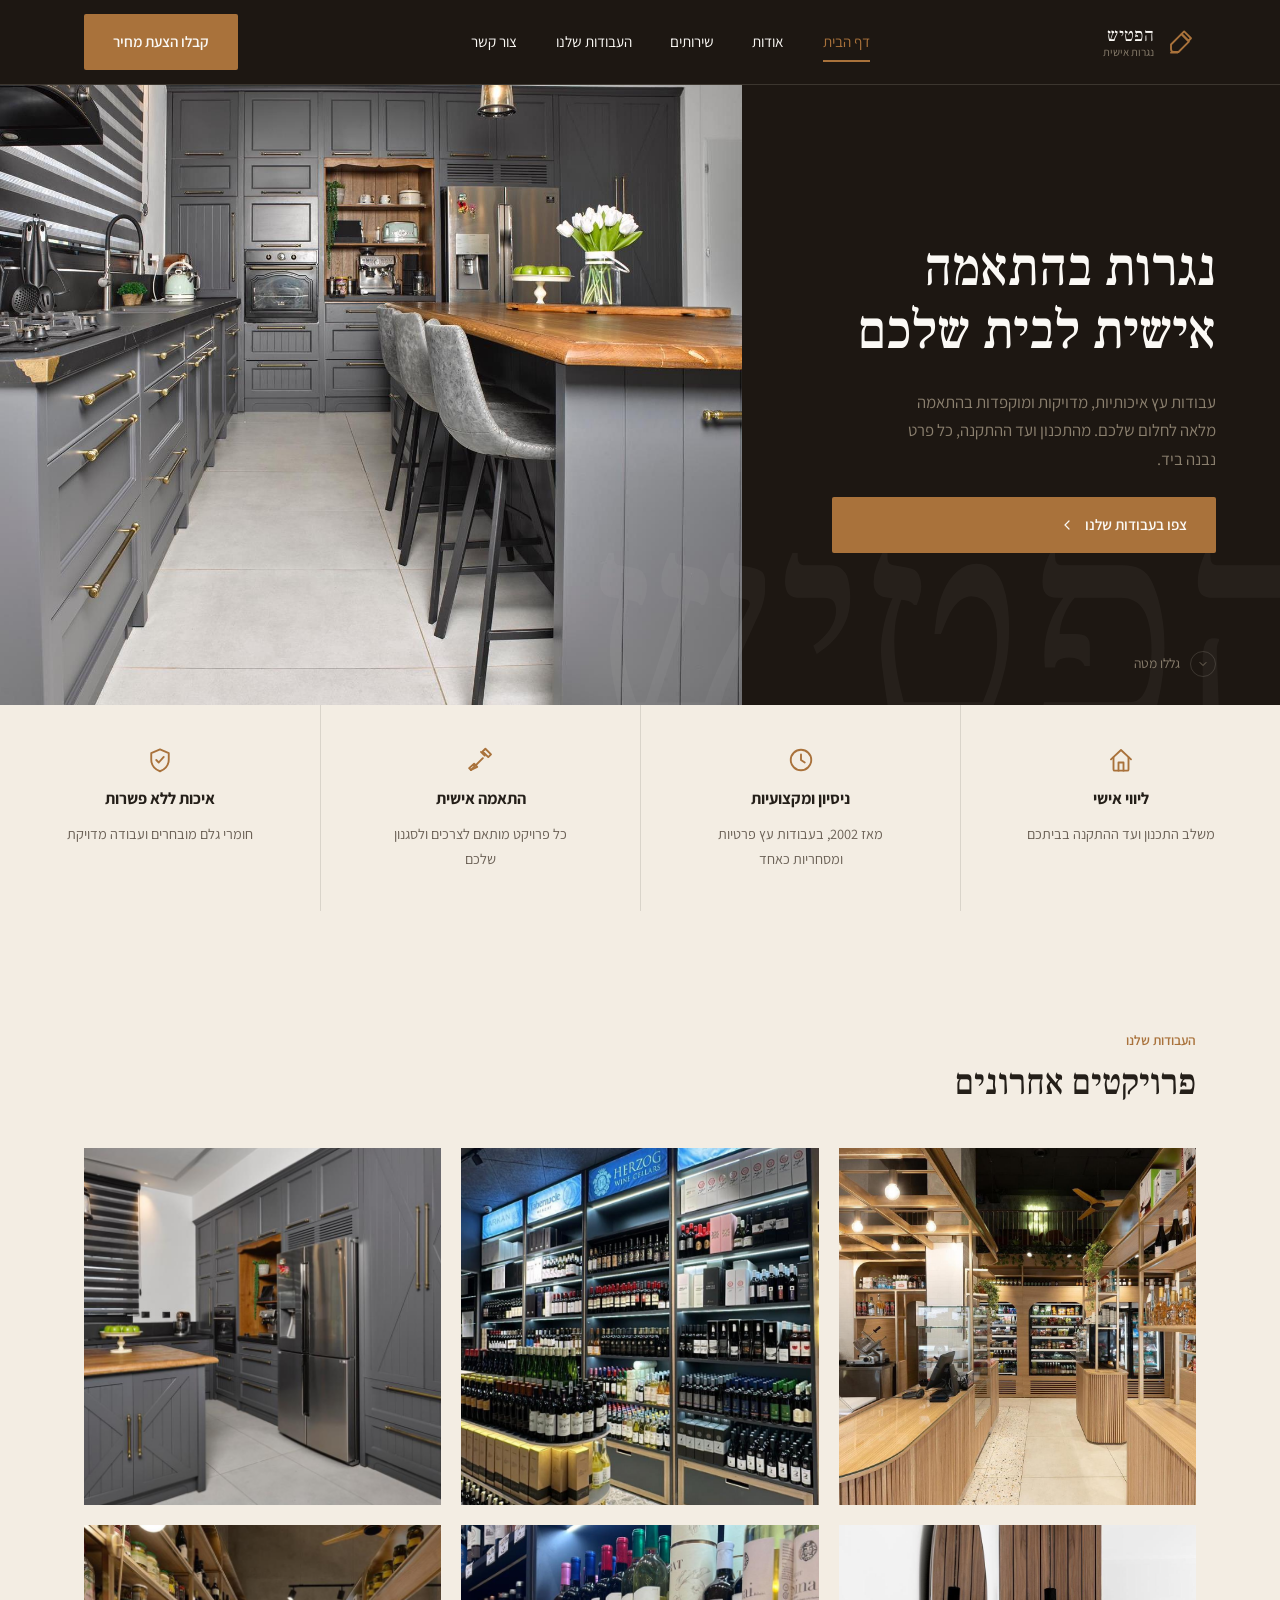
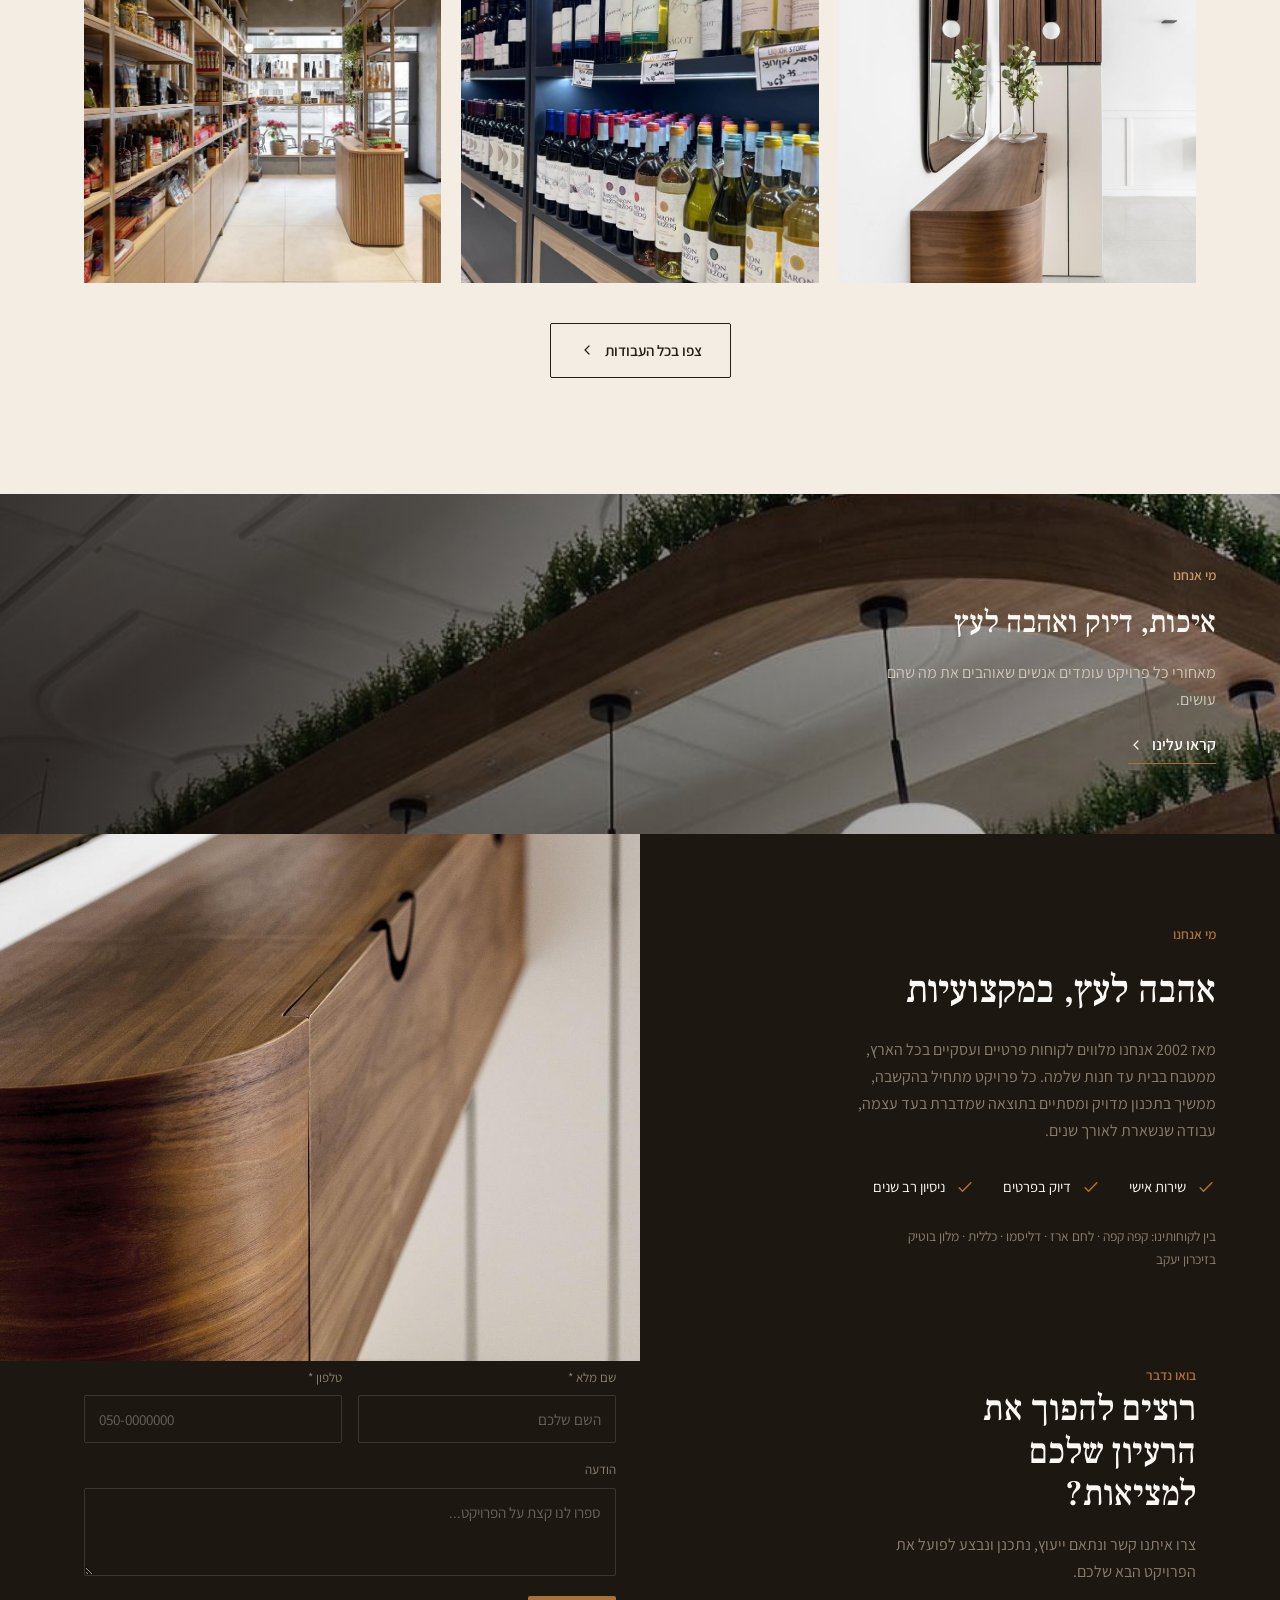
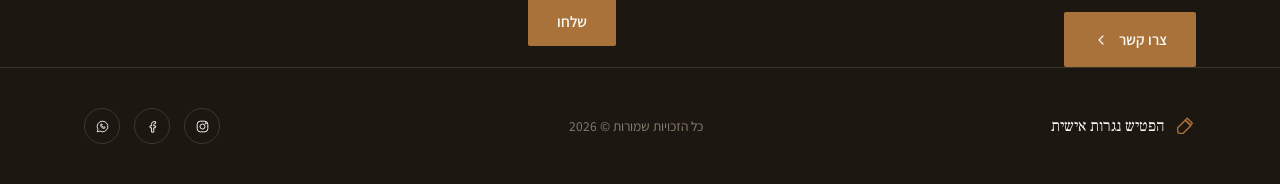
==== commit 71f2c848: "Remove em dashes from all site copy Replaced with commas, colons, periods, or removed entirely.  Co-" ====
--- a/index.html
+++ b/index.html
@@ -3,8 +3,8 @@
 <head>
   <meta charset="UTF-8" />
   <meta name="viewport" content="width=device-width, initial-scale=1" />
-  <title>הפטיש — נגרות אישית | עבודות עץ בהתאמה אישית</title>
-  <meta name="description" content="הפטיש — נגרות אישית. עבודות עץ מדויקות בהתאמה אישית: מטבחים, ארונות, נגרות לבית ופרויקטים מיוחדים. איכות שנשארת לאורך שנים." />
+  <title>הפטיש נגרות אישית | עבודות עץ בהתאמה אישית</title>
+  <meta name="description" content="הפטיש נגרות אישית. עבודות עץ מדויקות בהתאמה אישית: מטבחים, ארונות, נגרות לבית ופרויקטים מיוחדים. איכות שנשארת לאורך שנים." />
   <link rel="preconnect" href="https://fonts.googleapis.com" />
   <link rel="preconnect" href="https://fonts.gstatic.com" crossorigin />
   <link href="https://fonts.googleapis.com/css2?family=Frank+Ruhl+Libre:wght@400;500;600&family=Assistant:wght@400;500;600;700&display=swap" rel="stylesheet" />
@@ -77,7 +77,7 @@
         <div class="hero-copy">
           <span class="hero-mark" aria-hidden="true">הפטיש</span>
           <h1>נגרות בהתאמה אישית לבית שלכם</h1>
-          <p>עבודות עץ איכותיות, מדויקות ומוקפדות — בהתאמה מלאה לחלום שלכם. מהתכנון ועד ההתקנה, כל פרט נבנה ביד.</p>
+          <p>עבודות עץ איכותיות, מדויקות ומוקפדות בהתאמה מלאה לחלום שלכם. מהתכנון ועד ההתקנה, כל פרט נבנה ביד.</p>
           <a href="projects.html" class="btn btn--solid">
             צפו בעבודות שלנו
             <svg class="btn-icon" viewBox="0 0 24 24" fill="none" stroke="currentColor" stroke-width="1.8" stroke-linecap="round"><path d="M15 6l-6 6 6 6"/></svg>
@@ -182,7 +182,7 @@
       <div class="split-copy">
         <span class="eyebrow">מי אנחנו</span>
         <h2>אהבה לעץ, במקצועיות</h2>
-        <p>מאז 2002 אנחנו מלווים לקוחות פרטיים ועסקיים בכל הארץ — ממטבח בבית עד חנות שלמה. כל פרויקט מתחיל בהקשבה, ממשיך בתכנון מדויק ומסתיים בתוצאה שמדברת בעד עצמה, עבודה שנשארת לאורך שנים.</p>
+        <p>מאז 2002 אנחנו מלווים לקוחות פרטיים ועסקיים בכל הארץ, ממטבח בבית עד חנות שלמה. כל פרויקט מתחיל בהקשבה, ממשיך בתכנון מדויק ומסתיים בתוצאה שמדברת בעד עצמה, עבודה שנשארת לאורך שנים.</p>
         <div class="trait-list">
           <span class="trait">
             <svg viewBox="0 0 24 24" fill="none" stroke="currentColor" stroke-width="1.8" stroke-linecap="round" stroke-linejoin="round"><path d="M5 13l4 4L19 7"/></svg>
--- a/css/style.css
+++ b/css/style.css
@@ -1,5 +1,5 @@
 /* ==========================================================================
-   הפטיש — נגרות אישית
+   הפטיש נגרות אישית
    Design tokens
    ========================================================================== */
 
@@ -680,6 +680,107 @@
   display: none;
 }
 
+.filter-tab-count {
+  color: var(--sand);
+  font-size: 0.8em;
+}
+
+.filter-tab.is-active .filter-tab-count {
+  color: var(--cream-2);
+}
+
+.gallery-meta {
+  color: var(--sand);
+  font-size: 0.88rem;
+  margin-bottom: 20px;
+}
+
+/* ---- Lightbox ---- */
+.lightbox {
+  position: fixed;
+  inset: 0;
+  z-index: 100;
+  background: rgba(10, 8, 6, 0.92);
+  display: none;
+  align-items: center;
+  justify-content: center;
+}
+
+.lightbox.is-open {
+  display: flex;
+}
+
+.lightbox-img {
+  max-width: min(92vw, 1100px);
+  max-height: 88vh;
+  object-fit: contain;
+  box-shadow: 0 20px 60px rgba(0, 0, 0, 0.5);
+}
+
+.lightbox-close,
+.lightbox-nav {
+  position: absolute;
+  background: rgba(255, 255, 255, 0.08);
+  border: 1px solid var(--line-dark);
+  color: var(--paper);
+  cursor: pointer;
+  display: flex;
+  align-items: center;
+  justify-content: center;
+  border-radius: 50%;
+  transition: background 0.2s ease;
+}
+
+.lightbox-close:hover,
+.lightbox-nav:hover {
+  background: rgba(255, 255, 255, 0.18);
+}
+
+.lightbox-close {
+  top: 20px;
+  inset-inline-end: 20px;
+  width: 42px;
+  height: 42px;
+}
+
+.lightbox-close svg {
+  width: 18px;
+  height: 18px;
+}
+
+.lightbox-nav {
+  top: 50%;
+  transform: translateY(-50%);
+  width: 52px;
+  height: 52px;
+}
+
+.lightbox-nav svg {
+  width: 22px;
+  height: 22px;
+}
+
+.lightbox-prev {
+  inset-inline-start: 20px;
+}
+
+.lightbox-next {
+  inset-inline-end: 20px;
+}
+
+@media (max-width: 600px) {
+  .lightbox-nav {
+    width: 40px;
+    height: 40px;
+  }
+  .lightbox-prev {
+    inset-inline-start: 8px;
+  }
+  .lightbox-next {
+    inset-inline-end: 8px;
+  }
+}
+
 /* ==========================================================================
    Split / about band
    ========================================================================== */
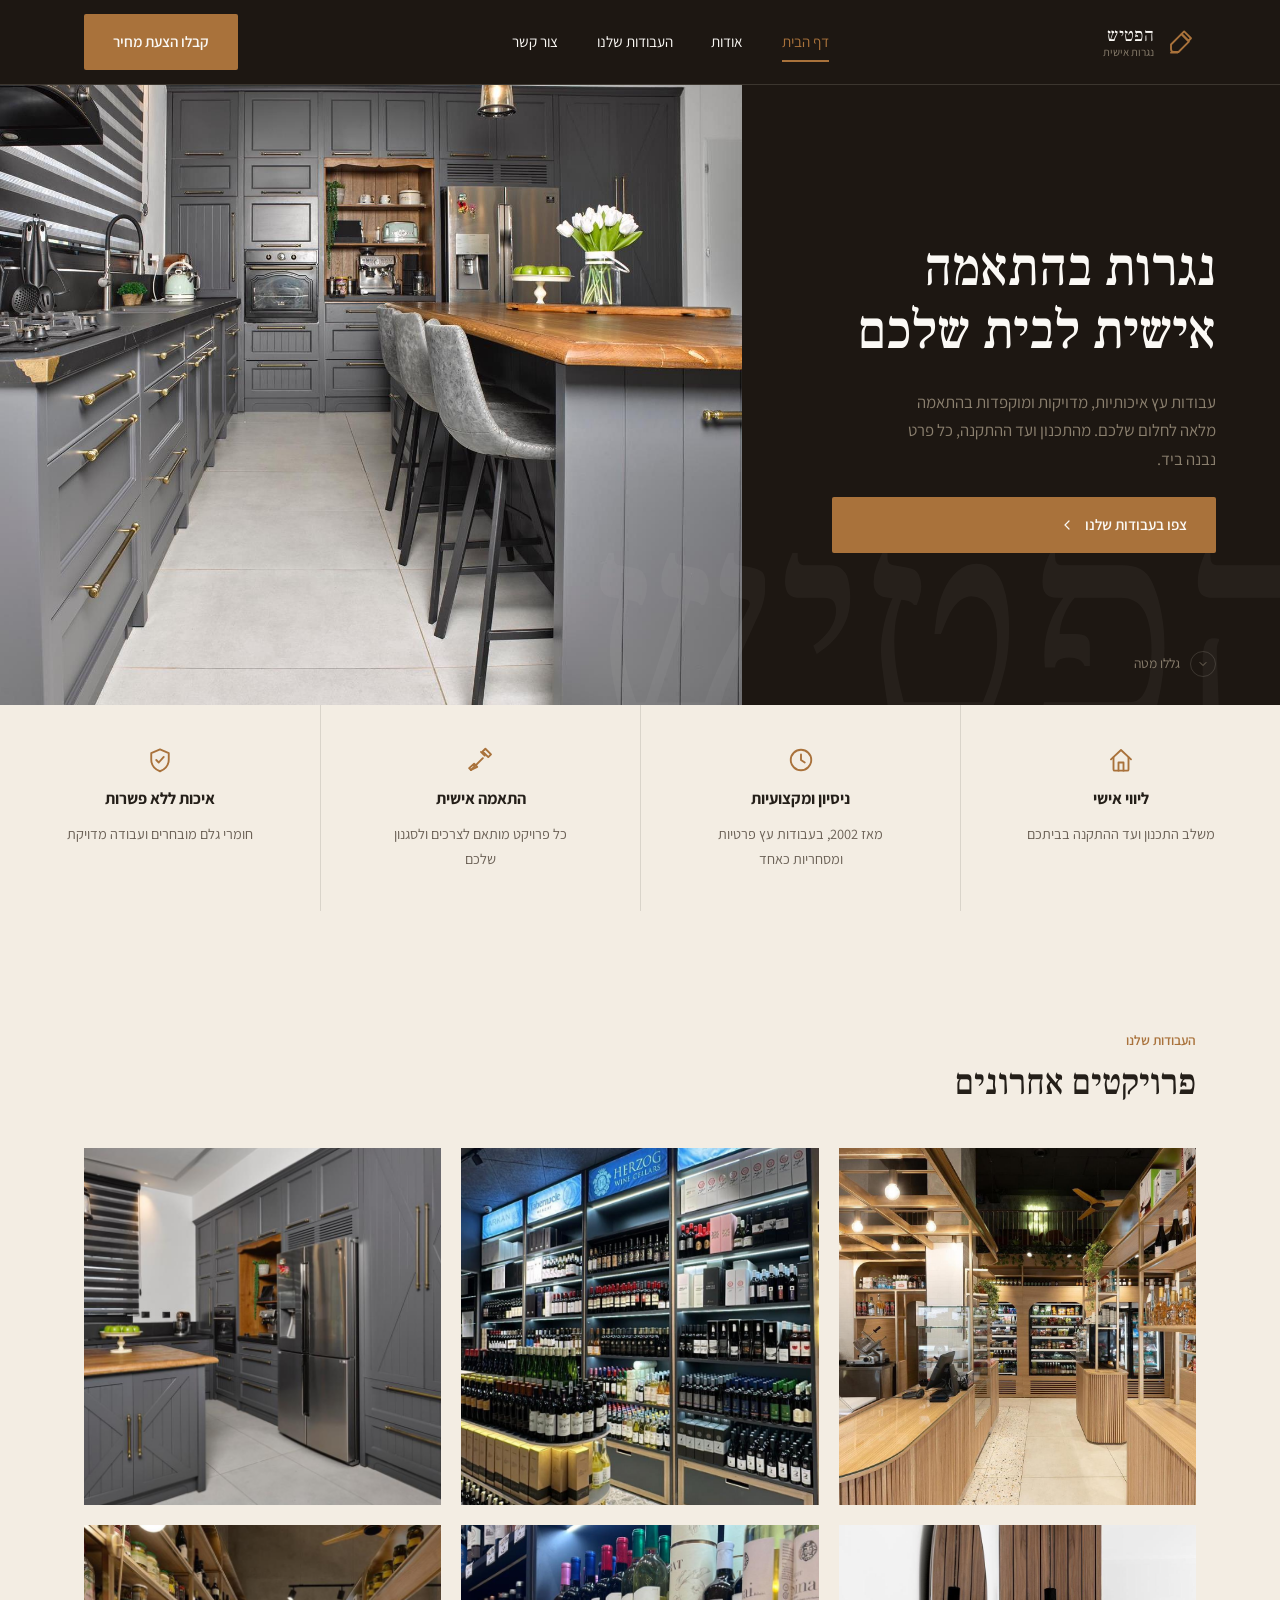
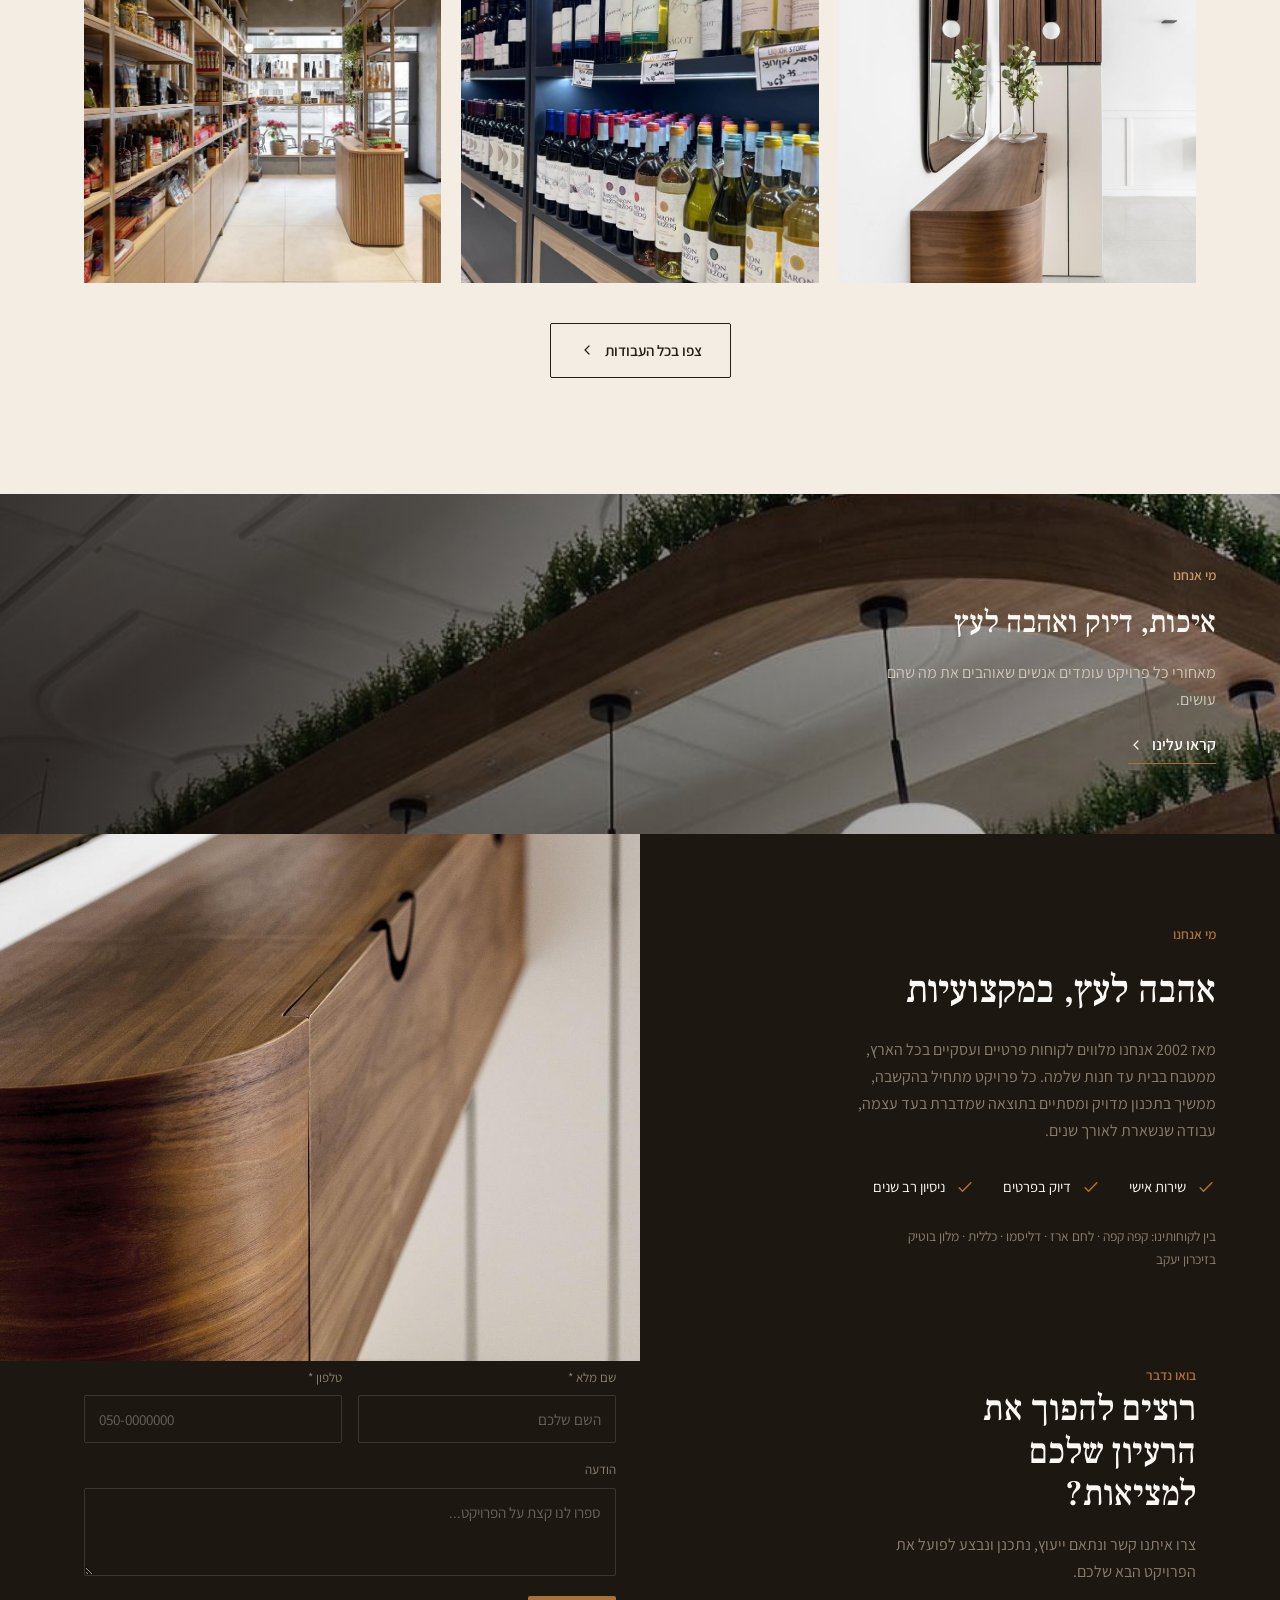
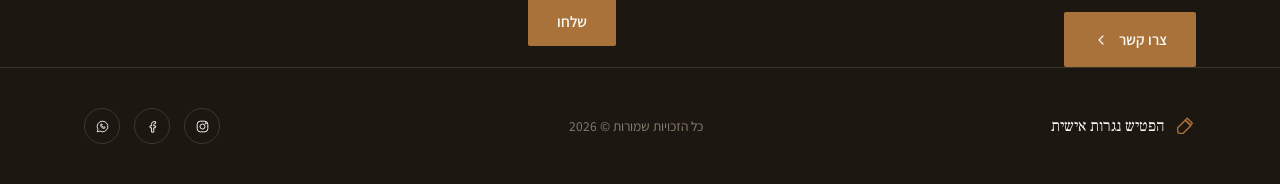
==== commit 183517a6: "Remove services page Redundant with the gallery's category filters now. Dropped the nav link on ever" ====
--- a/index.html
+++ b/index.html
@@ -25,7 +25,6 @@
       <nav class="main-nav" aria-label="ניווט ראשי">
         <a href="index.html" class="is-active">דף הבית</a>
         <a href="about.html">אודות</a>
-        <a href="services.html">שירותים</a>
         <a href="projects.html">העבודות שלנו</a>
         <a href="contact.html">צור קשר</a>
       </nav>
@@ -56,7 +55,6 @@
     <ul class="mobile-nav-links">
       <li><a href="index.html" class="is-active">דף הבית</a></li>
       <li><a href="about.html">אודות</a></li>
-      <li><a href="services.html">שירותים</a></li>
       <li><a href="projects.html">העבודות שלנו</a></li>
       <li><a href="contact.html">צור קשר</a></li>
     </ul>
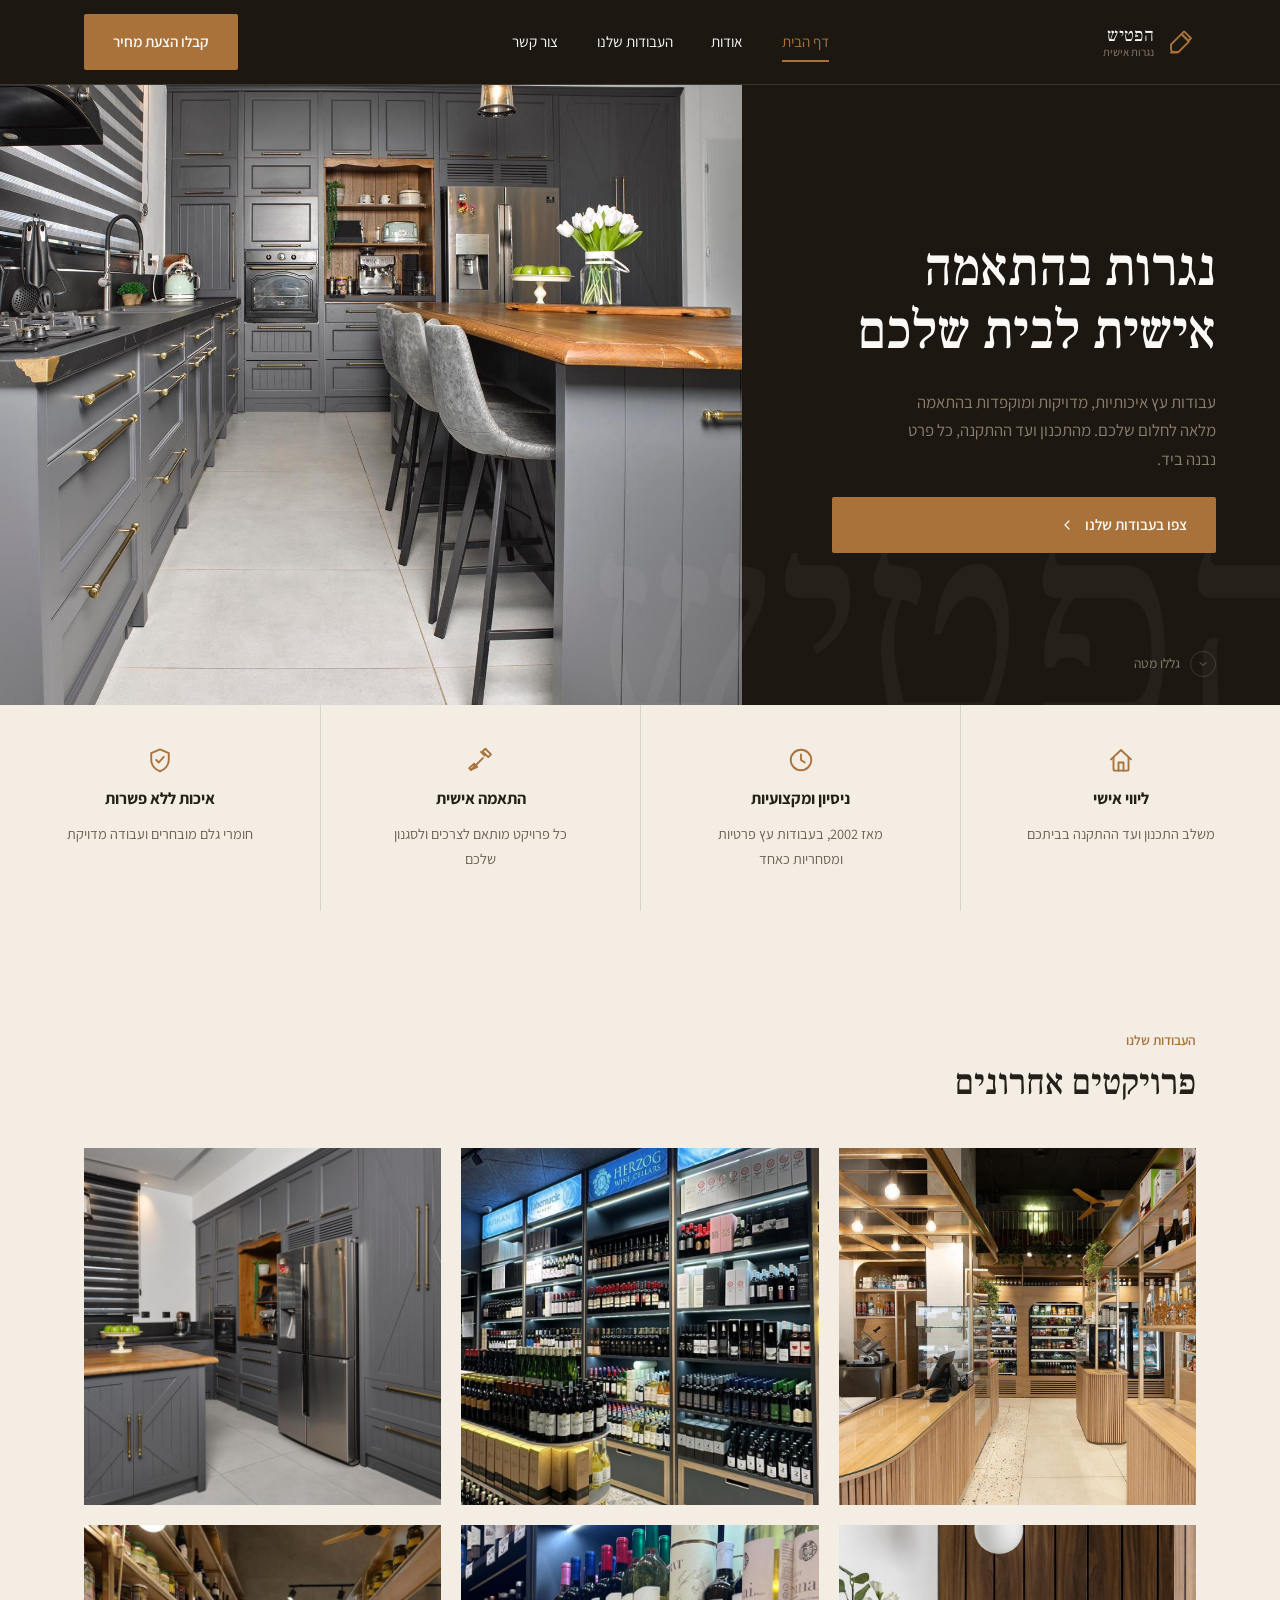
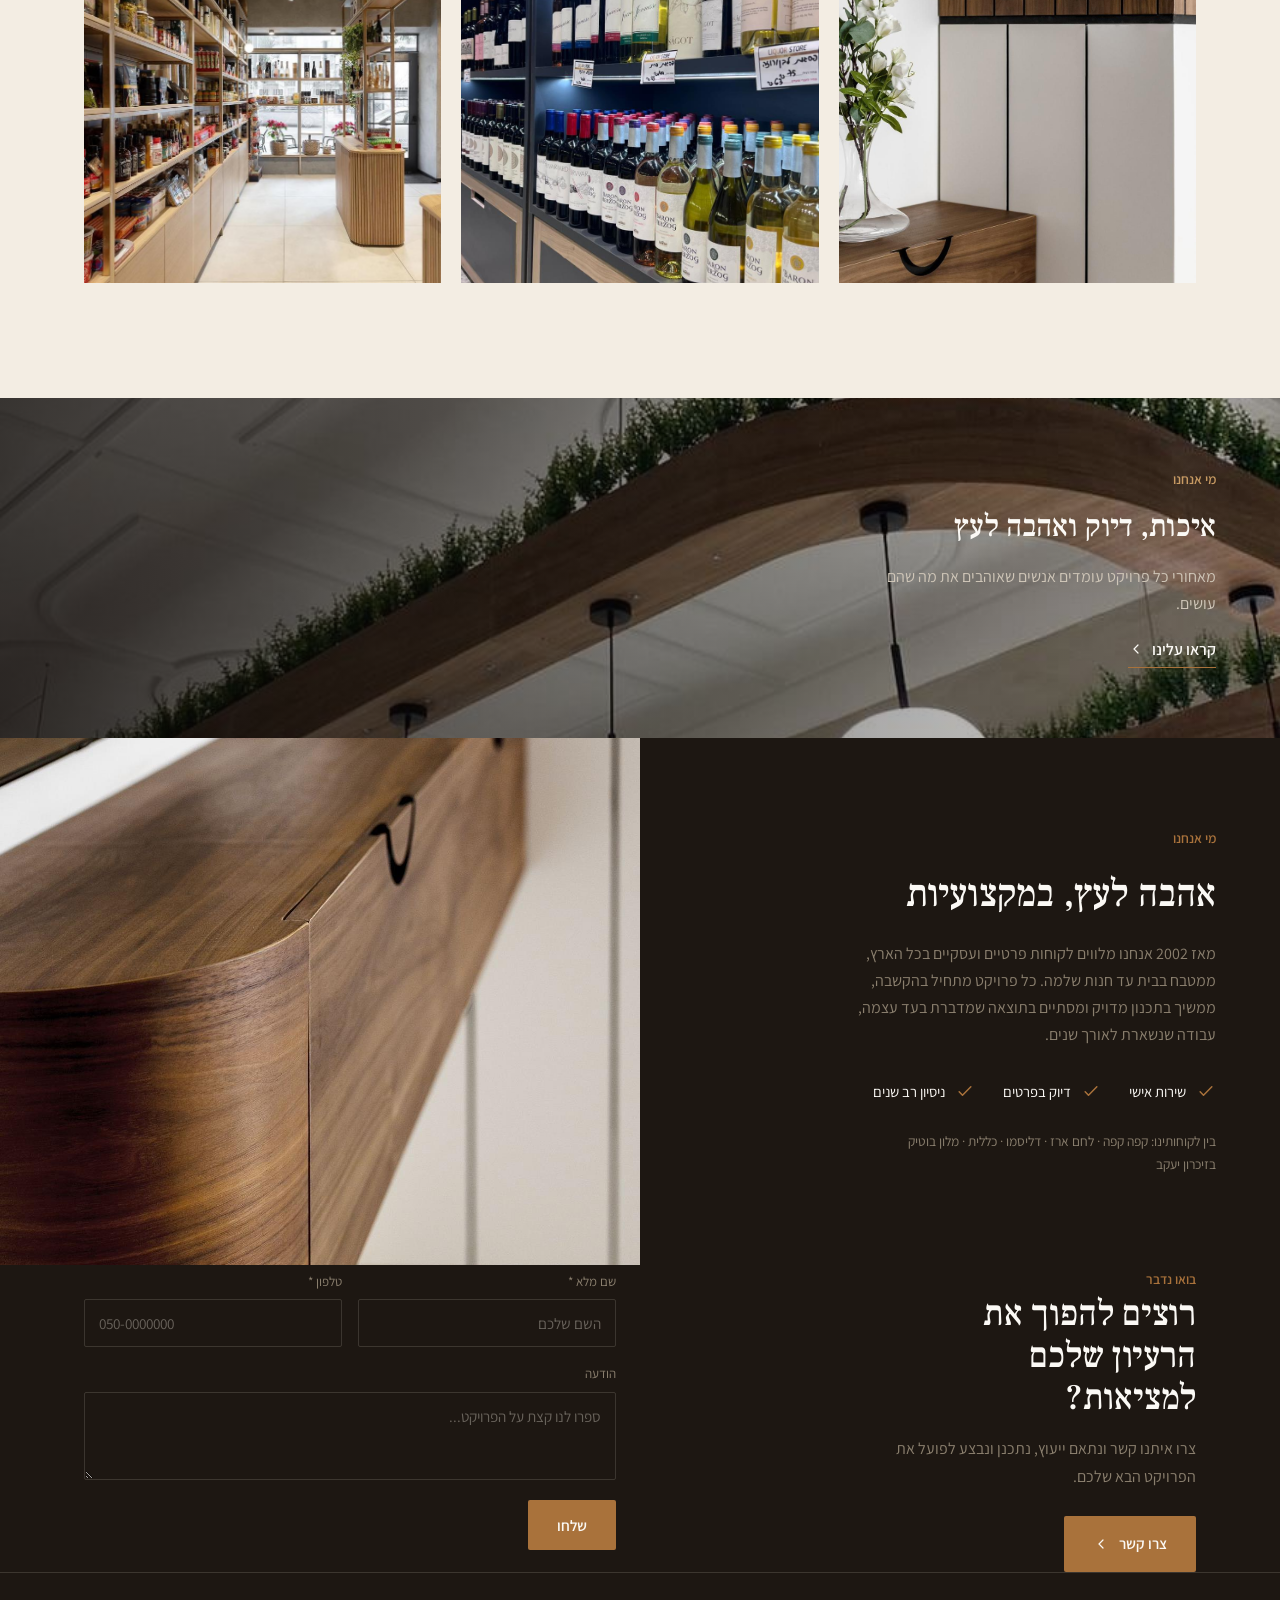
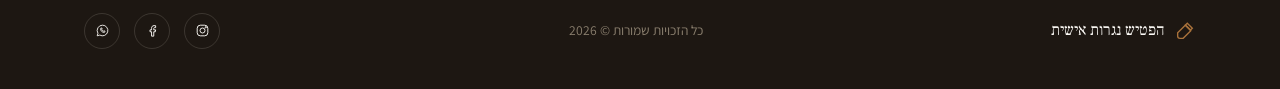
==== commit a2d04a5d: "Home page: drop the "view all work" button, vary the console photo Per feedback: the latest-projects" ====
--- a/index.html
+++ b/index.html
@@ -141,7 +141,7 @@
             <div class="work-card-caption"><span>מטבחים</span>מטבח פרטי</div>
           </a>
           <a class="work-card" href="project-console.html">
-            <div class="ph-block ph-block--square ph-block--photo"><img class="ph-img" src="images/console-wide.jpg" alt="קונסולת כניסה בעץ אגוז" /></div>
+            <div class="ph-block ph-block--square ph-block--photo"><img class="ph-img" src="images/console-detail-2.jpg" alt="פרט קונסולת כניסה בעץ אגוז" /></div>
             <div class="work-card-caption"><span>נגרות לבית</span>קונסולת כניסה</div>
           </a>
           <a class="work-card" href="project-retail-wine.html">
@@ -151,13 +151,6 @@
           <a class="work-card" href="project-retail-deli.html">
             <div class="ph-block ph-block--square ph-block--photo"><img class="ph-img" src="images/retail-deli-detail-1.jpg" alt="עמדת קופה בעיצוב עץ" /></div>
             <div class="work-card-caption"><span>פרויקט מסחרי</span>מעדנייה וחנות מזון</div>
-          </a>
-        </div>
-
-        <div class="center-cta">
-          <a href="projects.html" class="btn btn--ghost">
-            צפו בכל העבודות
-            <svg class="btn-icon" viewBox="0 0 24 24" fill="none" stroke="currentColor" stroke-width="1.8" stroke-linecap="round"><path d="M15 6l-6 6 6 6"/></svg>
           </a>
         </div>
       </div>
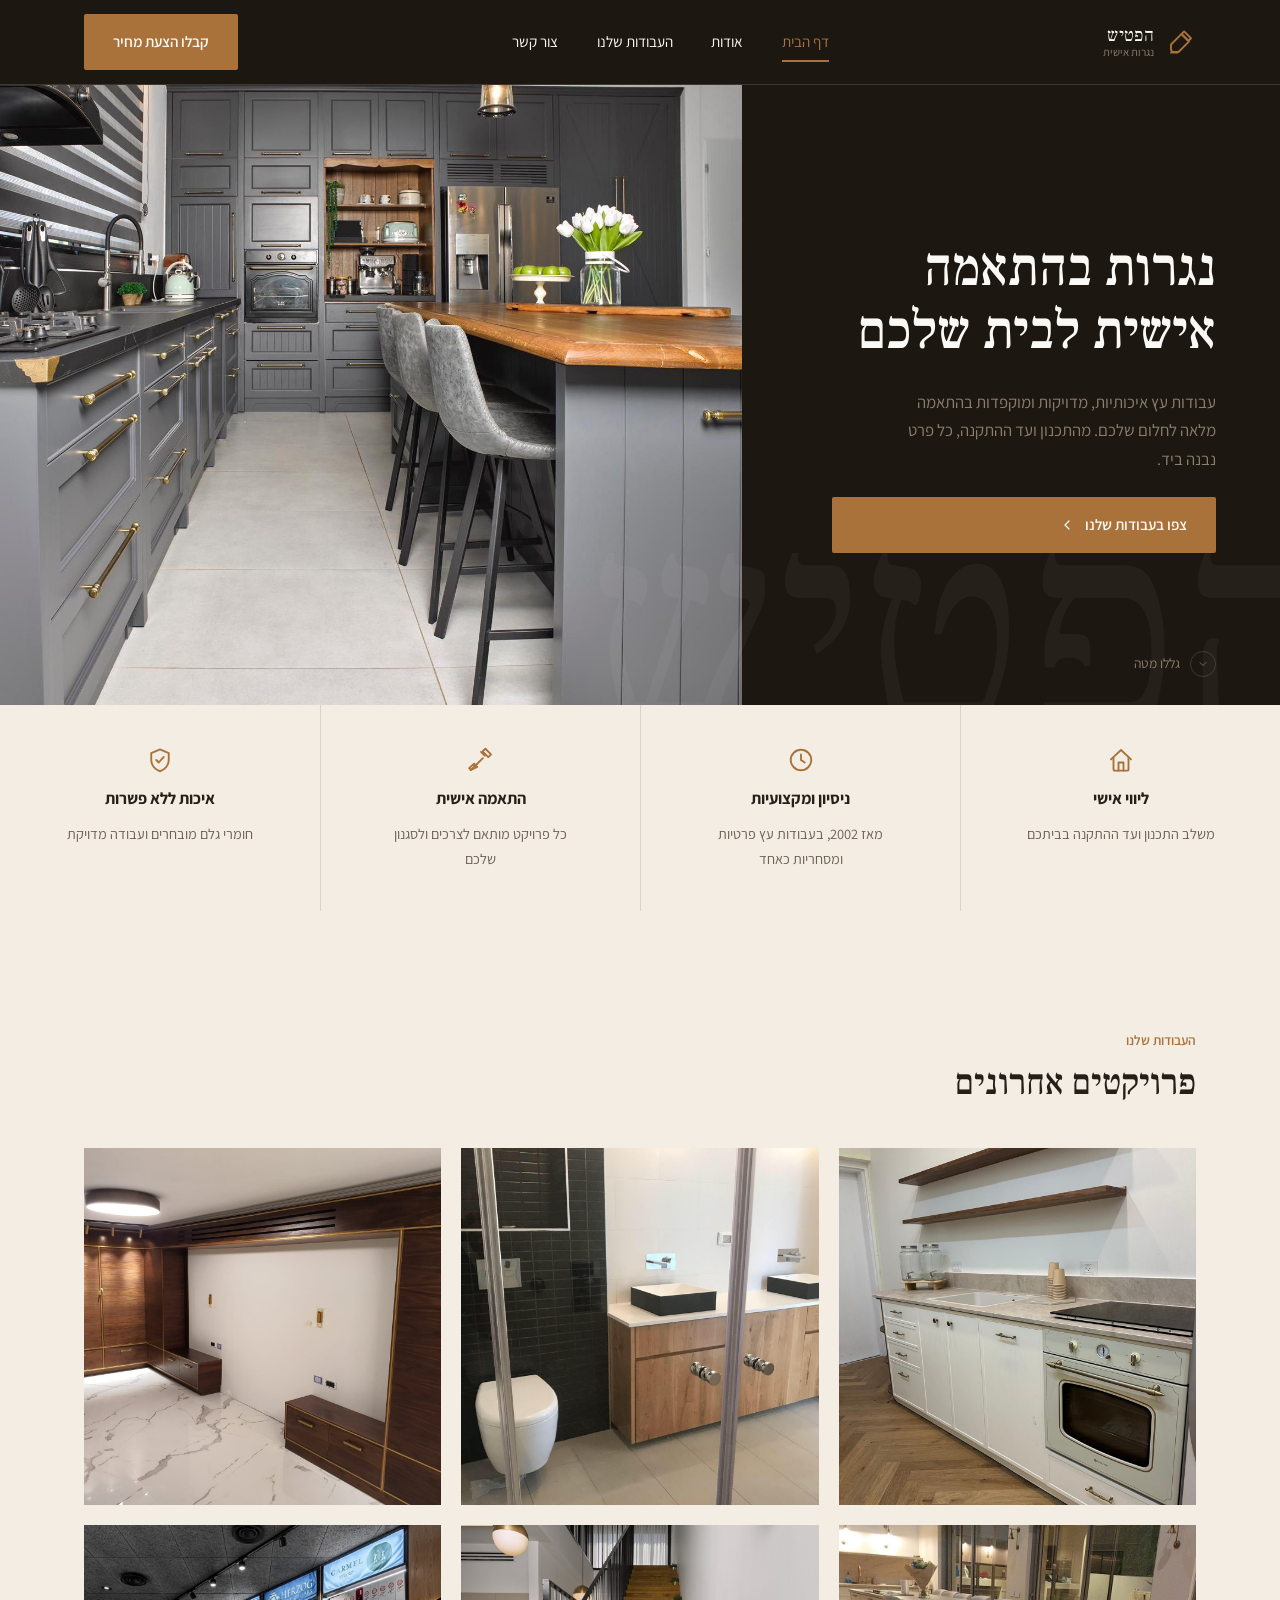
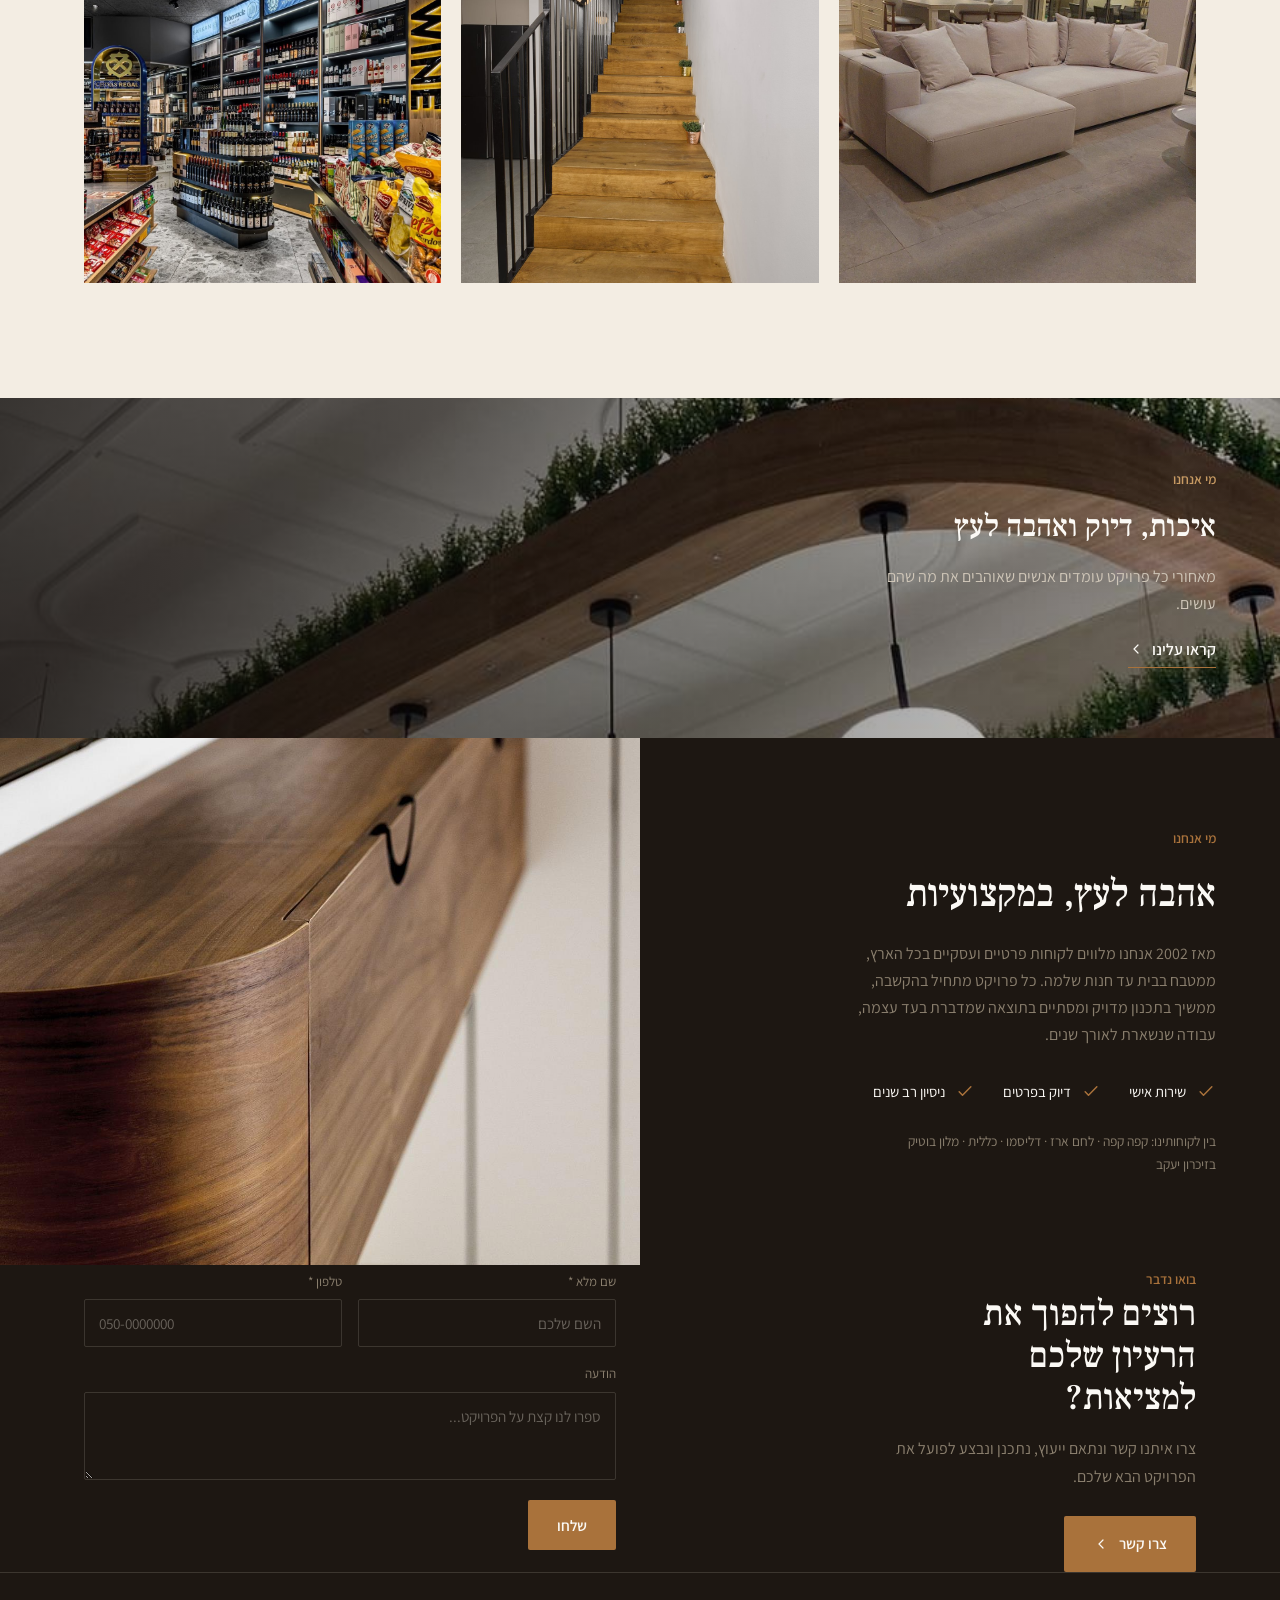
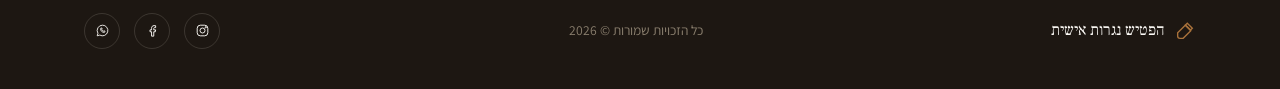
==== commit b7296526: "Home page: latest-projects grid is now plain showcase images Removed the link wrapper and hover capt" ====
--- a/index.html
+++ b/index.html
@@ -128,30 +128,24 @@
         </div>
 
         <div class="work-grid">
-          <a class="work-card" href="project-retail-deli.html">
-            <div class="ph-block ph-block--square ph-block--photo"><img class="ph-img" src="images/retail-deli-wide.jpg" alt="עמדת מעדנייה בעיצוב עץ טבעי" /></div>
-            <div class="work-card-caption"><span>פרויקט מסחרי</span>מעדנייה וחנות מזון</div>
-          </a>
-          <a class="work-card" href="project-retail-wine.html">
-            <div class="ph-block ph-block--square ph-block--photo"><img class="ph-img" src="images/retail-wine-wide.jpg" alt="מדפי תצוגה בחנות יין" /></div>
-            <div class="work-card-caption"><span>פרויקט מסחרי</span>חנות יין</div>
-          </a>
-          <a class="work-card" href="project-kitchen.html">
-            <div class="ph-block ph-block--square ph-block--photo"><img class="ph-img" src="images/kitchen-detail.jpg" alt="פרט מטבח פרטי" /></div>
-            <div class="work-card-caption"><span>מטבחים</span>מטבח פרטי</div>
-          </a>
-          <a class="work-card" href="project-console.html">
-            <div class="ph-block ph-block--square ph-block--photo"><img class="ph-img" src="images/console-detail-2.jpg" alt="פרט קונסולת כניסה בעץ אגוז" /></div>
-            <div class="work-card-caption"><span>נגרות לבית</span>קונסולת כניסה</div>
-          </a>
-          <a class="work-card" href="project-retail-wine.html">
-            <div class="ph-block ph-block--square ph-block--photo"><img class="ph-img" src="images/retail-wine-detail-1.jpg" alt="מדפי יין מוארים" /></div>
-            <div class="work-card-caption"><span>פרויקט מסחרי</span>חנות יין</div>
-          </a>
-          <a class="work-card" href="project-retail-deli.html">
-            <div class="ph-block ph-block--square ph-block--photo"><img class="ph-img" src="images/retail-deli-detail-1.jpg" alt="עמדת קופה בעיצוב עץ" /></div>
-            <div class="work-card-caption"><span>פרויקט מסחרי</span>מעדנייה וחנות מזון</div>
-          </a>
+          <div class="work-card">
+            <div class="ph-block ph-block--square ph-block--photo"><img class="ph-img" src="images/gallery/kitchen/kitchen-002.jpg" alt="מטבח לבן בעיצוב מודרני" /></div>
+          </div>
+          <div class="work-card">
+            <div class="ph-block ph-block--square ph-block--photo"><img class="ph-img" src="images/gallery/bathroom/bathroom-014.jpg" alt="חדר רחצה עם ארון כפול" /></div>
+          </div>
+          <div class="work-card">
+            <div class="ph-block ph-block--square ph-block--photo"><img class="ph-img" src="images/gallery/closet/closet-001.jpg" alt="יחידת קיר בעץ אגוז" /></div>
+          </div>
+          <div class="work-card">
+            <div class="ph-block ph-block--square ph-block--photo"><img class="ph-img" src="images/gallery/home/home-001.jpg" alt="ספת סלון בהתאמה אישית" /></div>
+          </div>
+          <div class="work-card">
+            <div class="ph-block ph-block--square ph-block--photo"><img class="ph-img" src="images/gallery/staircase/staircase-007.jpg" alt="גרם מדרגות בעץ" /></div>
+          </div>
+          <div class="work-card">
+            <div class="ph-block ph-block--square ph-block--photo"><img class="ph-img" src="images/gallery/commercial/commercial-006.jpg" alt="חנות יין ומשקאות" /></div>
+          </div>
         </div>
       </div>
     </section>
